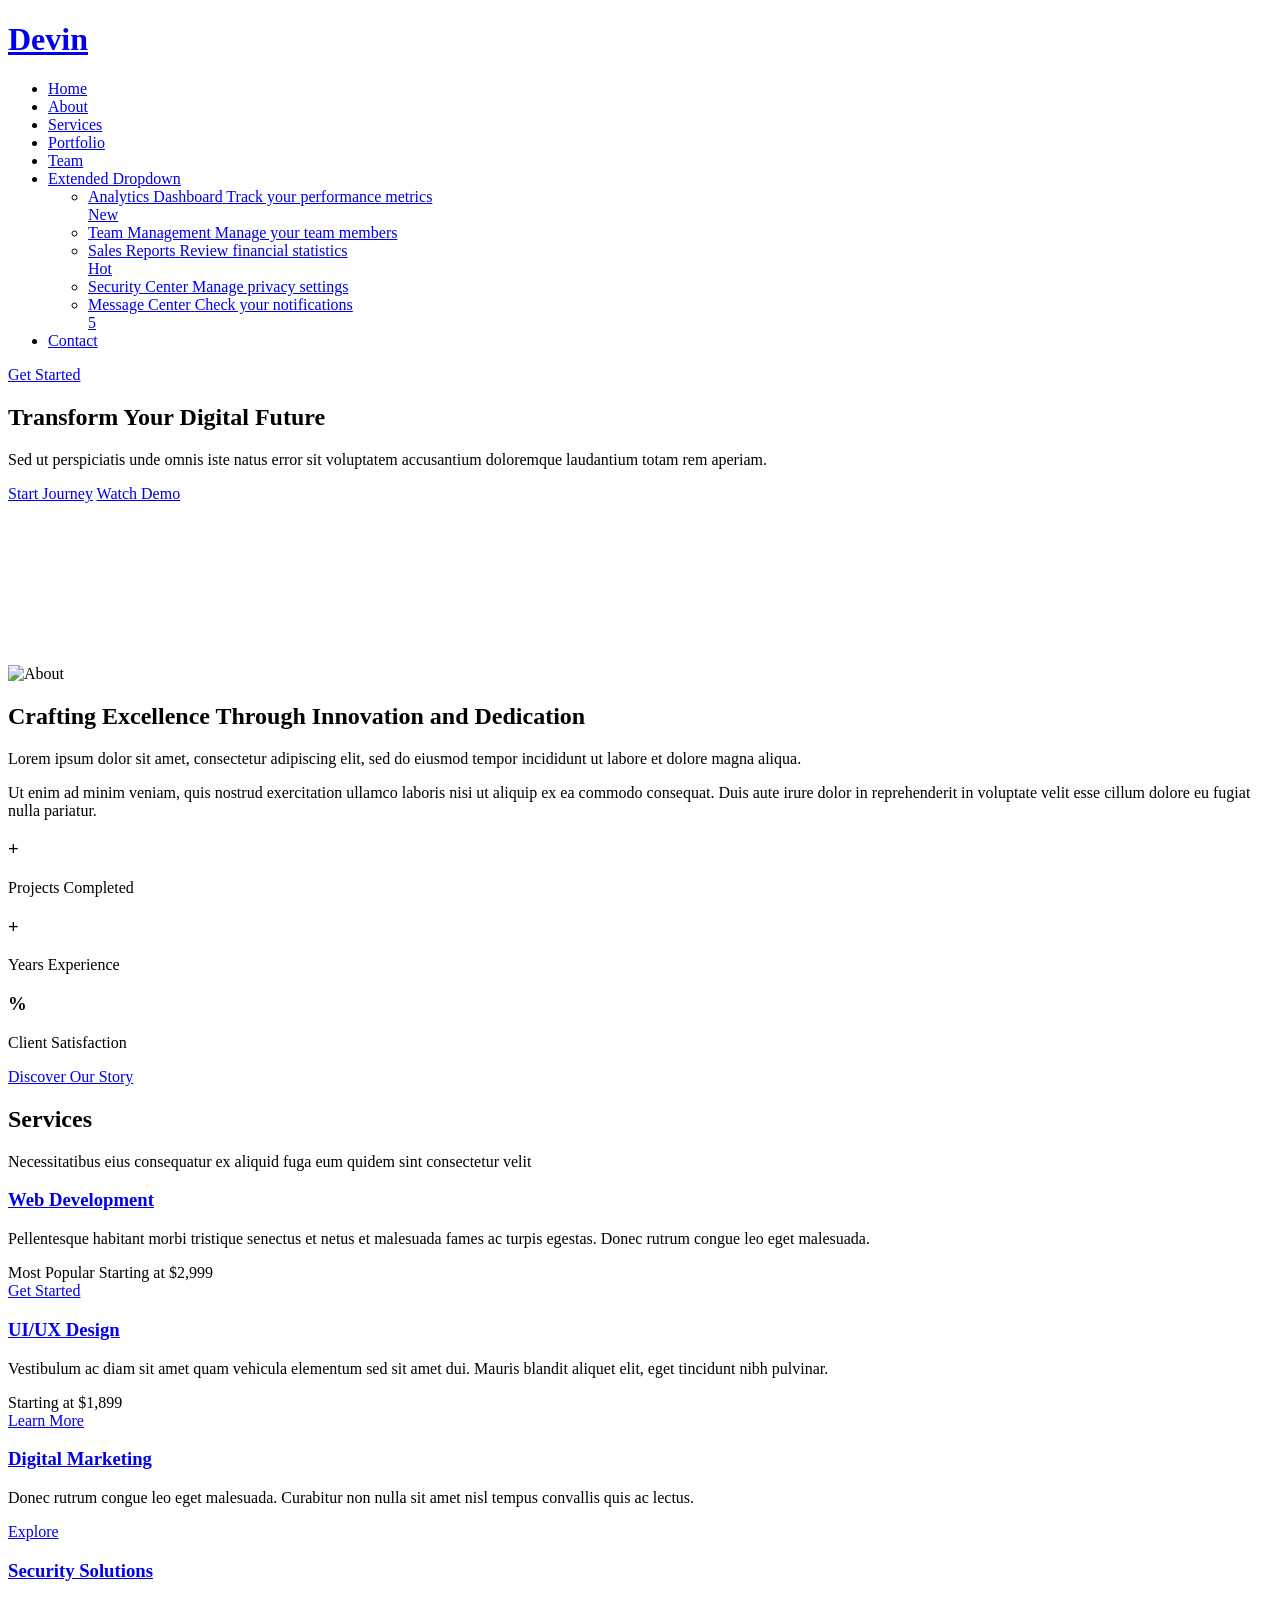
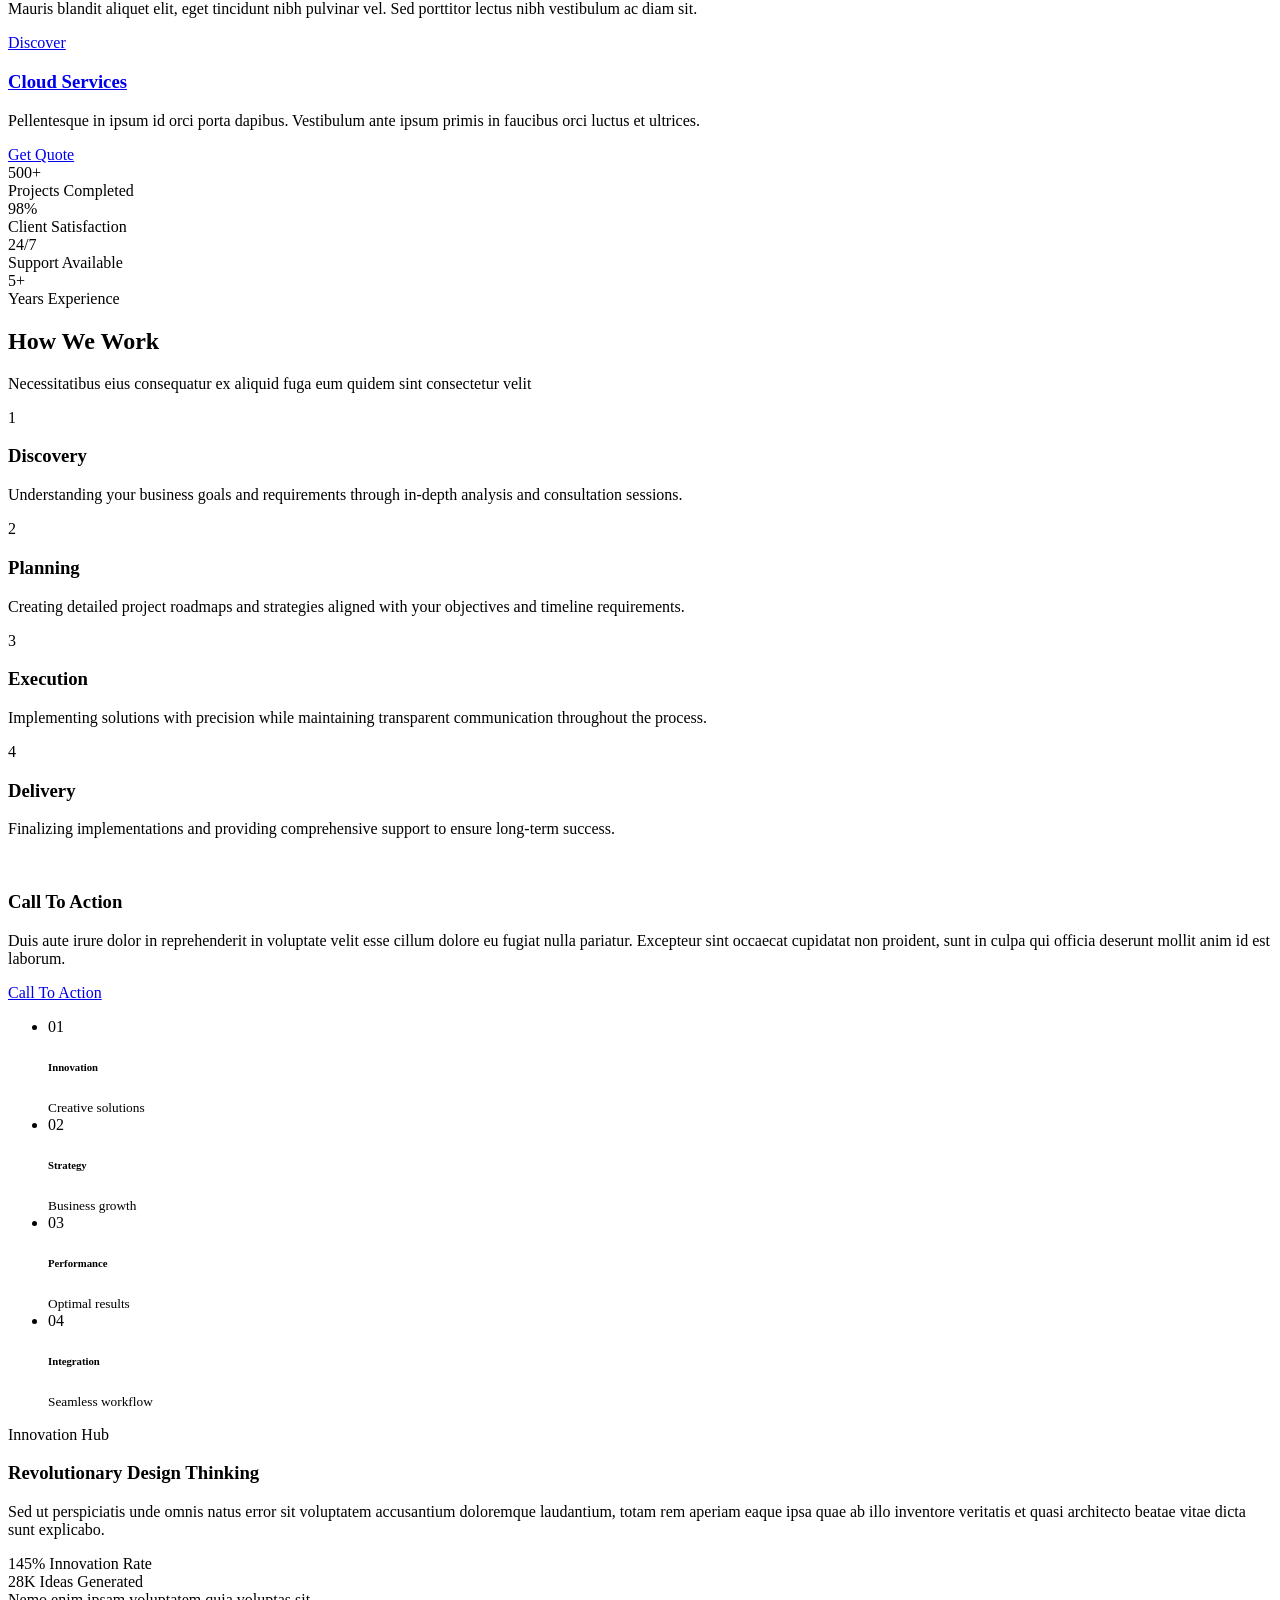
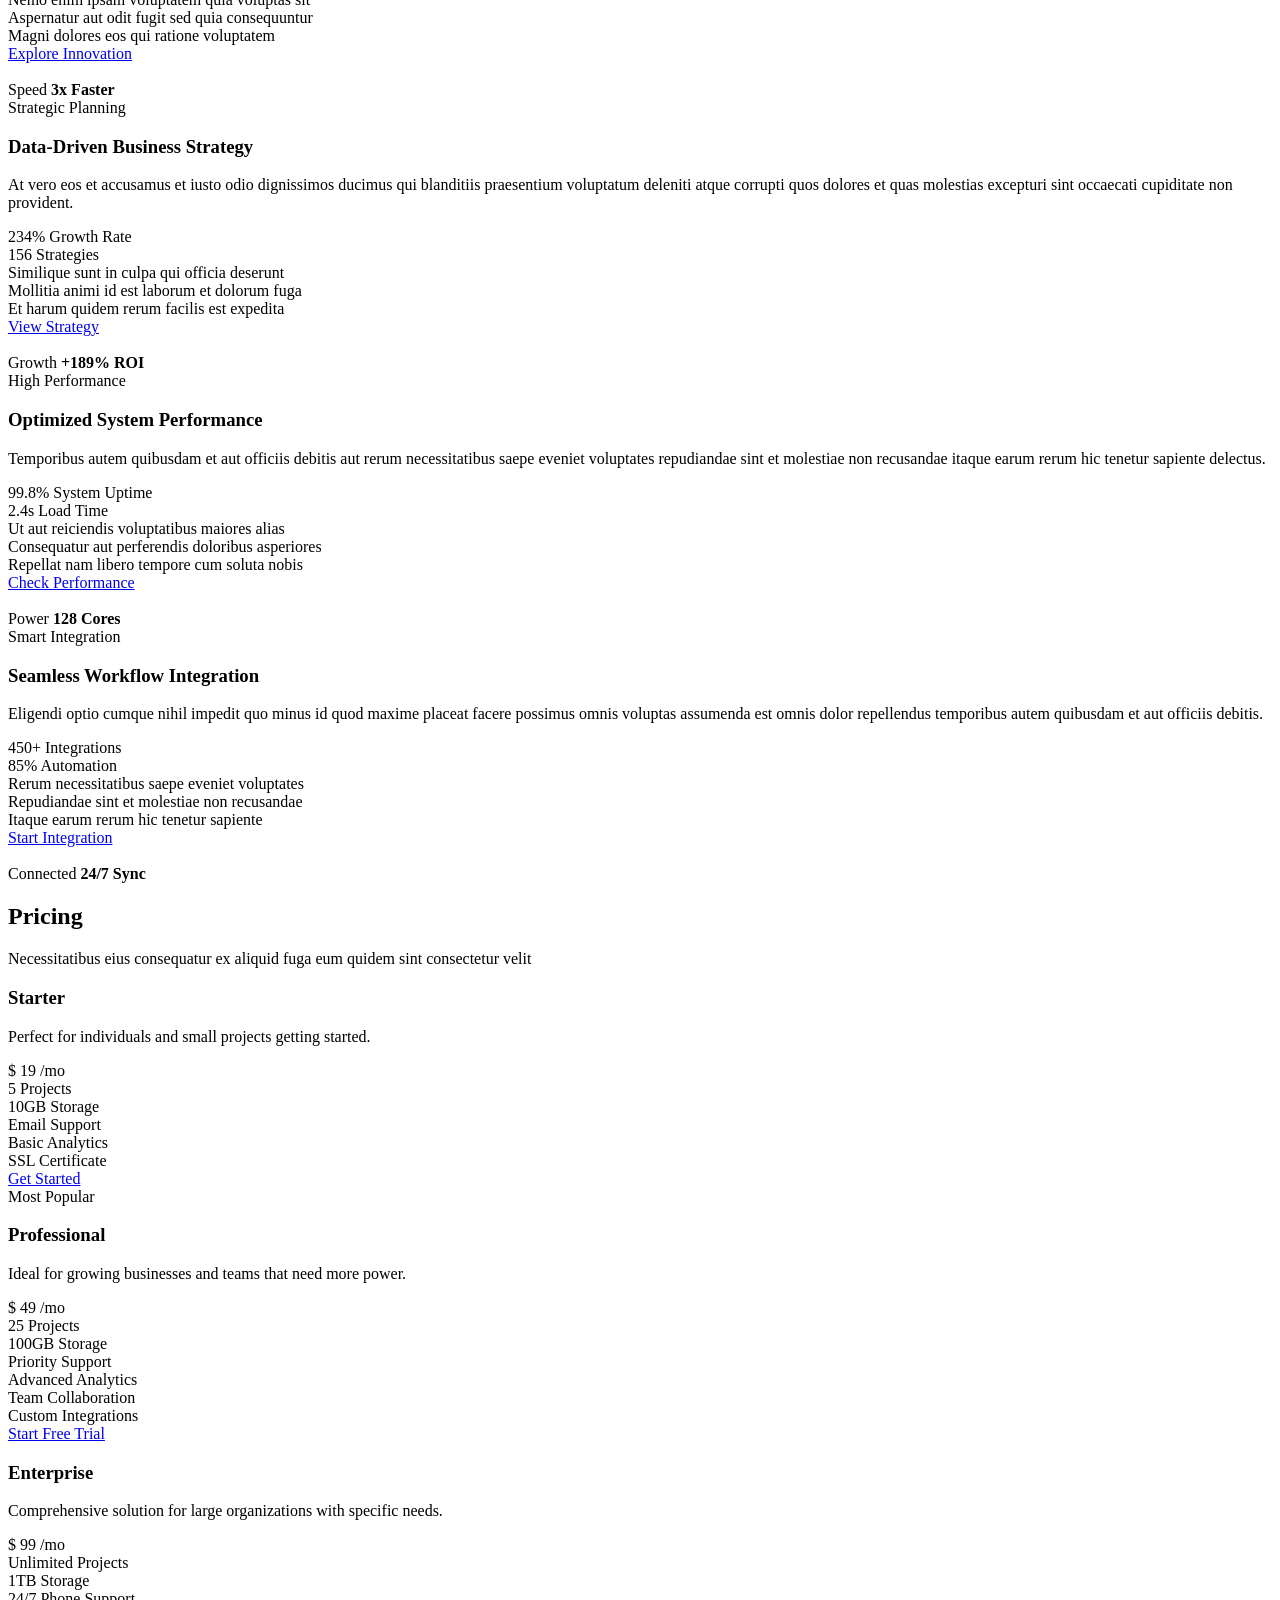
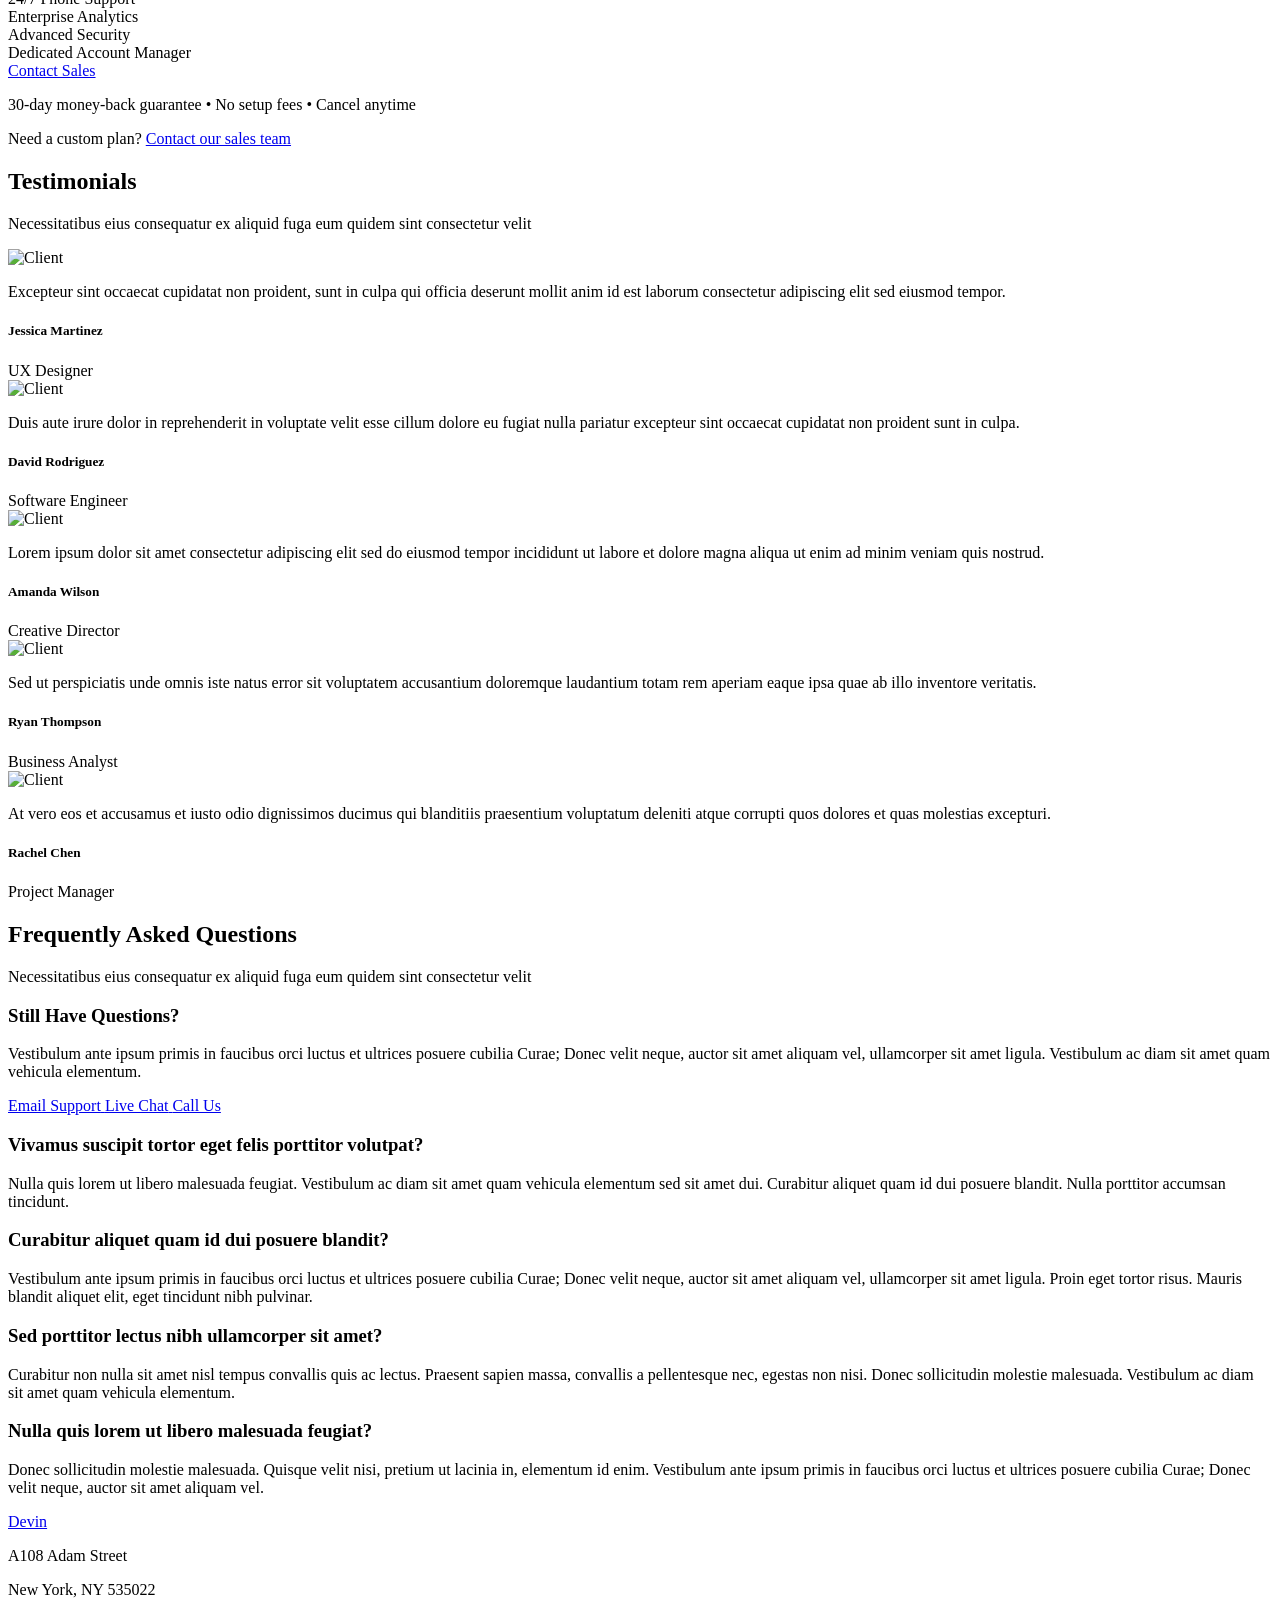
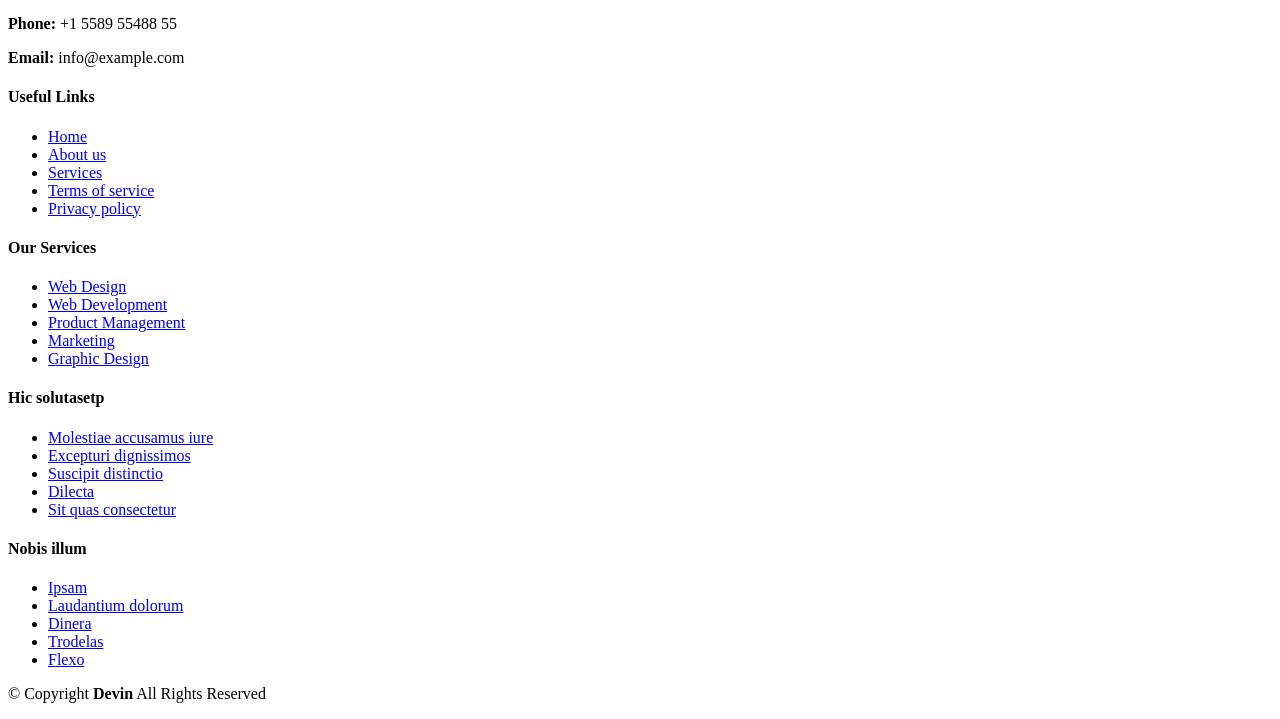
==== index.html @ c69f2263 "Add files via upload" ====
<!DOCTYPE html>
<html lang="en">

<head>
  <meta charset="utf-8">
  <meta content="width=device-width, initial-scale=1.0" name="viewport">
  <title>Index - jasapressrelease</title>
  <meta name="description" content="">
  <meta name="keywords" content="">

  <!-- Favicons -->
  <link href="assets/img/favicon.png" rel="icon">
  <link href="assets/img/apple-touch-icon.png" rel="apple-touch-icon">

  <!-- Fonts -->
  <link href="https://fonts.googleapis.com" rel="preconnect">
  <link href="https://fonts.gstatic.com" rel="preconnect" crossorigin>
  <link href="https://fonts.googleapis.com/css2?family=Roboto:ital,wght@0,100;0,300;0,400;0,500;0,700;0,900;1,100;1,300;1,400;1,500;1,700;1,900&family=Open+Sans:ital,wght@0,300;0,400;0,500;0,600;0,700;0,800;1,300;1,400;1,500;1,600;1,700;1,800&family=Questrial:wght@400&display=swap" rel="stylesheet">

  <!-- Vendor CSS Files -->
  <link href="assets/vendor/bootstrap/css/bootstrap.min.css" rel="stylesheet">
  <link href="assets/vendor/bootstrap-icons/bootstrap-icons.css" rel="stylesheet">
  <link href="assets/vendor/glightbox/css/glightbox.min.css" rel="stylesheet">
  <link href="assets/vendor/swiper/swiper-bundle.min.css" rel="stylesheet">

  <!-- Main CSS File -->
  <link href="assets/css/main.css" rel="stylesheet">

</head>

<body class="index-page">

  <header id="header" class="header d-flex align-items-center fixed-top">
    <div class="container-fluid container-xl position-relative d-flex align-items-center">

      <a href="index.html" class="logo d-flex align-items-center me-auto">
        <!-- Uncomment the line below if you also wish to use an image logo -->
        <!-- <img src="assets/img/logo.webp" alt=""> -->
        <h1 class="sitename">Devin</h1>
      </a>

      <nav id="navmenu" class="navmenu">
        <ul>
          <li><a href="#hero" class="active">Home</a></li>
          <li><a href="#about">About</a></li>
          <li><a href="#services">Services</a></li>
          <li><a href="#portfolio">Portfolio</a></li>
          <li><a href="#team">Team</a></li>
          <li class="dropdown extended-dropdown-2"><a href="#"><span>Extended Dropdown</span> <i class="bi bi-chevron-down toggle-dropdown"></i></a>
            <ul>
              <li>
                <a href="#">
                  <div class="menu-item-content">
                    <div class="menu-icon">
                      <i class="bi bi-speedometer2"></i>
                    </div>
                    <div class="menu-text">
                      <span class="menu-title">Analytics Dashboard</span>
                      <span class="menu-description">Track your performance metrics</span>
                    </div>
                  </div>
                  <div class="menu-badge">New</div>
                </a>
              </li>
              <li>
                <a href="#">
                  <div class="menu-item-content">
                    <div class="menu-icon">
                      <i class="bi bi-people"></i>
                    </div>
                    <div class="menu-text">
                      <span class="menu-title">Team Management</span>
                      <span class="menu-description">Manage your team members</span>
                    </div>
                  </div>
                </a>
              </li>
              <li>
                <a href="#">
                  <div class="menu-item-content">
                    <div class="menu-icon">
                      <i class="bi bi-graph-up"></i>
                    </div>
                    <div class="menu-text">
                      <span class="menu-title">Sales Reports</span>
                      <span class="menu-description">Review financial statistics</span>
                    </div>
                  </div>
                  <div class="menu-badge hot">Hot</div>
                </a>
              </li>
              <li>
                <a href="#">
                  <div class="menu-item-content">
                    <div class="menu-icon">
                      <i class="bi bi-shield-lock"></i>
                    </div>
                    <div class="menu-text">
                      <span class="menu-title">Security Center</span>
                      <span class="menu-description">Manage privacy settings</span>
                    </div>
                  </div>
                </a>
              </li>
              <li>
                <a href="#">
                  <div class="menu-item-content">
                    <div class="menu-icon">
                      <i class="bi bi-chat-dots"></i>
                    </div>
                    <div class="menu-text">
                      <span class="menu-title">Message Center</span>
                      <span class="menu-description">Check your notifications</span>
                    </div>
                  </div>
                  <div class="menu-badge updates">5</div>
                </a>
              </li>
            </ul>
          </li>

          <li><a href="#contact">Contact</a></li>

        </ul>
        <i class="mobile-nav-toggle d-xl-none bi bi-list"></i>
      </nav>

      <a class="btn-getstarted" href="index.html#about">Get Started</a>

    </div>
  </header>

  <main class="main">

    <!-- Hero Section -->
    <section id="hero" class="hero section">

      <div class="container">
        <div class="row align-items-center">
          <div class="col-lg-6">
            <div class="hero-content">
              <h1>Transform Your <span>Digital Future</span></h1>
              <p>Sed ut perspiciatis unde omnis iste natus error sit voluptatem accusantium doloremque laudantium totam rem aperiam.</p>
              <div class="hero-actions justify-content-center justify-content-lg-start">
                <a href="#services" class="btn-primary scrollto">Start Journey</a>
                <a href="https://www.youtube.com/watch?v=Y7f98aduVJ8" class="glightbox btn-video d-flex align-items-center">
                  <i class="bi bi-play-fill"></i>
                  <span>Watch Demo</span>
                </a>
              </div>
            </div>
          </div>
          <div class="col-lg-6">
            <div class="hero-image">
              <img src="assets/img/illustration/illustration-28.webp" class="img-fluid floating" alt="">
            </div>
          </div>
        </div>
      </div>

    </section><!-- /Hero Section -->

    <!-- Clients Section -->
    <section id="clients" class="clients section">

      <div class="container">

        <div class="swiper init-swiper">
          <script type="application/json" class="swiper-config">
            {
              "loop": true,
              "speed": 600,
              "autoplay": {
                "delay": 5000
              },
              "slidesPerView": "auto",
              "breakpoints": {
                "320": {
                  "slidesPerView": 2,
                  "spaceBetween": 40
                },
                "480": {
                  "slidesPerView": 3,
                  "spaceBetween": 60
                },
                "640": {
                  "slidesPerView": 4,
                  "spaceBetween": 80
                },
                "992": {
                  "slidesPerView": 6,
                  "spaceBetween": 120
                }
              }
            }
          </script>
          <div class="swiper-wrapper align-items-center">
            <div class="swiper-slide"><img src="assets/img/clients/clients-1.webp" class="img-fluid" alt=""></div>
            <div class="swiper-slide"><img src="assets/img/clients/clients-2.webp" class="img-fluid" alt=""></div>
            <div class="swiper-slide"><img src="assets/img/clients/clients-3.webp" class="img-fluid" alt=""></div>
            <div class="swiper-slide"><img src="assets/img/clients/clients-4.webp" class="img-fluid" alt=""></div>
            <div class="swiper-slide"><img src="assets/img/clients/clients-5.webp" class="img-fluid" alt=""></div>
            <div class="swiper-slide"><img src="assets/img/clients/clients-6.webp" class="img-fluid" alt=""></div>
            <div class="swiper-slide"><img src="assets/img/clients/clients-7.webp" class="img-fluid" alt=""></div>
            <div class="swiper-slide"><img src="assets/img/clients/clients-8.webp" class="img-fluid" alt=""></div>
          </div>
        </div>

      </div>

    </section><!-- /Clients Section -->

    <!-- About Section -->
    <section id="about" class="about section">

      <div class="container">

        <div class="row align-items-center">

          <!-- Image Column -->
          <div class="col-lg-6">
            <div class="about-image">
              <img src="assets/img/about/about-portrait-4.webp" alt="About" class="img-fluid">
            </div>
          </div>

          <!-- Content Column -->
          <div class="col-lg-6">
            <div class="content">
              <h2>Crafting Excellence Through Innovation and Dedication</h2>
              <p class="lead">Lorem ipsum dolor sit amet, consectetur adipiscing elit, sed do eiusmod tempor incididunt ut labore et dolore magna aliqua.</p>

              <p>Ut enim ad minim veniam, quis nostrud exercitation ullamco laboris nisi ut aliquip ex ea commodo consequat. Duis aute irure dolor in reprehenderit in voluptate velit esse cillum dolore eu fugiat nulla pariatur.</p>

              <!-- Stats Row -->
              <div class="stats-row">
                <div class="stat-item">
                  <h3><span data-purecounter-start="0" data-purecounter-end="150" data-purecounter-duration="1" class="purecounter"></span>+</h3>
                  <p>Projects Completed</p>
                </div>
                <div class="stat-item">
                  <h3><span data-purecounter-start="0" data-purecounter-end="12" data-purecounter-duration="1" class="purecounter"></span>+</h3>
                  <p>Years Experience</p>
                </div>
                <div class="stat-item">
                  <h3><span data-purecounter-start="0" data-purecounter-end="98" data-purecounter-duration="1" class="purecounter"></span>%</h3>
                  <p>Client Satisfaction</p>
                </div>
              </div><!-- End Stats Row -->

              <!-- CTA Button -->
              <div class="cta-wrapper">
                <a href="#" class="btn-cta">
                  <span>Discover Our Story</span>
                  <i class="bi bi-arrow-right"></i>
                </a>
              </div>

            </div>
          </div>

        </div>

      </div>

    </section><!-- /About Section -->

    <!-- Services Section -->
    <section id="services" class="services section">

      <!-- Section Title -->
      <div class="container section-title">
        <h2>Services</h2>
        <p>Necessitatibus eius consequatur ex aliquid fuga eum quidem sint consectetur velit</p>
      </div><!-- End Section Title -->

      <div class="container">

        <div class="row gy-4">

          <div class="col-lg-6 col-md-6">
            <div class="service-card featured">
              <div class="service-icon">
                <i class="bi bi-code-slash"></i>
              </div>
              <div class="service-content">
                <h3><a href="service-details.html">Web Development</a></h3>
                <p>Pellentesque habitant morbi tristique senectus et netus et malesuada fames ac turpis egestas. Donec rutrum congue leo eget malesuada.</p>
                <div class="service-meta">
                  <span class="badge popular">Most Popular</span>
                  <span class="price">Starting at $2,999</span>
                </div>
                <a href="service-details.html" class="btn-cta">
                  <span>Get Started</span>
                  <i class="bi bi-arrow-right"></i>
                </a>
              </div>
              <div class="service-bg"></div>
            </div>
          </div>

          <div class="col-lg-6 col-md-6">
            <div class="service-card">
              <div class="service-icon">
                <i class="bi bi-palette"></i>
              </div>
              <div class="service-content">
                <h3><a href="service-details.html">UI/UX Design</a></h3>
                <p>Vestibulum ac diam sit amet quam vehicula elementum sed sit amet dui. Mauris blandit aliquet elit, eget tincidunt nibh pulvinar.</p>
                <div class="service-meta">
                  <span class="price">Starting at $1,899</span>
                </div>
                <a href="service-details.html" class="btn-cta">
                  <span>Learn More</span>
                  <i class="bi bi-arrow-right"></i>
                </a>
              </div>
              <div class="service-bg"></div>
            </div>
          </div>

          <div class="col-lg-4 col-md-6">
            <div class="service-card compact">
              <div class="service-icon">
                <i class="bi bi-graph-up-arrow"></i>
              </div>
              <div class="service-content">
                <h3><a href="service-details.html">Digital Marketing</a></h3>
                <p>Donec rutrum congue leo eget malesuada. Curabitur non nulla sit amet nisl tempus convallis quis ac lectus.</p>
                <a href="service-details.html" class="btn-cta">
                  <span>Explore</span>
                  <i class="bi bi-arrow-right"></i>
                </a>
              </div>
              <div class="service-bg"></div>
            </div>
          </div>

          <div class="col-lg-4 col-md-6">
            <div class="service-card compact">
              <div class="service-icon">
                <i class="bi bi-shield-check"></i>
              </div>
              <div class="service-content">
                <h3><a href="service-details.html">Security Solutions</a></h3>
                <p>Mauris blandit aliquet elit, eget tincidunt nibh pulvinar vel. Sed porttitor lectus nibh vestibulum ac diam sit.</p>
                <a href="service-details.html" class="btn-cta">
                  <span>Discover</span>
                  <i class="bi bi-arrow-right"></i>
                </a>
              </div>
              <div class="service-bg"></div>
            </div>
          </div>

          <div class="col-lg-4 col-md-6">
            <div class="service-card compact">
              <div class="service-icon">
                <i class="bi bi-cloud-upload"></i>
              </div>
              <div class="service-content">
                <h3><a href="service-details.html">Cloud Services</a></h3>
                <p>Pellentesque in ipsum id orci porta dapibus. Vestibulum ante ipsum primis in faucibus orci luctus et ultrices.</p>
                <a href="service-details.html" class="btn-cta">
                  <span>Get Quote</span>
                  <i class="bi bi-arrow-right"></i>
                </a>
              </div>
              <div class="service-bg"></div>
            </div>
          </div>

        </div>

        <div class="stats-highlight">
          <div class="row">
            <div class="col-lg-3 col-md-6">
              <div class="stat-item">
                <div class="stat-number">500+</div>
                <div class="stat-label">Projects Completed</div>
              </div>
            </div>
            <div class="col-lg-3 col-md-6">
              <div class="stat-item">
                <div class="stat-number">98%</div>
                <div class="stat-label">Client Satisfaction</div>
              </div>
            </div>
            <div class="col-lg-3 col-md-6">
              <div class="stat-item">
                <div class="stat-number">24/7</div>
                <div class="stat-label">Support Available</div>
              </div>
            </div>
            <div class="col-lg-3 col-md-6">
              <div class="stat-item">
                <div class="stat-number">5+</div>
                <div class="stat-label">Years Experience</div>
              </div>
            </div>
          </div>
        </div>

      </div>

    </section><!-- /Services Section -->

    <!-- How We Work Section -->
    <section id="how-we-work" class="how-we-work section">

      <!-- Section Title -->
      <div class="container section-title">
        <h2>How We Work</h2>
        <p>Necessitatibus eius consequatur ex aliquid fuga eum quidem sint consectetur velit</p>
      </div><!-- End Section Title -->

      <div class="container">

        <div class="steps-wrapper">

          <div class="row">
            <div class="col-lg-3 col-md-6">
              <div class="step-item">
                <div class="step-circle">
                  <span>1</span>
                </div>
                <h3>Discovery</h3>
                <p>Understanding your business goals and requirements through in-depth analysis and consultation sessions.</p>
              </div>
            </div>

            <div class="col-lg-3 col-md-6">
              <div class="step-item">
                <div class="step-circle">
                  <span>2</span>
                </div>
                <h3>Planning</h3>
                <p>Creating detailed project roadmaps and strategies aligned with your objectives and timeline requirements.</p>
              </div>
            </div>

            <div class="col-lg-3 col-md-6">
              <div class="step-item">
                <div class="step-circle">
                  <span>3</span>
                </div>
                <h3>Execution</h3>
                <p>Implementing solutions with precision while maintaining transparent communication throughout the process.</p>
              </div>
            </div>

            <div class="col-lg-3 col-md-6">
              <div class="step-item">
                <div class="step-circle">
                  <span>4</span>
                </div>
                <h3>Delivery</h3>
                <p>Finalizing implementations and providing comprehensive support to ensure long-term success.</p>
              </div>
            </div>
          </div>

        </div>

      </div>

    </section><!-- /How We Work Section -->

    <!-- Call To Action Section -->
    <section id="call-to-action" class="call-to-action section dark-background">

      <img src="assets/img/bg/bg-8.webp" alt="">

      <div class="container">
        <div class="row justify-content-center">
          <div class="col-xl-10">
            <div class="text-center">
              <h3>Call To Action</h3>
              <p>Duis aute irure dolor in reprehenderit in voluptate velit esse cillum dolore eu fugiat nulla pariatur. Excepteur sint occaecat cupidatat non proident, sunt in culpa qui officia deserunt mollit anim id est laborum.</p>
              <a class="cta-btn" href="#">Call To Action</a>
            </div>
          </div>
        </div>
      </div>

    </section><!-- /Call To Action Section -->

    <!-- Tabs Section -->
    <section id="tabs" class="tabs section">

      <div class="container">

        <div class="tabs-wrapper">
          <div class="tabs-header">
            <ul class="nav nav-tabs">
              <li class="nav-item">
                <a class="nav-link active show" data-bs-toggle="tab" data-bs-target="#tabs-tab-1">
                  <div class="tab-content-preview">
                    <span class="tab-number">01</span>
                    <div class="tab-text">
                      <h6>Innovation</h6>
                      <small>Creative solutions</small>
                    </div>
                  </div>
                </a>
              </li>
              <li class="nav-item">
                <a class="nav-link" data-bs-toggle="tab" data-bs-target="#tabs-tab-2">
                  <div class="tab-content-preview">
                    <span class="tab-number">02</span>
                    <div class="tab-text">
                      <h6>Strategy</h6>
                      <small>Business growth</small>
                    </div>
                  </div>
                </a>
              </li>
              <li class="nav-item">
                <a class="nav-link" data-bs-toggle="tab" data-bs-target="#tabs-tab-3">
                  <div class="tab-content-preview">
                    <span class="tab-number">03</span>
                    <div class="tab-text">
                      <h6>Performance</h6>
                      <small>Optimal results</small>
                    </div>
                  </div>
                </a>
              </li>
              <li class="nav-item">
                <a class="nav-link" data-bs-toggle="tab" data-bs-target="#tabs-tab-4">
                  <div class="tab-content-preview">
                    <span class="tab-number">04</span>
                    <div class="tab-text">
                      <h6>Integration</h6>
                      <small>Seamless workflow</small>
                    </div>
                  </div>
                </a>
              </li>
            </ul>
          </div>

          <div class="tab-content">

            <div class="tab-pane fade active show" id="tabs-tab-1">
              <div class="row align-items-center">
                <div class="col-lg-6">
                  <div class="content-area">
                    <div class="content-badge">
                      <i class="bi bi-lightbulb"></i>
                      <span>Innovation Hub</span>
                    </div>
                    <h3>Revolutionary Design Thinking</h3>
                    <p>Sed ut perspiciatis unde omnis natus error sit voluptatem accusantium doloremque laudantium, totam rem aperiam eaque ipsa quae ab illo inventore veritatis et quasi architecto beatae vitae dicta sunt explicabo.</p>

                    <div class="highlight-stats">
                      <div class="stat-item">
                        <span class="stat-value">145%</span>
                        <span class="stat-label">Innovation Rate</span>
                      </div>
                      <div class="stat-item">
                        <span class="stat-value">28K</span>
                        <span class="stat-label">Ideas Generated</span>
                      </div>
                    </div>

                    <div class="feature-points">
                      <div class="point-item">
                        <i class="bi bi-arrow-right"></i>
                        <span>Nemo enim ipsam voluptatem quia voluptas sit</span>
                      </div>
                      <div class="point-item">
                        <i class="bi bi-arrow-right"></i>
                        <span>Aspernatur aut odit fugit sed quia consequuntur</span>
                      </div>
                      <div class="point-item">
                        <i class="bi bi-arrow-right"></i>
                        <span>Magni dolores eos qui ratione voluptatem</span>
                      </div>
                    </div>

                    <a href="#" class="explore-link">
                      Explore Innovation <i class="bi bi-arrow-up-right"></i>
                    </a>
                  </div>
                </div>
                <div class="col-lg-6">
                  <div class="visual-content">
                    <img src="assets/img/features/features-2.webp" alt="" class="img-fluid">
                    <div class="floating-element">
                      <div class="floating-card">
                        <i class="bi bi-lightning-charge"></i>
                        <div class="card-info">
                          <span>Speed</span>
                          <strong>3x Faster</strong>
                        </div>
                      </div>
                    </div>
                  </div>
                </div>
              </div>
            </div>

            <div class="tab-pane fade" id="tabs-tab-2">
              <div class="row align-items-center">
                <div class="col-lg-6">
                  <div class="content-area">
                    <div class="content-badge">
                      <i class="bi bi-compass"></i>
                      <span>Strategic Planning</span>
                    </div>
                    <h3>Data-Driven Business Strategy</h3>
                    <p>At vero eos et accusamus et iusto odio dignissimos ducimus qui blanditiis praesentium voluptatum deleniti atque corrupti quos dolores et quas molestias excepturi sint occaecati cupiditate non provident.</p>

                    <div class="highlight-stats">
                      <div class="stat-item">
                        <span class="stat-value">234%</span>
                        <span class="stat-label">Growth Rate</span>
                      </div>
                      <div class="stat-item">
                        <span class="stat-value">156</span>
                        <span class="stat-label">Strategies</span>
                      </div>
                    </div>

                    <div class="feature-points">
                      <div class="point-item">
                        <i class="bi bi-arrow-right"></i>
                        <span>Similique sunt in culpa qui officia deserunt</span>
                      </div>
                      <div class="point-item">
                        <i class="bi bi-arrow-right"></i>
                        <span>Mollitia animi id est laborum et dolorum fuga</span>
                      </div>
                      <div class="point-item">
                        <i class="bi bi-arrow-right"></i>
                        <span>Et harum quidem rerum facilis est expedita</span>
                      </div>
                    </div>

                    <a href="#" class="explore-link">
                      View Strategy <i class="bi bi-arrow-up-right"></i>
                    </a>
                  </div>
                </div>
                <div class="col-lg-6">
                  <div class="visual-content">
                    <img src="assets/img/features/features-4.webp" alt="" class="img-fluid">
                    <div class="floating-element">
                      <div class="floating-card">
                        <i class="bi bi-graph-up-arrow"></i>
                        <div class="card-info">
                          <span>Growth</span>
                          <strong>+189% ROI</strong>
                        </div>
                      </div>
                    </div>
                  </div>
                </div>
              </div>
            </div>

            <div class="tab-pane fade" id="tabs-tab-3">
              <div class="row align-items-center">
                <div class="col-lg-6">
                  <div class="content-area">
                    <div class="content-badge">
                      <i class="bi bi-speedometer2"></i>
                      <span>High Performance</span>
                    </div>
                    <h3>Optimized System Performance</h3>
                    <p>Temporibus autem quibusdam et aut officiis debitis aut rerum necessitatibus saepe eveniet voluptates repudiandae sint et molestiae non recusandae itaque earum rerum hic tenetur sapiente delectus.</p>

                    <div class="highlight-stats">
                      <div class="stat-item">
                        <span class="stat-value">99.8%</span>
                        <span class="stat-label">System Uptime</span>
                      </div>
                      <div class="stat-item">
                        <span class="stat-value">2.4s</span>
                        <span class="stat-label">Load Time</span>
                      </div>
                    </div>

                    <div class="feature-points">
                      <div class="point-item">
                        <i class="bi bi-arrow-right"></i>
                        <span>Ut aut reiciendis voluptatibus maiores alias</span>
                      </div>
                      <div class="point-item">
                        <i class="bi bi-arrow-right"></i>
                        <span>Consequatur aut perferendis doloribus asperiores</span>
                      </div>
                      <div class="point-item">
                        <i class="bi bi-arrow-right"></i>
                        <span>Repellat nam libero tempore cum soluta nobis</span>
                      </div>
                    </div>

                    <a href="#" class="explore-link">
                      Check Performance <i class="bi bi-arrow-up-right"></i>
                    </a>
                  </div>
                </div>
                <div class="col-lg-6">
                  <div class="visual-content">
                    <img src="assets/img/features/features-1.webp" alt="" class="img-fluid">
                    <div class="floating-element">
                      <div class="floating-card">
                        <i class="bi bi-cpu"></i>
                        <div class="card-info">
                          <span>Power</span>
                          <strong>128 Cores</strong>
                        </div>
                      </div>
                    </div>
                  </div>
                </div>
              </div>
            </div>

            <div class="tab-pane fade" id="tabs-tab-4">
              <div class="row align-items-center">
                <div class="col-lg-6">
                  <div class="content-area">
                    <div class="content-badge">
                      <i class="bi bi-puzzle"></i>
                      <span>Smart Integration</span>
                    </div>
                    <h3>Seamless Workflow Integration</h3>
                    <p>Eligendi optio cumque nihil impedit quo minus id quod maxime placeat facere possimus omnis voluptas assumenda est omnis dolor repellendus temporibus autem quibusdam et aut officiis debitis.</p>

                    <div class="highlight-stats">
                      <div class="stat-item">
                        <span class="stat-value">450+</span>
                        <span class="stat-label">Integrations</span>
                      </div>
                      <div class="stat-item">
                        <span class="stat-value">85%</span>
                        <span class="stat-label">Automation</span>
                      </div>
                    </div>

                    <div class="feature-points">
                      <div class="point-item">
                        <i class="bi bi-arrow-right"></i>
                        <span>Rerum necessitatibus saepe eveniet voluptates</span>
                      </div>
                      <div class="point-item">
                        <i class="bi bi-arrow-right"></i>
                        <span>Repudiandae sint et molestiae non recusandae</span>
                      </div>
                      <div class="point-item">
                        <i class="bi bi-arrow-right"></i>
                        <span>Itaque earum rerum hic tenetur sapiente</span>
                      </div>
                    </div>

                    <a href="#" class="explore-link">
                      Start Integration <i class="bi bi-arrow-up-right"></i>
                    </a>
                  </div>
                </div>
                <div class="col-lg-6">
                  <div class="visual-content">
                    <img src="assets/img/features/features-5.webp" alt="" class="img-fluid">
                    <div class="floating-element">
                      <div class="floating-card">
                        <i class="bi bi-link-45deg"></i>
                        <div class="card-info">
                          <span>Connected</span>
                          <strong>24/7 Sync</strong>
                        </div>
                      </div>
                    </div>
                  </div>
                </div>
              </div>
            </div>

          </div>
        </div>

      </div>

    </section><!-- /Tabs Section -->

    <!-- Pricing Section -->
    <section id="pricing" class="pricing section">

      <!-- Section Title -->
      <div class="container section-title">
        <h2>Pricing</h2>
        <p>Necessitatibus eius consequatur ex aliquid fuga eum quidem sint consectetur velit</p>
      </div><!-- End Section Title -->

      <div class="container">

        <div class="row justify-content-center g-4">

          <div class="col-lg-4 col-md-6">
            <div class="pricing-card starter">
              <div class="plan-header">
                <h3 class="plan-name">Starter</h3>
                <p class="plan-description">Perfect for individuals and small projects getting started.</p>
              </div>
              <div class="pricing-display">
                <div class="price">
                  <span class="currency">$</span>
                  <span class="amount">19</span>
                  <span class="period">/mo</span>
                </div>
              </div>
              <div class="features-list">
                <div class="feature">
                  <i class="bi bi-check2"></i>
                  <span>5 Projects</span>
                </div>
                <div class="feature">
                  <i class="bi bi-check2"></i>
                  <span>10GB Storage</span>
                </div>
                <div class="feature">
                  <i class="bi bi-check2"></i>
                  <span>Email Support</span>
                </div>
                <div class="feature">
                  <i class="bi bi-check2"></i>
                  <span>Basic Analytics</span>
                </div>
                <div class="feature">
                  <i class="bi bi-check2"></i>
                  <span>SSL Certificate</span>
                </div>
              </div>
              <a href="#" class="btn-plan">Get Started</a>
            </div>
          </div><!-- End Starter Plan -->

          <div class="col-lg-4 col-md-6">
            <div class="pricing-card professional featured">
              <div class="plan-header">
                <div class="featured-badge">Most Popular</div>
                <h3 class="plan-name">Professional</h3>
                <p class="plan-description">Ideal for growing businesses and teams that need more power.</p>
              </div>
              <div class="pricing-display">
                <div class="price">
                  <span class="currency">$</span>
                  <span class="amount">49</span>
                  <span class="period">/mo</span>
                </div>
              </div>
              <div class="features-list">
                <div class="feature">
                  <i class="bi bi-check2"></i>
                  <span>25 Projects</span>
                </div>
                <div class="feature">
                  <i class="bi bi-check2"></i>
                  <span>100GB Storage</span>
                </div>
                <div class="feature">
                  <i class="bi bi-check2"></i>
                  <span>Priority Support</span>
                </div>
                <div class="feature">
                  <i class="bi bi-check2"></i>
                  <span>Advanced Analytics</span>
                </div>
                <div class="feature">
                  <i class="bi bi-check2"></i>
                  <span>Team Collaboration</span>
                </div>
                <div class="feature">
                  <i class="bi bi-check2"></i>
                  <span>Custom Integrations</span>
                </div>
              </div>
              <a href="#" class="btn-plan">Start Free Trial</a>
            </div>
          </div><!-- End Professional Plan -->

          <div class="col-lg-4 col-md-6">
            <div class="pricing-card enterprise">
              <div class="plan-header">
                <h3 class="plan-name">Enterprise</h3>
                <p class="plan-description">Comprehensive solution for large organizations with specific needs.</p>
              </div>
              <div class="pricing-display">
                <div class="price">
                  <span class="currency">$</span>
                  <span class="amount">99</span>
                  <span class="period">/mo</span>
                </div>
              </div>
              <div class="features-list">
                <div class="feature">
                  <i class="bi bi-check2"></i>
                  <span>Unlimited Projects</span>
                </div>
                <div class="feature">
                  <i class="bi bi-check2"></i>
                  <span>1TB Storage</span>
                </div>
                <div class="feature">
                  <i class="bi bi-check2"></i>
                  <span>24/7 Phone Support</span>
                </div>
                <div class="feature">
                  <i class="bi bi-check2"></i>
                  <span>Enterprise Analytics</span>
                </div>
                <div class="feature">
                  <i class="bi bi-check2"></i>
                  <span>Advanced Security</span>
                </div>
                <div class="feature">
                  <i class="bi bi-check2"></i>
                  <span>Dedicated Account Manager</span>
                </div>
              </div>
              <a href="#" class="btn-plan">Contact Sales</a>
            </div>
          </div><!-- End Enterprise Plan -->

        </div>

        <div class="row justify-content-center mt-5">
          <div class="col-lg-8 text-center">
            <div class="pricing-footer">
              <p class="guarantee-text">30-day money-back guarantee • No setup fees • Cancel anytime</p>
              <p class="contact-text">Need a custom plan? <a href="#">Contact our sales team</a></p>
            </div>
          </div>
        </div>

      </div>

    </section><!-- /Pricing Section -->

    <!-- Testimonials Section -->
    <section id="testimonials" class="testimonials section">

      <!-- Section Title -->
      <div class="container section-title">
        <h2>Testimonials</h2>
        <p>Necessitatibus eius consequatur ex aliquid fuga eum quidem sint consectetur velit</p>
      </div><!-- End Section Title -->

      <div class="container">

        <div class="testimonial-slider swiper init-swiper">
          <script type="application/json" class="swiper-config">
            {
              "loop": true,
              "speed": 600,
              "autoplay": {
                "delay": 4000
              },
              "slidesPerView": 1,
              "spaceBetween": 30,
              "navigation": {
                "nextEl": ".swiper-button-next",
                "prevEl": ".swiper-button-prev"
              },
              "breakpoints": {
                "768": {
                  "slidesPerView": 2
                },
                "1200": {
                  "slidesPerView": 3
                }
              }
            }
          </script>

          <div class="swiper-wrapper">

            <!-- Testimonial Slide 1 -->
            <div class="swiper-slide">
              <div class="testimonial-item">
                <div class="testimonial-header">
                  <img src="assets/img/person/person-f-12.webp" alt="Client" class="img-fluid" loading="lazy">
                  <div class="rating">
                    <i class="bi bi-star-fill"></i>
                    <i class="bi bi-star-fill"></i>
                    <i class="bi bi-star-fill"></i>
                    <i class="bi bi-star-fill"></i>
                    <i class="bi bi-star-fill"></i>
                  </div>
                </div>
                <div class="testimonial-body">
                  <p>Excepteur sint occaecat cupidatat non proident, sunt in culpa qui officia deserunt mollit anim id est laborum consectetur adipiscing elit sed eiusmod tempor.</p>
                </div>
                <div class="testimonial-footer">
                  <h5>Jessica Martinez</h5>
                  <span>UX Designer</span>
                  <div class="quote-icon">
                    <i class="bi bi-chat-quote-fill"></i>
                  </div>
                </div>
              </div>
            </div><!-- End Testimonial Slide -->

            <!-- Testimonial Slide 2 -->
            <div class="swiper-slide">
              <div class="testimonial-item">
                <div class="testimonial-header">
                  <img src="assets/img/person/person-m-8.webp" alt="Client" class="img-fluid" loading="lazy">
                  <div class="rating">
                    <i class="bi bi-star-fill"></i>
                    <i class="bi bi-star-fill"></i>
                    <i class="bi bi-star-fill"></i>
                    <i class="bi bi-star-fill"></i>
                    <i class="bi bi-star-fill"></i>
                  </div>
                </div>
                <div class="testimonial-body">
                  <p>Duis aute irure dolor in reprehenderit in voluptate velit esse cillum dolore eu fugiat nulla pariatur excepteur sint occaecat cupidatat non proident sunt in culpa.</p>
                </div>
                <div class="testimonial-footer">
                  <h5>David Rodriguez</h5>
                  <span>Software Engineer</span>
                  <div class="quote-icon">
                    <i class="bi bi-chat-quote-fill"></i>
                  </div>
                </div>
              </div>
            </div><!-- End Testimonial Slide -->

            <!-- Testimonial Slide 3 -->
            <div class="swiper-slide">
              <div class="testimonial-item">
                <div class="testimonial-header">
                  <img src="assets/img/person/person-f-6.webp" alt="Client" class="img-fluid" loading="lazy">
                  <div class="rating">
                    <i class="bi bi-star-fill"></i>
                    <i class="bi bi-star-fill"></i>
                    <i class="bi bi-star-fill"></i>
                    <i class="bi bi-star-fill"></i>
                    <i class="bi bi-star-fill"></i>
                  </div>
                </div>
                <div class="testimonial-body">
                  <p>Lorem ipsum dolor sit amet consectetur adipiscing elit sed do eiusmod tempor incididunt ut labore et dolore magna aliqua ut enim ad minim veniam quis nostrud.</p>
                </div>
                <div class="testimonial-footer">
                  <h5>Amanda Wilson</h5>
                  <span>Creative Director</span>
                  <div class="quote-icon">
                    <i class="bi bi-chat-quote-fill"></i>
                  </div>
                </div>
              </div>
            </div><!-- End Testimonial Slide -->

            <!-- Testimonial Slide 4 -->
            <div class="swiper-slide">
              <div class="testimonial-item">
                <div class="testimonial-header">
                  <img src="assets/img/person/person-m-12.webp" alt="Client" class="img-fluid" loading="lazy">
                  <div class="rating">
                    <i class="bi bi-star-fill"></i>
                    <i class="bi bi-star-fill"></i>
                    <i class="bi bi-star-fill"></i>
                    <i class="bi bi-star-fill"></i>
                    <i class="bi bi-star-fill"></i>
                  </div>
                </div>
                <div class="testimonial-body">
                  <p>Sed ut perspiciatis unde omnis iste natus error sit voluptatem accusantium doloremque laudantium totam rem aperiam eaque ipsa quae ab illo inventore veritatis.</p>
                </div>
                <div class="testimonial-footer">
                  <h5>Ryan Thompson</h5>
                  <span>Business Analyst</span>
                  <div class="quote-icon">
                    <i class="bi bi-chat-quote-fill"></i>
                  </div>
                </div>
              </div>
            </div><!-- End Testimonial Slide -->

            <!-- Testimonial Slide 5 -->
            <div class="swiper-slide">
              <div class="testimonial-item">
                <div class="testimonial-header">
                  <img src="assets/img/person/person-f-10.webp" alt="Client" class="img-fluid" loading="lazy">
                  <div class="rating">
                    <i class="bi bi-star-fill"></i>
                    <i class="bi bi-star-fill"></i>
                    <i class="bi bi-star-fill"></i>
                    <i class="bi bi-star-fill"></i>
                    <i class="bi bi-star-fill"></i>
                  </div>
                </div>
                <div class="testimonial-body">
                  <p>At vero eos et accusamus et iusto odio dignissimos ducimus qui blanditiis praesentium voluptatum deleniti atque corrupti quos dolores et quas molestias excepturi.</p>
                </div>
                <div class="testimonial-footer">
                  <h5>Rachel Chen</h5>
                  <span>Project Manager</span>
                  <div class="quote-icon">
                    <i class="bi bi-chat-quote-fill"></i>
                  </div>
                </div>
              </div>
            </div><!-- End Testimonial Slide -->

          </div>

          <div class="swiper-navigation">
            <div class="swiper-button-prev"></div>
            <div class="swiper-button-next"></div>
          </div>

        </div>

      </div>

    </section><!-- /Testimonials Section -->

    <!-- Faq Section -->
    <section id="faq" class="faq section">

      <!-- Section Title -->
      <div class="container section-title">
        <h2>Frequently Asked Questions</h2>
        <p>Necessitatibus eius consequatur ex aliquid fuga eum quidem sint consectetur velit</p>
      </div><!-- End Section Title -->

      <div class="container">

        <div class="row gy-5">
          <div class="col-lg-6">
            <div class="faq-contact-card">
              <div class="card-icon">
                <i class="bi bi-question-circle"></i>
              </div>
              <div class="card-content">
                <h3>Still Have Questions?</h3>
                <p>Vestibulum ante ipsum primis in faucibus orci luctus et ultrices posuere cubilia Curae; Donec velit neque, auctor sit amet aliquam vel, ullamcorper sit amet ligula. Vestibulum ac diam sit amet quam vehicula elementum.</p>
                <div class="contact-options">
                  <a href="#" class="contact-option">
                    <i class="bi bi-envelope"></i>
                    <span>Email Support</span>
                  </a>
                  <a href="#" class="contact-option">
                    <i class="bi bi-chat-dots"></i>
                    <span>Live Chat</span>
                  </a>
                  <a href="#" class="contact-option">
                    <i class="bi bi-telephone"></i>
                    <span>Call Us</span>
                  </a>
                </div>
              </div>
            </div>
          </div>

          <div class="col-lg-6">
            <div class="faq-accordion">
              <div class="faq-item faq-active">
                <div class="faq-header">
                  <h3>Vivamus suscipit tortor eget felis porttitor volutpat?</h3>
                  <i class="bi bi-chevron-down faq-toggle"></i>
                </div>
                <div class="faq-content">
                  <p>
                    Nulla quis lorem ut libero malesuada feugiat. Vestibulum ac diam sit amet quam vehicula elementum sed sit amet dui. Curabitur aliquet quam id dui posuere blandit. Nulla porttitor accumsan tincidunt.
                  </p>
                </div>
              </div><!-- End FAQ Item-->

              <div class="faq-item">
                <div class="faq-header">
                  <h3>Curabitur aliquet quam id dui posuere blandit?</h3>
                  <i class="bi bi-chevron-down faq-toggle"></i>
                </div>
                <div class="faq-content">
                  <p>
                    Vestibulum ante ipsum primis in faucibus orci luctus et ultrices posuere cubilia Curae; Donec velit neque, auctor sit amet aliquam vel, ullamcorper sit amet ligula. Proin eget tortor risus. Mauris blandit aliquet elit, eget tincidunt nibh pulvinar.
                  </p>
                </div>
              </div><!-- End FAQ Item-->

              <div class="faq-item">
                <div class="faq-header">
                  <h3>Sed porttitor lectus nibh ullamcorper sit amet?</h3>
                  <i class="bi bi-chevron-down faq-toggle"></i>
                </div>
                <div class="faq-content">
                  <p>
                    Curabitur non nulla sit amet nisl tempus convallis quis ac lectus. Praesent sapien massa, convallis a pellentesque nec, egestas non nisi. Donec sollicitudin molestie malesuada. Vestibulum ac diam sit amet quam vehicula elementum.
                  </p>
                </div>
              </div><!-- End FAQ Item-->

              <div class="faq-item">
                <div class="faq-header">
                  <h3>Nulla quis lorem ut libero malesuada feugiat?</h3>
                  <i class="bi bi-chevron-down faq-toggle"></i>
                </div>
                <div class="faq-content">
                  <p>
                    Donec sollicitudin molestie malesuada. Quisque velit nisi, pretium ut lacinia in, elementum id enim. Vestibulum ante ipsum primis in faucibus orci luctus et ultrices posuere cubilia Curae; Donec velit neque, auctor sit amet aliquam vel.
                  </p>
                </div>
              </div><!-- End FAQ Item-->
            </div>
          </div>
        </div>

      </div>

    </section><!-- /Faq Section -->

  </main>

  <footer id="footer" class="footer light-background">

    <div class="container footer-top">
      <div class="row gy-4">
        <div class="col-lg-4 col-md-6 footer-about">
          <a href="index.html" class="logo d-flex align-items-center">
            <span class="sitename">Devin</span>
          </a>
          <div class="footer-contact pt-3">
            <p>A108 Adam Street</p>
            <p>New York, NY 535022</p>
            <p class="mt-3"><strong>Phone:</strong> <span>+1 5589 55488 55</span></p>
            <p><strong>Email:</strong> <span>info@example.com</span></p>
          </div>
          <div class="social-links d-flex mt-4">
            <a href=""><i class="bi bi-twitter-x"></i></a>
            <a href=""><i class="bi bi-facebook"></i></a>
            <a href=""><i class="bi bi-instagram"></i></a>
            <a href=""><i class="bi bi-linkedin"></i></a>
          </div>
        </div>

        <div class="col-lg-2 col-md-3 footer-links">
          <h4>Useful Links</h4>
          <ul>
            <li><a href="#">Home</a></li>
            <li><a href="#">About us</a></li>
            <li><a href="#">Services</a></li>
            <li><a href="#">Terms of service</a></li>
            <li><a href="#">Privacy policy</a></li>
          </ul>
        </div>

        <div class="col-lg-2 col-md-3 footer-links">
          <h4>Our Services</h4>
          <ul>
            <li><a href="#">Web Design</a></li>
            <li><a href="#">Web Development</a></li>
            <li><a href="#">Product Management</a></li>
            <li><a href="#">Marketing</a></li>
            <li><a href="#">Graphic Design</a></li>
          </ul>
        </div>

        <div class="col-lg-2 col-md-3 footer-links">
          <h4>Hic solutasetp</h4>
          <ul>
            <li><a href="#">Molestiae accusamus iure</a></li>
            <li><a href="#">Excepturi dignissimos</a></li>
            <li><a href="#">Suscipit distinctio</a></li>
            <li><a href="#">Dilecta</a></li>
            <li><a href="#">Sit quas consectetur</a></li>
          </ul>
        </div>

        <div class="col-lg-2 col-md-3 footer-links">
          <h4>Nobis illum</h4>
          <ul>
            <li><a href="#">Ipsam</a></li>
            <li><a href="#">Laudantium dolorum</a></li>
            <li><a href="#">Dinera</a></li>
            <li><a href="#">Trodelas</a></li>
            <li><a href="#">Flexo</a></li>
          </ul>
        </div>

      </div>
    </div>

    <div class="container copyright text-center mt-4">
      <p>© <span>Copyright</span> <strong class="px-1 sitename">Devin</strong> <span>All Rights Reserved</span></p>

    </div>

  </footer>

  <!-- Scroll Top -->
  <a href="#" id="scroll-top" class="scroll-top d-flex align-items-center justify-content-center"><i class="bi bi-arrow-up-short"></i></a>

  <!-- Vendor JS Files -->
  <script src="assets/vendor/bootstrap/js/bootstrap.bundle.min.js"></script>
  <script src="assets/vendor/php-email-form/validate.js"></script>
  <script src="assets/vendor/glightbox/js/glightbox.min.js"></script>
  <script src="assets/vendor/swiper/swiper-bundle.min.js"></script>
  <script src="assets/vendor/purecounter/purecounter_vanilla.js"></script>
  <script src="assets/vendor/imagesloaded/imagesloaded.pkgd.min.js"></script>
  <script src="assets/vendor/isotope-layout/isotope.pkgd.min.js"></script>

  <!-- Main JS File -->
  <script src="assets/js/main.js"></script>

</body>

</html>
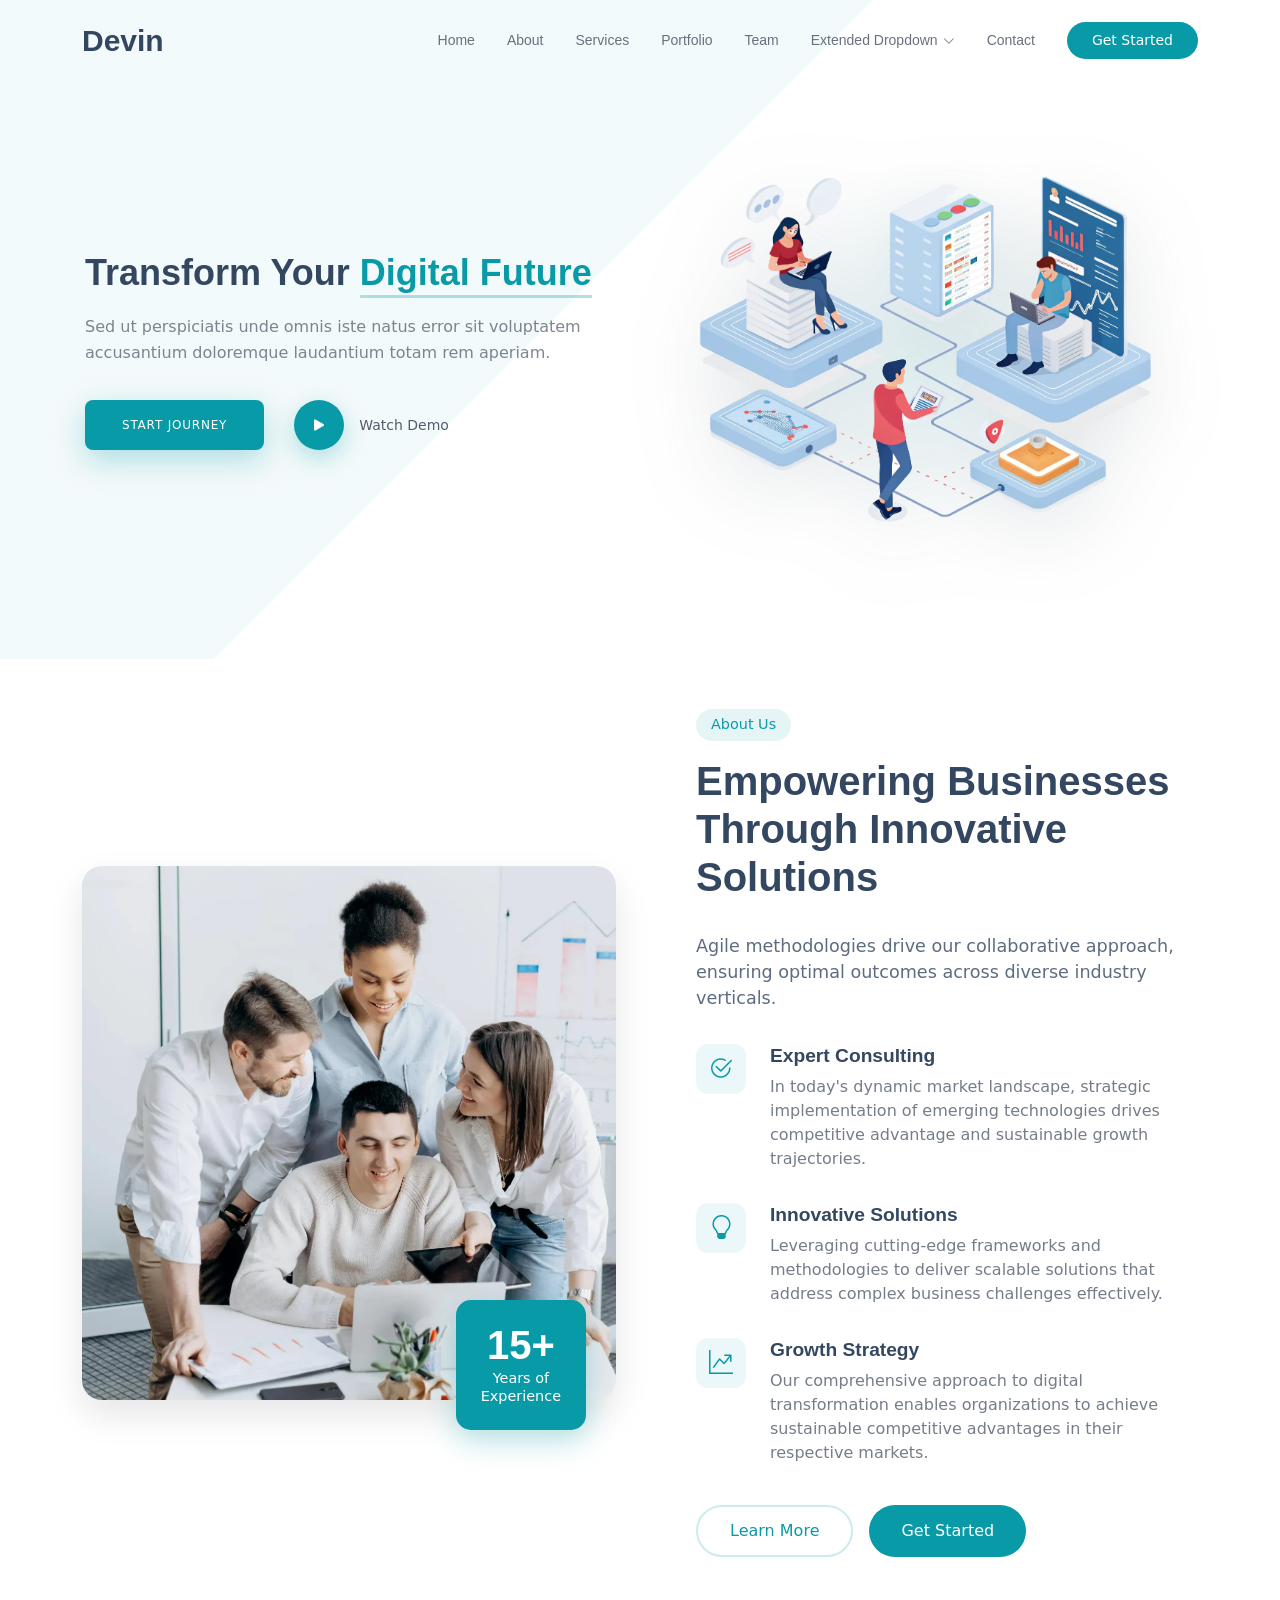
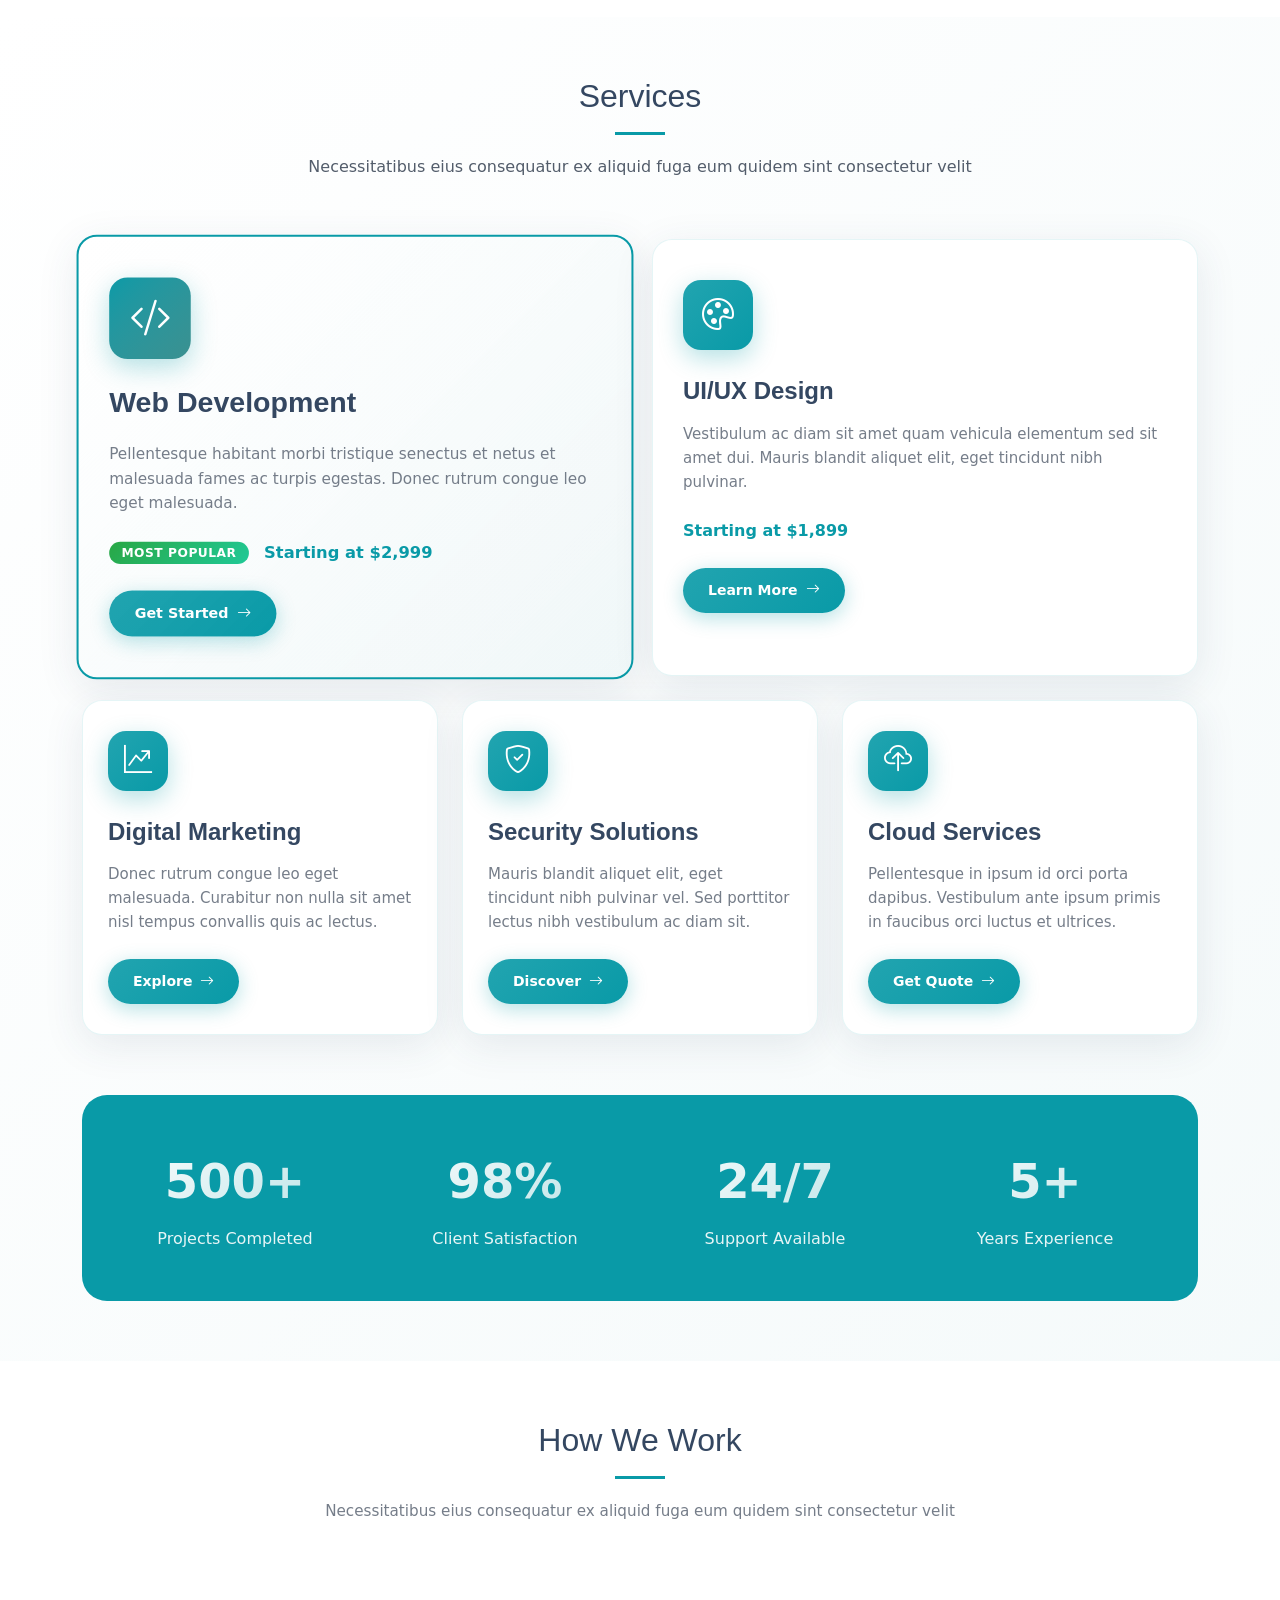
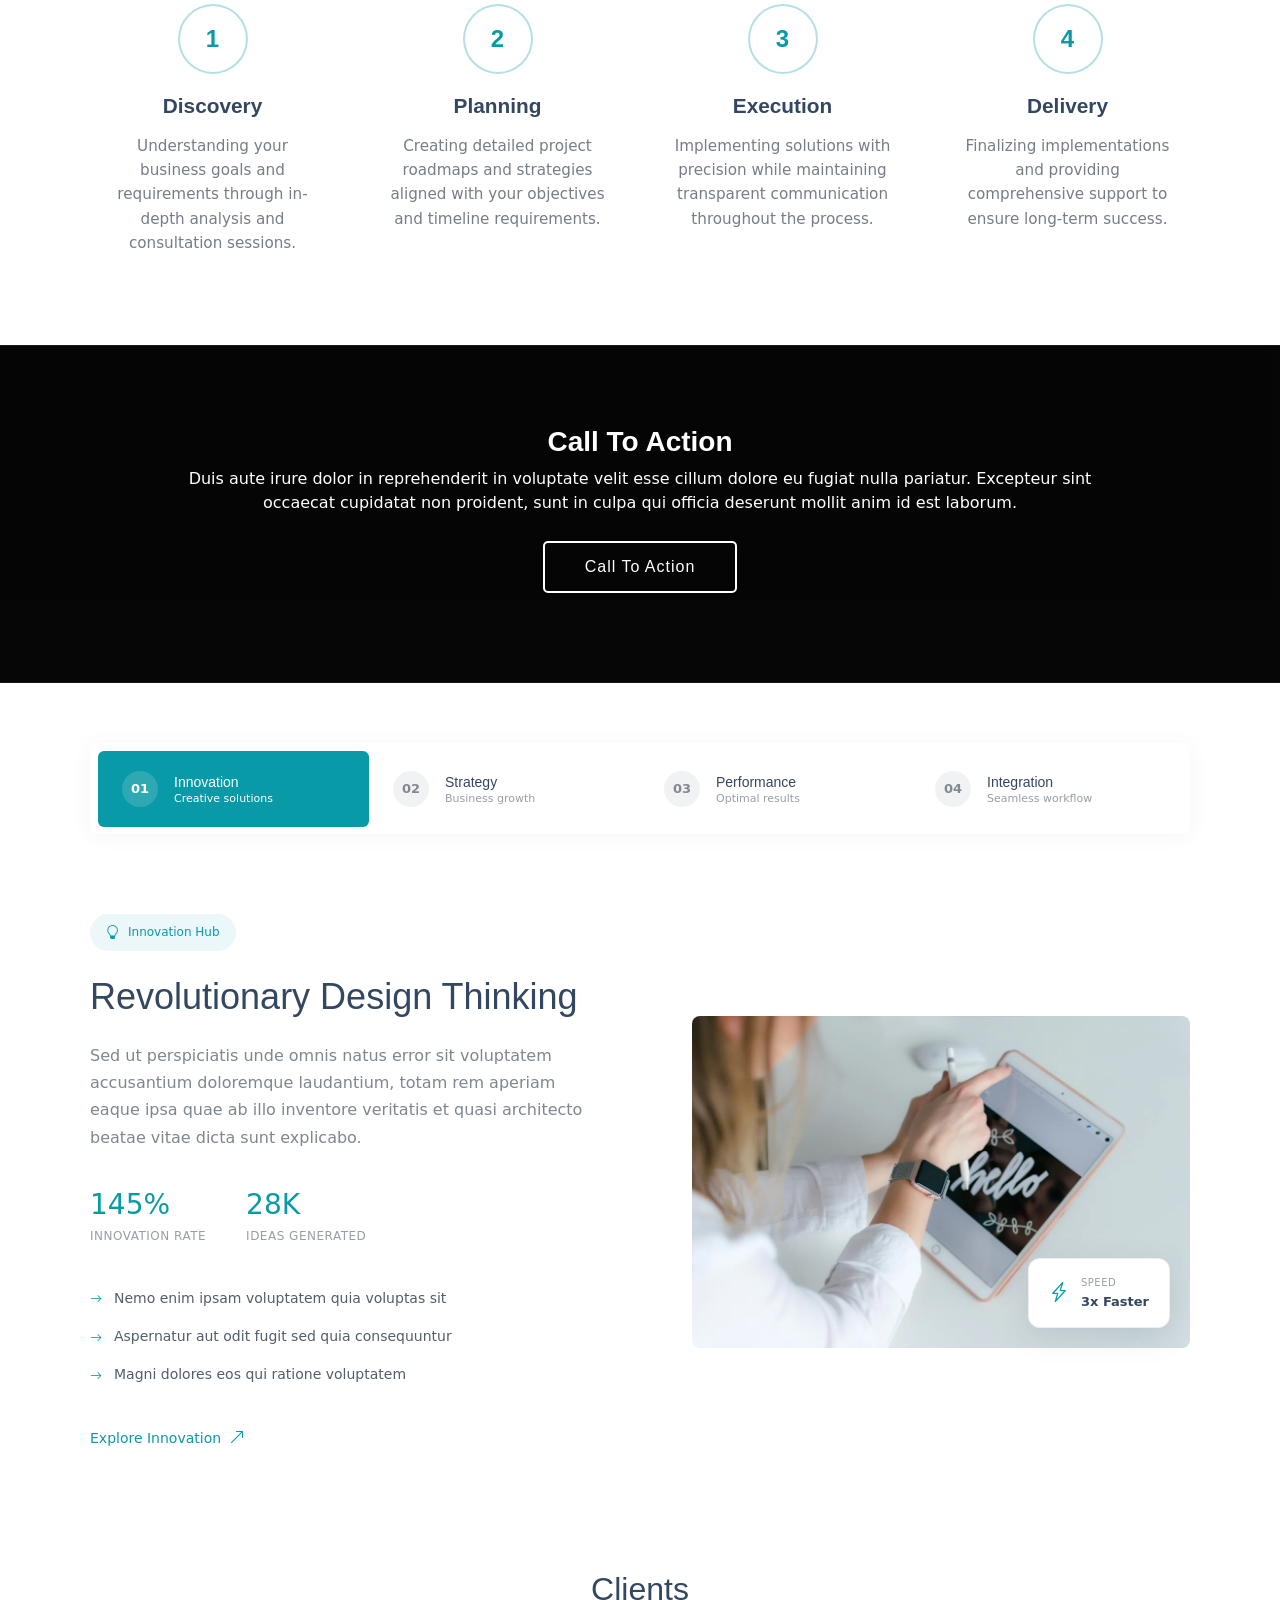
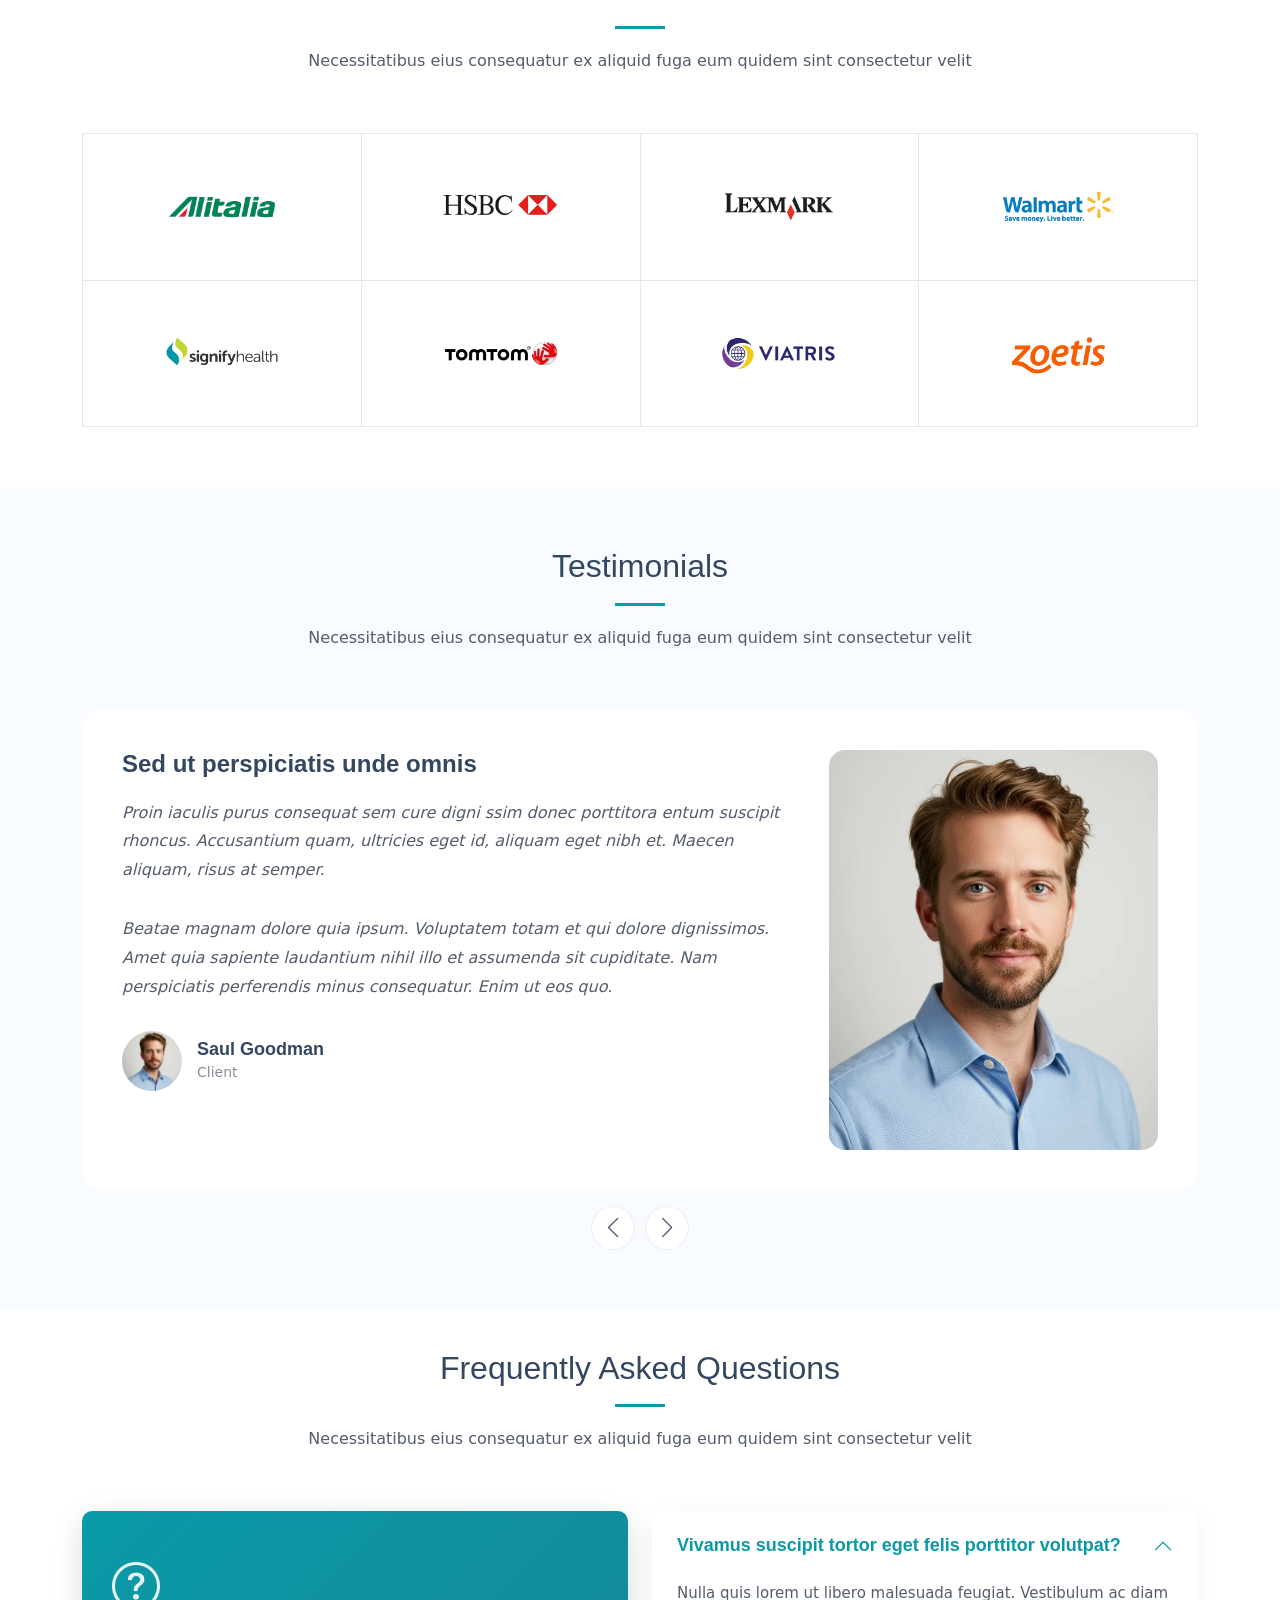
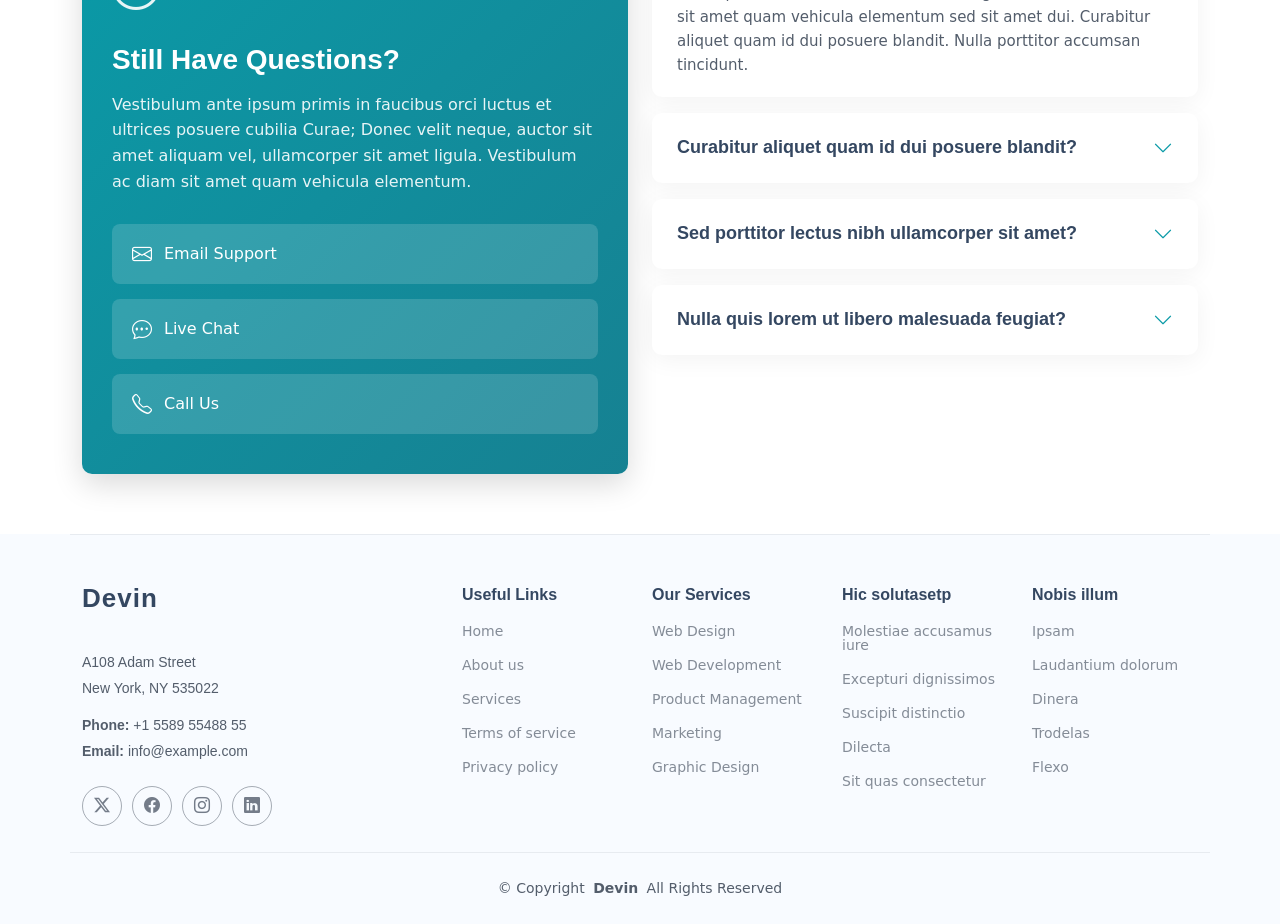
==== commit 0732518d: "Rename index-2.html to index.html" ====
--- a/index.html
+++ b/index.html
@@ -4,7 +4,7 @@
 <head>
   <meta charset="utf-8">
   <meta content="width=device-width, initial-scale=1.0" name="viewport">
-  <title>Index - jasapressrelease</title>
+  <title>Index 2 - jasapressrelease</title>
   <meta name="description" content="">
   <meta name="keywords" content="">
 
@@ -28,7 +28,7 @@
 
 </head>
 
-<body class="index-page">
+<body class="index-2-page">
 
   <header id="header" class="header d-flex align-items-center fixed-top">
     <div class="container-fluid container-xl position-relative d-flex align-items-center">
@@ -41,7 +41,7 @@
 
       <nav id="navmenu" class="navmenu">
         <ul>
-          <li><a href="#hero" class="active">Home</a></li>
+          <li><a href="#hero">Home</a></li>
           <li><a href="#about">About</a></li>
           <li><a href="#services">Services</a></li>
           <li><a href="#portfolio">Portfolio</a></li>
@@ -132,8 +132,8 @@
 
   <main class="main">
 
-    <!-- Hero Section -->
-    <section id="hero" class="hero section">
+    <!-- Hero 2 Section -->
+    <section id="hero-2" class="hero-2 section">
 
       <div class="container">
         <div class="row align-items-center">
@@ -158,115 +158,81 @@
         </div>
       </div>
 
-    </section><!-- /Hero Section -->
-
-    <!-- Clients Section -->
-    <section id="clients" class="clients section">
+    </section><!-- /Hero 2 Section -->
+
+    <!-- About 3 Section -->
+    <section id="about-3" class="about-3 section">
 
       <div class="container">
 
-        <div class="swiper init-swiper">
-          <script type="application/json" class="swiper-config">
-            {
-              "loop": true,
-              "speed": 600,
-              "autoplay": {
-                "delay": 5000
-              },
-              "slidesPerView": "auto",
-              "breakpoints": {
-                "320": {
-                  "slidesPerView": 2,
-                  "spaceBetween": 40
-                },
-                "480": {
-                  "slidesPerView": 3,
-                  "spaceBetween": 60
-                },
-                "640": {
-                  "slidesPerView": 4,
-                  "spaceBetween": 80
-                },
-                "992": {
-                  "slidesPerView": 6,
-                  "spaceBetween": 120
-                }
-              }
-            }
-          </script>
-          <div class="swiper-wrapper align-items-center">
-            <div class="swiper-slide"><img src="assets/img/clients/clients-1.webp" class="img-fluid" alt=""></div>
-            <div class="swiper-slide"><img src="assets/img/clients/clients-2.webp" class="img-fluid" alt=""></div>
-            <div class="swiper-slide"><img src="assets/img/clients/clients-3.webp" class="img-fluid" alt=""></div>
-            <div class="swiper-slide"><img src="assets/img/clients/clients-4.webp" class="img-fluid" alt=""></div>
-            <div class="swiper-slide"><img src="assets/img/clients/clients-5.webp" class="img-fluid" alt=""></div>
-            <div class="swiper-slide"><img src="assets/img/clients/clients-6.webp" class="img-fluid" alt=""></div>
-            <div class="swiper-slide"><img src="assets/img/clients/clients-7.webp" class="img-fluid" alt=""></div>
-            <div class="swiper-slide"><img src="assets/img/clients/clients-8.webp" class="img-fluid" alt=""></div>
-          </div>
-        </div>
-
-      </div>
-
-    </section><!-- /Clients Section -->
-
-    <!-- About Section -->
-    <section id="about" class="about section">
-
-      <div class="container">
-
-        <div class="row align-items-center">
-
-          <!-- Image Column -->
+        <div class="row gx-0 gx-lg-5 gy-5 align-items-center">
           <div class="col-lg-6">
-            <div class="about-image">
-              <img src="assets/img/about/about-portrait-4.webp" alt="About" class="img-fluid">
-            </div>
-          </div>
-
-          <!-- Content Column -->
+            <div class="image-wrapper">
+              <div class="image-box">
+                <img src="assets/img/about/about-square-15.webp" class="img-fluid" alt="About Image" loading="lazy">
+              </div>
+              <div class="experience-box">
+                <div class="years">15+</div>
+                <div class="text">Years of<br>Experience</div>
+              </div>
+            </div>
+          </div>
+
           <div class="col-lg-6">
             <div class="content">
-              <h2>Crafting Excellence Through Innovation and Dedication</h2>
-              <p class="lead">Lorem ipsum dolor sit amet, consectetur adipiscing elit, sed do eiusmod tempor incididunt ut labore et dolore magna aliqua.</p>
-
-              <p>Ut enim ad minim veniam, quis nostrud exercitation ullamco laboris nisi ut aliquip ex ea commodo consequat. Duis aute irure dolor in reprehenderit in voluptate velit esse cillum dolore eu fugiat nulla pariatur.</p>
-
-              <!-- Stats Row -->
-              <div class="stats-row">
-                <div class="stat-item">
-                  <h3><span data-purecounter-start="0" data-purecounter-end="150" data-purecounter-duration="1" class="purecounter"></span>+</h3>
-                  <p>Projects Completed</p>
-                </div>
-                <div class="stat-item">
-                  <h3><span data-purecounter-start="0" data-purecounter-end="12" data-purecounter-duration="1" class="purecounter"></span>+</h3>
-                  <p>Years Experience</p>
-                </div>
-                <div class="stat-item">
-                  <h3><span data-purecounter-start="0" data-purecounter-end="98" data-purecounter-duration="1" class="purecounter"></span>%</h3>
-                  <p>Client Satisfaction</p>
-                </div>
-              </div><!-- End Stats Row -->
-
-              <!-- CTA Button -->
-              <div class="cta-wrapper">
-                <a href="#" class="btn-cta">
-                  <span>Discover Our Story</span>
-                  <i class="bi bi-arrow-right"></i>
-                </a>
-              </div>
-
-            </div>
-          </div>
-
+              <div class="section-header">
+                <span class="subtitle">About Us</span>
+                <h2>Empowering Businesses Through Innovative Solutions</h2>
+              </div>
+
+              <p class="highlight-text">Agile methodologies drive our collaborative approach, ensuring optimal outcomes across diverse industry verticals.</p>
+
+              <div class="features-list">
+                <div class="feature-item">
+                  <div class="icon-box">
+                    <i class="bi bi-check2-circle"></i>
+                  </div>
+                  <div class="text">
+                    <h4>Expert Consulting</h4>
+                    <p>In today's dynamic market landscape, strategic implementation of emerging technologies drives competitive advantage and sustainable growth trajectories.</p>
+                  </div>
+                </div>
+
+                <div class="feature-item">
+                  <div class="icon-box">
+                    <i class="bi bi-lightbulb"></i>
+                  </div>
+                  <div class="text">
+                    <h4>Innovative Solutions</h4>
+                    <p>Leveraging cutting-edge frameworks and methodologies to deliver scalable solutions that address complex business challenges effectively.</p>
+                  </div>
+                </div>
+
+                <div class="feature-item">
+                  <div class="icon-box">
+                    <i class="bi bi-graph-up-arrow"></i>
+                  </div>
+                  <div class="text">
+                    <h4>Growth Strategy</h4>
+                    <p>Our comprehensive approach to digital transformation enables organizations to achieve sustainable competitive advantages in their respective markets.</p>
+                  </div>
+                </div>
+              </div>
+
+              <div class="cta-buttons">
+                <a href="#" class="btn-learn-more">Learn More</a>
+                <a href="#" class="btn-get-started">Get Started</a>
+              </div>
+            </div>
+          </div>
         </div>
 
       </div>
 
-    </section><!-- /About Section -->
-
-    <!-- Services Section -->
-    <section id="services" class="services section">
+    </section><!-- /About 3 Section -->
+
+    <!-- Services 3 Section -->
+    <section id="services-3" class="services-3 section">
 
       <!-- Section Title -->
       <div class="container section-title">
@@ -403,10 +369,10 @@
 
       </div>
 
-    </section><!-- /Services Section -->
-
-    <!-- How We Work Section -->
-    <section id="how-we-work" class="how-we-work section">
+    </section><!-- /Services 3 Section -->
+
+    <!-- How We Work 2 Section -->
+    <section id="how-we-work-2" class="how-we-work-2 section">
 
       <!-- Section Title -->
       <div class="container section-title">
@@ -464,10 +430,10 @@
 
       </div>
 
-    </section><!-- /How We Work Section -->
-
-    <!-- Call To Action Section -->
-    <section id="call-to-action" class="call-to-action section dark-background">
+    </section><!-- /How We Work 2 Section -->
+
+    <!-- Call To Action 2 Section -->
+    <section id="call-to-action-2" class="call-to-action-2 section dark-background">
 
       <img src="assets/img/bg/bg-8.webp" alt="">
 
@@ -483,10 +449,10 @@
         </div>
       </div>
 
-    </section><!-- /Call To Action Section -->
-
-    <!-- Tabs Section -->
-    <section id="tabs" class="tabs section">
+    </section><!-- /Call To Action 2 Section -->
+
+    <!-- Tabs 2 Section -->
+    <section id="tabs-2" class="tabs-2 section">
 
       <div class="container">
 
@@ -494,7 +460,7 @@
           <div class="tabs-header">
             <ul class="nav nav-tabs">
               <li class="nav-item">
-                <a class="nav-link active show" data-bs-toggle="tab" data-bs-target="#tabs-tab-1">
+                <a class="nav-link active show" data-bs-toggle="tab" data-bs-target="#tabs-2-tab-1">
                   <div class="tab-content-preview">
                     <span class="tab-number">01</span>
                     <div class="tab-text">
@@ -505,7 +471,7 @@
                 </a>
               </li>
               <li class="nav-item">
-                <a class="nav-link" data-bs-toggle="tab" data-bs-target="#tabs-tab-2">
+                <a class="nav-link" data-bs-toggle="tab" data-bs-target="#tabs-2-tab-2">
                   <div class="tab-content-preview">
                     <span class="tab-number">02</span>
                     <div class="tab-text">
@@ -516,7 +482,7 @@
                 </a>
               </li>
               <li class="nav-item">
-                <a class="nav-link" data-bs-toggle="tab" data-bs-target="#tabs-tab-3">
+                <a class="nav-link" data-bs-toggle="tab" data-bs-target="#tabs-2-tab-3">
                   <div class="tab-content-preview">
                     <span class="tab-number">03</span>
                     <div class="tab-text">
@@ -527,7 +493,7 @@
                 </a>
               </li>
               <li class="nav-item">
-                <a class="nav-link" data-bs-toggle="tab" data-bs-target="#tabs-tab-4">
+                <a class="nav-link" data-bs-toggle="tab" data-bs-target="#tabs-2-tab-4">
                   <div class="tab-content-preview">
                     <span class="tab-number">04</span>
                     <div class="tab-text">
@@ -542,7 +508,7 @@
 
           <div class="tab-content">
 
-            <div class="tab-pane fade active show" id="tabs-tab-1">
+            <div class="tab-pane fade active show" id="tabs-2-tab-1">
               <div class="row align-items-center">
                 <div class="col-lg-6">
                   <div class="content-area">
@@ -601,7 +567,7 @@
               </div>
             </div>
 
-            <div class="tab-pane fade" id="tabs-tab-2">
+            <div class="tab-pane fade" id="tabs-2-tab-2">
               <div class="row align-items-center">
                 <div class="col-lg-6">
                   <div class="content-area">
@@ -660,7 +626,7 @@
               </div>
             </div>
 
-            <div class="tab-pane fade" id="tabs-tab-3">
+            <div class="tab-pane fade" id="tabs-2-tab-3">
               <div class="row align-items-center">
                 <div class="col-lg-6">
                   <div class="content-area">
@@ -719,7 +685,7 @@
               </div>
             </div>
 
-            <div class="tab-pane fade" id="tabs-tab-4">
+            <div class="tab-pane fade" id="tabs-2-tab-4">
               <div class="row align-items-center">
                 <div class="col-lg-6">
                   <div class="content-area">
@@ -783,164 +749,61 @@
 
       </div>
 
-    </section><!-- /Tabs Section -->
-
-    <!-- Pricing Section -->
-    <section id="pricing" class="pricing section">
+    </section><!-- /Tabs 2 Section -->
+
+    <!-- Clients 2 Section -->
+    <section id="clients-2" class="clients-2 section">
 
       <!-- Section Title -->
       <div class="container section-title">
-        <h2>Pricing</h2>
+        <h2>Clients</h2>
         <p>Necessitatibus eius consequatur ex aliquid fuga eum quidem sint consectetur velit</p>
       </div><!-- End Section Title -->
 
       <div class="container">
 
-        <div class="row justify-content-center g-4">
-
-          <div class="col-lg-4 col-md-6">
-            <div class="pricing-card starter">
-              <div class="plan-header">
-                <h3 class="plan-name">Starter</h3>
-                <p class="plan-description">Perfect for individuals and small projects getting started.</p>
-              </div>
-              <div class="pricing-display">
-                <div class="price">
-                  <span class="currency">$</span>
-                  <span class="amount">19</span>
-                  <span class="period">/mo</span>
-                </div>
-              </div>
-              <div class="features-list">
-                <div class="feature">
-                  <i class="bi bi-check2"></i>
-                  <span>5 Projects</span>
-                </div>
-                <div class="feature">
-                  <i class="bi bi-check2"></i>
-                  <span>10GB Storage</span>
-                </div>
-                <div class="feature">
-                  <i class="bi bi-check2"></i>
-                  <span>Email Support</span>
-                </div>
-                <div class="feature">
-                  <i class="bi bi-check2"></i>
-                  <span>Basic Analytics</span>
-                </div>
-                <div class="feature">
-                  <i class="bi bi-check2"></i>
-                  <span>SSL Certificate</span>
-                </div>
-              </div>
-              <a href="#" class="btn-plan">Get Started</a>
-            </div>
-          </div><!-- End Starter Plan -->
-
-          <div class="col-lg-4 col-md-6">
-            <div class="pricing-card professional featured">
-              <div class="plan-header">
-                <div class="featured-badge">Most Popular</div>
-                <h3 class="plan-name">Professional</h3>
-                <p class="plan-description">Ideal for growing businesses and teams that need more power.</p>
-              </div>
-              <div class="pricing-display">
-                <div class="price">
-                  <span class="currency">$</span>
-                  <span class="amount">49</span>
-                  <span class="period">/mo</span>
-                </div>
-              </div>
-              <div class="features-list">
-                <div class="feature">
-                  <i class="bi bi-check2"></i>
-                  <span>25 Projects</span>
-                </div>
-                <div class="feature">
-                  <i class="bi bi-check2"></i>
-                  <span>100GB Storage</span>
-                </div>
-                <div class="feature">
-                  <i class="bi bi-check2"></i>
-                  <span>Priority Support</span>
-                </div>
-                <div class="feature">
-                  <i class="bi bi-check2"></i>
-                  <span>Advanced Analytics</span>
-                </div>
-                <div class="feature">
-                  <i class="bi bi-check2"></i>
-                  <span>Team Collaboration</span>
-                </div>
-                <div class="feature">
-                  <i class="bi bi-check2"></i>
-                  <span>Custom Integrations</span>
-                </div>
-              </div>
-              <a href="#" class="btn-plan">Start Free Trial</a>
-            </div>
-          </div><!-- End Professional Plan -->
-
-          <div class="col-lg-4 col-md-6">
-            <div class="pricing-card enterprise">
-              <div class="plan-header">
-                <h3 class="plan-name">Enterprise</h3>
-                <p class="plan-description">Comprehensive solution for large organizations with specific needs.</p>
-              </div>
-              <div class="pricing-display">
-                <div class="price">
-                  <span class="currency">$</span>
-                  <span class="amount">99</span>
-                  <span class="period">/mo</span>
-                </div>
-              </div>
-              <div class="features-list">
-                <div class="feature">
-                  <i class="bi bi-check2"></i>
-                  <span>Unlimited Projects</span>
-                </div>
-                <div class="feature">
-                  <i class="bi bi-check2"></i>
-                  <span>1TB Storage</span>
-                </div>
-                <div class="feature">
-                  <i class="bi bi-check2"></i>
-                  <span>24/7 Phone Support</span>
-                </div>
-                <div class="feature">
-                  <i class="bi bi-check2"></i>
-                  <span>Enterprise Analytics</span>
-                </div>
-                <div class="feature">
-                  <i class="bi bi-check2"></i>
-                  <span>Advanced Security</span>
-                </div>
-                <div class="feature">
-                  <i class="bi bi-check2"></i>
-                  <span>Dedicated Account Manager</span>
-                </div>
-              </div>
-              <a href="#" class="btn-plan">Contact Sales</a>
-            </div>
-          </div><!-- End Enterprise Plan -->
-
-        </div>
-
-        <div class="row justify-content-center mt-5">
-          <div class="col-lg-8 text-center">
-            <div class="pricing-footer">
-              <p class="guarantee-text">30-day money-back guarantee • No setup fees • Cancel anytime</p>
-              <p class="contact-text">Need a custom plan? <a href="#">Contact our sales team</a></p>
-            </div>
-          </div>
+        <div class="row g-0 clients-wrap">
+
+          <div class="col-xl-3 col-md-4 client-logo">
+            <img src="assets/img/clients/clients-1.webp" class="img-fluid" alt="">
+          </div><!-- End Client Item -->
+
+          <div class="col-xl-3 col-md-4 client-logo">
+            <img src="assets/img/clients/clients-2.webp" class="img-fluid" alt="">
+          </div><!-- End Client Item -->
+
+          <div class="col-xl-3 col-md-4 client-logo">
+            <img src="assets/img/clients/clients-3.webp" class="img-fluid" alt="">
+          </div><!-- End Client Item -->
+
+          <div class="col-xl-3 col-md-4 client-logo">
+            <img src="assets/img/clients/clients-4.webp" class="img-fluid" alt="">
+          </div><!-- End Client Item -->
+
+          <div class="col-xl-3 col-md-4 client-logo">
+            <img src="assets/img/clients/clients-5.webp" class="img-fluid" alt="">
+          </div><!-- End Client Item -->
+
+          <div class="col-xl-3 col-md-4 client-logo">
+            <img src="assets/img/clients/clients-6.webp" class="img-fluid" alt="">
+          </div><!-- End Client Item -->
+
+          <div class="col-xl-3 col-md-4 client-logo">
+            <img src="assets/img/clients/clients-7.webp" class="img-fluid" alt="">
+          </div><!-- End Client Item -->
+
+          <div class="col-xl-3 col-md-4 client-logo">
+            <img src="assets/img/clients/clients-8.webp" class="img-fluid" alt="">
+          </div><!-- End Client Item -->
+
         </div>
 
       </div>
 
-    </section><!-- /Pricing Section -->
-
-    <!-- Testimonials Section -->
-    <section id="testimonials" class="testimonials section">
+    </section><!-- /Clients 2 Section -->
+
+    <!-- Testimonials 3 Section -->
+    <section id="testimonials-3" class="testimonials-3 section light-background">
 
       <!-- Section Title -->
       <div class="container section-title">
@@ -950,166 +813,141 @@
 
       <div class="container">
 
-        <div class="testimonial-slider swiper init-swiper">
+        <div class="testimonials-slider swiper init-swiper">
           <script type="application/json" class="swiper-config">
             {
+              "slidesPerView": 1,
               "loop": true,
               "speed": 600,
               "autoplay": {
-                "delay": 4000
+                "delay": 5000
               },
-              "slidesPerView": 1,
-              "spaceBetween": 30,
               "navigation": {
                 "nextEl": ".swiper-button-next",
                 "prevEl": ".swiper-button-prev"
-              },
-              "breakpoints": {
-                "768": {
-                  "slidesPerView": 2
-                },
-                "1200": {
-                  "slidesPerView": 3
-                }
               }
             }
           </script>
 
           <div class="swiper-wrapper">
 
-            <!-- Testimonial Slide 1 -->
             <div class="swiper-slide">
               <div class="testimonial-item">
-                <div class="testimonial-header">
-                  <img src="assets/img/person/person-f-12.webp" alt="Client" class="img-fluid" loading="lazy">
-                  <div class="rating">
-                    <i class="bi bi-star-fill"></i>
-                    <i class="bi bi-star-fill"></i>
-                    <i class="bi bi-star-fill"></i>
-                    <i class="bi bi-star-fill"></i>
-                    <i class="bi bi-star-fill"></i>
-                  </div>
-                </div>
-                <div class="testimonial-body">
-                  <p>Excepteur sint occaecat cupidatat non proident, sunt in culpa qui officia deserunt mollit anim id est laborum consectetur adipiscing elit sed eiusmod tempor.</p>
-                </div>
-                <div class="testimonial-footer">
-                  <h5>Jessica Martinez</h5>
-                  <span>UX Designer</span>
-                  <div class="quote-icon">
-                    <i class="bi bi-chat-quote-fill"></i>
-                  </div>
-                </div>
-              </div>
-            </div><!-- End Testimonial Slide -->
-
-            <!-- Testimonial Slide 2 -->
+                <div class="row">
+                  <div class="col-lg-8">
+                    <h2>Sed ut perspiciatis unde omnis</h2>
+                    <p>
+                      Proin iaculis purus consequat sem cure digni ssim donec porttitora entum suscipit rhoncus. Accusantium quam, ultricies eget id, aliquam eget nibh et. Maecen aliquam, risus at semper.
+                    </p>
+                    <p>
+                      Beatae magnam dolore quia ipsum. Voluptatem totam et qui dolore dignissimos. Amet quia sapiente laudantium nihil illo et assumenda sit cupiditate. Nam perspiciatis perferendis minus consequatur. Enim ut eos quo.
+                    </p>
+                    <div class="profile d-flex align-items-center">
+                      <img src="assets/img/person/person-m-7.webp" class="profile-img" alt="">
+                      <div class="profile-info">
+                        <h3>Saul Goodman</h3>
+                        <span>Client</span>
+                      </div>
+                    </div>
+                  </div>
+                  <div class="col-lg-4 d-none d-lg-block">
+                    <div class="featured-img-wrapper">
+                      <img src="assets/img/person/person-m-7.webp" class="featured-img" alt="">
+                    </div>
+                  </div>
+                </div>
+              </div>
+            </div><!-- End Testimonial Item -->
+
             <div class="swiper-slide">
               <div class="testimonial-item">
-                <div class="testimonial-header">
-                  <img src="assets/img/person/person-m-8.webp" alt="Client" class="img-fluid" loading="lazy">
-                  <div class="rating">
-                    <i class="bi bi-star-fill"></i>
-                    <i class="bi bi-star-fill"></i>
-                    <i class="bi bi-star-fill"></i>
-                    <i class="bi bi-star-fill"></i>
-                    <i class="bi bi-star-fill"></i>
-                  </div>
-                </div>
-                <div class="testimonial-body">
-                  <p>Duis aute irure dolor in reprehenderit in voluptate velit esse cillum dolore eu fugiat nulla pariatur excepteur sint occaecat cupidatat non proident sunt in culpa.</p>
-                </div>
-                <div class="testimonial-footer">
-                  <h5>David Rodriguez</h5>
-                  <span>Software Engineer</span>
-                  <div class="quote-icon">
-                    <i class="bi bi-chat-quote-fill"></i>
-                  </div>
-                </div>
-              </div>
-            </div><!-- End Testimonial Slide -->
-
-            <!-- Testimonial Slide 3 -->
+                <div class="row">
+                  <div class="col-lg-8">
+                    <h2>Nemo enim ipsam voluptatem</h2>
+                    <p>
+                      Export tempor illum tamen malis malis eram quae irure esse labore quem cillum quid cillum eram malis quorum velit fore eram velit sunt aliqua noster fugiat irure amet legam anim culpa.
+                    </p>
+                    <p>
+                      Dolorem excepturi esse qui amet maxime quibusdam aut repellendus voluptatum. Corrupti enim a repellat cumque est laborum fuga consequuntur. Dolorem nostrum deleniti quas voluptatem iure dolorum rerum. Repudiandae doloribus ut repellat harum vero aut. Modi aut velit aperiam aspernatur odit ut vitae.
+                    </p>
+                    <div class="profile d-flex align-items-center">
+                      <img src="assets/img/person/person-f-8.webp" class="profile-img" alt="">
+                      <div class="profile-info">
+                        <h3>Sara Wilsson</h3>
+                        <span>Designer</span>
+                      </div>
+                    </div>
+                  </div>
+                  <div class="col-lg-4 d-none d-lg-block">
+                    <div class="featured-img-wrapper">
+                      <img src="assets/img/person/person-f-8.webp" class="featured-img" alt="">
+                    </div>
+                  </div>
+                </div>
+              </div>
+            </div><!-- End Testimonial Item -->
+
             <div class="swiper-slide">
               <div class="testimonial-item">
-                <div class="testimonial-header">
-                  <img src="assets/img/person/person-f-6.webp" alt="Client" class="img-fluid" loading="lazy">
-                  <div class="rating">
-                    <i class="bi bi-star-fill"></i>
-                    <i class="bi bi-star-fill"></i>
-                    <i class="bi bi-star-fill"></i>
-                    <i class="bi bi-star-fill"></i>
-                    <i class="bi bi-star-fill"></i>
-                  </div>
-                </div>
-                <div class="testimonial-body">
-                  <p>Lorem ipsum dolor sit amet consectetur adipiscing elit sed do eiusmod tempor incididunt ut labore et dolore magna aliqua ut enim ad minim veniam quis nostrud.</p>
-                </div>
-                <div class="testimonial-footer">
-                  <h5>Amanda Wilson</h5>
-                  <span>Creative Director</span>
-                  <div class="quote-icon">
-                    <i class="bi bi-chat-quote-fill"></i>
-                  </div>
-                </div>
-              </div>
-            </div><!-- End Testimonial Slide -->
-
-            <!-- Testimonial Slide 4 -->
+                <div class="row">
+                  <div class="col-lg-8">
+                    <h2>
+                      Labore nostrum eos impedit
+                    </h2>
+                    <p>
+                      Fugiat enim eram quae cillum dolore dolor amet nulla culpa multos export minim fugiat minim velit minim dolor enim duis veniam ipsum anim magna sunt elit fore quem dolore labore illum veniam.
+                    </p>
+                    <p>
+                      Itaque ut explicabo vero occaecati est quam rerum sed. Numquam tempora aut aut quaerat quia illum. Nobis quia autem odit ipsam numquam. Doloribus sit sint corporis eius totam fuga. Hic nostrum suscipit corrupti nam expedita adipisci aut optio.
+                    </p>
+                    <div class="profile d-flex align-items-center">
+                      <img src="assets/img/person/person-m-9.webp" class="profile-img" alt="">
+                      <div class="profile-info">
+                        <h3>Matt Brandon</h3>
+                        <span>Freelancer</span>
+                      </div>
+                    </div>
+                  </div>
+                  <div class="col-lg-4 d-none d-lg-block">
+                    <div class="featured-img-wrapper">
+                      <img src="assets/img/person/person-m-9.webp" class="featured-img" alt="">
+                    </div>
+                  </div>
+                </div>
+              </div>
+            </div><!-- End Testimonial Item -->
+
             <div class="swiper-slide">
               <div class="testimonial-item">
-                <div class="testimonial-header">
-                  <img src="assets/img/person/person-m-12.webp" alt="Client" class="img-fluid" loading="lazy">
-                  <div class="rating">
-                    <i class="bi bi-star-fill"></i>
-                    <i class="bi bi-star-fill"></i>
-                    <i class="bi bi-star-fill"></i>
-                    <i class="bi bi-star-fill"></i>
-                    <i class="bi bi-star-fill"></i>
-                  </div>
-                </div>
-                <div class="testimonial-body">
-                  <p>Sed ut perspiciatis unde omnis iste natus error sit voluptatem accusantium doloremque laudantium totam rem aperiam eaque ipsa quae ab illo inventore veritatis.</p>
-                </div>
-                <div class="testimonial-footer">
-                  <h5>Ryan Thompson</h5>
-                  <span>Business Analyst</span>
-                  <div class="quote-icon">
-                    <i class="bi bi-chat-quote-fill"></i>
-                  </div>
-                </div>
-              </div>
-            </div><!-- End Testimonial Slide -->
-
-            <!-- Testimonial Slide 5 -->
-            <div class="swiper-slide">
-              <div class="testimonial-item">
-                <div class="testimonial-header">
-                  <img src="assets/img/person/person-f-10.webp" alt="Client" class="img-fluid" loading="lazy">
-                  <div class="rating">
-                    <i class="bi bi-star-fill"></i>
-                    <i class="bi bi-star-fill"></i>
-                    <i class="bi bi-star-fill"></i>
-                    <i class="bi bi-star-fill"></i>
-                    <i class="bi bi-star-fill"></i>
-                  </div>
-                </div>
-                <div class="testimonial-body">
-                  <p>At vero eos et accusamus et iusto odio dignissimos ducimus qui blanditiis praesentium voluptatum deleniti atque corrupti quos dolores et quas molestias excepturi.</p>
-                </div>
-                <div class="testimonial-footer">
-                  <h5>Rachel Chen</h5>
-                  <span>Project Manager</span>
-                  <div class="quote-icon">
-                    <i class="bi bi-chat-quote-fill"></i>
-                  </div>
-                </div>
-              </div>
-            </div><!-- End Testimonial Slide -->
-
-          </div>
-
-          <div class="swiper-navigation">
+                <div class="row">
+                  <div class="col-lg-8">
+                    <h2>Impedit dolor facilis nulla</h2>
+                    <p>
+                      Enim nisi quem export duis labore cillum quae magna enim sint quorum nulla quem veniam duis minim tempor labore quem eram duis noster aute amet eram fore quis sint minim.
+                    </p>
+                    <p>
+                      Omnis aspernatur accusantium qui delectus praesentium repellendus. Facilis sint odio aspernatur voluptas commodi qui qui qui pariatur. Corrupti deleniti itaque quaerat ipsum deleniti culpa tempora tempore. Et consequatur exercitationem hic aspernatur nobis est voluptatibus architecto laborum.
+                    </p>
+                    <div class="profile d-flex align-items-center">
+                      <img src="assets/img/person/person-f-10.webp" class="profile-img" alt="">
+                      <div class="profile-info">
+                        <h3>Jena Karlis</h3>
+                        <span>Store Owner</span>
+                      </div>
+                    </div>
+                  </div>
+                  <div class="col-lg-4 d-none d-lg-block">
+                    <div class="featured-img-wrapper">
+                      <img src="assets/img/person/person-f-10.webp" class="featured-img" alt="">
+                    </div>
+                  </div>
+                </div>
+              </div>
+            </div><!-- End Testimonial Item -->
+
+          </div>
+
+          <div class="swiper-navigation w-100 d-flex align-items-center justify-content-center">
             <div class="swiper-button-prev"></div>
             <div class="swiper-button-next"></div>
           </div>
@@ -1118,10 +956,10 @@
 
       </div>
 
-    </section><!-- /Testimonials Section -->
-
-    <!-- Faq Section -->
-    <section id="faq" class="faq section">
+    </section><!-- /Testimonials 3 Section -->
+
+    <!-- Faq 2 Section -->
+    <section id="faq-2" class="faq-2 section">
 
       <!-- Section Title -->
       <div class="container section-title">
@@ -1213,7 +1051,7 @@
 
       </div>
 
-    </section><!-- /Faq Section -->
+    </section><!-- /Faq 2 Section -->
 
   </main>
 
@@ -1310,4 +1148,4 @@
 
 </body>
 
-</html>+</html>
--- a/assets/css/main.css
+++ b/assets/css/main.css
@@ -0,0 +1,8975 @@
+@charset "UTF-8";
+
+/*--------------------------------------------------------------
+# Font & Color Variables
+# Help: https://bootstrapmade.com/color-system/
+--------------------------------------------------------------*/
+/* Fonts */
+:root {
+  --default-font: "Roboto",  system-ui, -apple-system, "Segoe UI", Roboto, "Helvetica Neue", Arial, "Noto Sans", "Liberation Sans", sans-serif, "Apple Color Emoji", "Segoe UI Emoji", "Segoe UI Symbol", "Noto Color Emoji";
+  --heading-font: "Questrial",  sans-serif;
+  --nav-font: "Open Sans",  sans-serif;
+}
+
+/* Global Colors - The following color variables are used throughout the website. Updating them here will change the color scheme of the entire website */
+:root { 
+  --background-color: #ffffff; /* Background color for the entire website, including individual sections */
+  --default-color: #535d6b; /* Default color used for the majority of the text content across the entire website */
+  --heading-color: #344761; /* Color for headings, subheadings and title throughout the website */
+  --accent-color: #099aa7; /* Accent color that represents your brand on the website. It's used for buttons, links, and other elements that need to stand out */
+  --surface-color: #ffffff; /* The surface color is used as a background of boxed elements within sections, such as cards, icon boxes, or other elements that require a visual separation from the global background. */
+  --contrast-color: #ffffff; /* Contrast color for text, ensuring readability against backgrounds of accent, heading, or default colors. */
+}
+
+/* Nav Menu Colors - The following color variables are used specifically for the navigation menu. They are separate from the global colors to allow for more customization options */
+:root {
+  --nav-color: rgba(83, 93, 107, 0.875);  /* The default color of the main navmenu links */
+  --nav-hover-color: #099aa7; /* Applied to main navmenu links when they are hovered over or active */
+  --nav-mobile-background-color: #ffffff; /* Used as the background color for mobile navigation menu */
+  --nav-dropdown-background-color: #ffffff; /* Used as the background color for dropdown items that appear when hovering over primary navigation items */
+  --nav-dropdown-color: #535d6b; /* Used for navigation links of the dropdown items in the navigation menu. */
+  --nav-dropdown-hover-color: #099aa7; /* Similar to --nav-hover-color, this color is applied to dropdown navigation links when they are hovered over. */
+}
+
+/* Color Presets - These classes override global colors when applied to any section or element, providing reuse of the sam color scheme. */
+
+.light-background {
+  --background-color: #f8fbff;
+  --surface-color: #ffffff;
+}
+
+.dark-background {
+  --background-color: #060606;
+  --default-color: #ffffff;
+  --heading-color: #ffffff;
+  --surface-color: #252525;
+  --contrast-color: #ffffff;
+}
+
+/* Smooth scroll */
+:root {
+  scroll-behavior: smooth;
+}
+
+/*--------------------------------------------------------------
+# General Styling & Shared Classes
+--------------------------------------------------------------*/
+body {
+  color: var(--default-color);
+  background-color: var(--background-color);
+  font-family: var(--default-font);
+}
+
+a {
+  color: var(--accent-color);
+  text-decoration: none;
+  transition: 0.3s;
+}
+
+a:hover {
+  color: color-mix(in srgb, var(--accent-color), transparent 25%);
+  text-decoration: none;
+}
+
+h1,
+h2,
+h3,
+h4,
+h5,
+h6 {
+  color: var(--heading-color);
+  font-family: var(--heading-font);
+}
+
+/* PHP Email Form Messages
+------------------------------*/
+.php-email-form .error-message {
+  display: none;
+  background: #df1529;
+  color: #ffffff;
+  text-align: left;
+  padding: 15px;
+  margin-bottom: 24px;
+  font-weight: 600;
+}
+
+.php-email-form .sent-message {
+  display: none;
+  color: #ffffff;
+  background: #059652;
+  text-align: center;
+  padding: 15px;
+  margin-bottom: 24px;
+  font-weight: 600;
+}
+
+.php-email-form .loading {
+  display: none;
+  background: var(--surface-color);
+  text-align: center;
+  padding: 15px;
+  margin-bottom: 24px;
+}
+
+.php-email-form .loading:before {
+  content: "";
+  display: inline-block;
+  border-radius: 50%;
+  width: 24px;
+  height: 24px;
+  margin: 0 10px -6px 0;
+  border: 3px solid var(--accent-color);
+  border-top-color: var(--surface-color);
+  animation: php-email-form-loading 1s linear infinite;
+}
+
+@keyframes php-email-form-loading {
+  0% {
+    transform: rotate(0deg);
+  }
+
+  100% {
+    transform: rotate(360deg);
+  }
+}
+
+/*--------------------------------------------------------------
+# Global Header
+--------------------------------------------------------------*/
+.header {
+  --background-color: rgba(255, 255, 255, 0);
+  color: var(--default-color);
+  background-color: var(--background-color);
+  padding: 15px 0;
+  transition: all 0.5s;
+  z-index: 997;
+}
+
+.header .logo {
+  line-height: 1;
+}
+
+.header .logo img {
+  max-height: 36px;
+  margin-right: 8px;
+}
+
+.header .logo h1 {
+  font-size: 30px;
+  margin: 0;
+  font-weight: 700;
+  color: var(--heading-color);
+}
+
+.header .btn-getstarted,
+.header .btn-getstarted:focus {
+  color: var(--contrast-color);
+  background: var(--accent-color);
+  font-size: 14px;
+  padding: 8px 25px;
+  margin: 0 0 0 30px;
+  border-radius: 50px;
+  transition: 0.3s;
+}
+
+.header .btn-getstarted:hover,
+.header .btn-getstarted:focus:hover {
+  color: var(--contrast-color);
+  background: color-mix(in srgb, var(--accent-color), transparent 15%);
+}
+
+@media (max-width: 1200px) {
+  .header .logo {
+    order: 1;
+  }
+
+  .header .btn-getstarted {
+    order: 2;
+    margin: 0 15px 0 0;
+    padding: 6px 15px;
+  }
+
+  .header .navmenu {
+    order: 3;
+  }
+}
+
+.scrolled .header {
+  box-shadow: 0px 0 18px rgba(0, 0, 0, 0.1);
+}
+
+/* Global Header on Scroll
+------------------------------*/
+.scrolled .header {
+  --background-color: #ffffff;
+}
+
+/*--------------------------------------------------------------
+# Navigation Menu
+--------------------------------------------------------------*/
+/* Desktop Navigation */
+@media (min-width: 1200px) {
+  .navmenu {
+    padding: 0;
+  }
+
+  .navmenu ul {
+    margin: 0;
+    padding: 0;
+    display: flex;
+    list-style: none;
+    align-items: center;
+  }
+
+  .navmenu li {
+    position: relative;
+  }
+
+  .navmenu>ul>li {
+    white-space: nowrap;
+    padding: 15px 14px;
+  }
+
+  .navmenu>ul>li:last-child {
+    padding-right: 0;
+  }
+
+  .navmenu a,
+  .navmenu a:focus {
+    color: var(--nav-color);
+    font-size: 14px;
+    padding: 0 2px;
+    font-family: var(--nav-font);
+    font-weight: 400;
+    display: flex;
+    align-items: center;
+    justify-content: space-between;
+    white-space: nowrap;
+    transition: 0.3s;
+    position: relative;
+  }
+
+  .navmenu a i,
+  .navmenu a:focus i {
+    font-size: 12px;
+    line-height: 0;
+    margin-left: 5px;
+    transition: 0.3s;
+  }
+
+  .navmenu>ul>li>a:before {
+    content: "";
+    position: absolute;
+    height: 1px;
+    bottom: -6px;
+    left: 0;
+    background-color: var(--accent-color);
+    visibility: hidden;
+    width: 0px;
+    transition: all 0.3s ease-in-out 0s;
+  }
+
+  .navmenu a:hover:before,
+  .navmenu li:hover>a:before,
+  .navmenu .active:before {
+    visibility: visible;
+    width: 100%;
+  }
+
+  .navmenu li:hover>a,
+  .navmenu .active,
+  .navmenu .active:focus {
+    color: var(--nav-hover-color);
+  }
+
+  .navmenu .dropdown ul {
+    margin: 0;
+    padding: 10px 0;
+    background: var(--nav-dropdown-background-color);
+    display: block;
+    position: absolute;
+    visibility: hidden;
+    left: 14px;
+    top: 130%;
+    opacity: 0;
+    transition: 0.3s;
+    border-radius: 4px;
+    z-index: 99;
+    box-shadow: 0px 0px 30px rgba(0, 0, 0, 0.1);
+  }
+
+  .navmenu .dropdown ul li {
+    min-width: 200px;
+  }
+
+  .navmenu .dropdown ul a {
+    padding: 10px 20px;
+    font-size: 15px;
+    text-transform: none;
+    color: var(--nav-dropdown-color);
+  }
+
+  .navmenu .dropdown ul a i {
+    font-size: 12px;
+  }
+
+  .navmenu .dropdown ul a:hover,
+  .navmenu .dropdown ul .active:hover,
+  .navmenu .dropdown ul li:hover>a {
+    color: var(--nav-dropdown-hover-color);
+  }
+
+  .navmenu .dropdown:hover>ul {
+    opacity: 1;
+    top: 100%;
+    visibility: visible;
+  }
+
+  .navmenu .dropdown .dropdown ul {
+    top: 0;
+    left: -90%;
+    visibility: hidden;
+  }
+
+  .navmenu .dropdown .dropdown:hover>ul {
+    opacity: 1;
+    top: 0;
+    left: -100%;
+    visibility: visible;
+  }
+}
+
+/* Mobile Navigation */
+@media (max-width: 1199px) {
+  .mobile-nav-toggle {
+    color: var(--nav-color);
+    font-size: 28px;
+    line-height: 0;
+    margin-right: 10px;
+    cursor: pointer;
+    transition: color 0.3s;
+  }
+
+  .navmenu {
+    padding: 0;
+    z-index: 9997;
+  }
+
+  .navmenu ul {
+    display: none;
+    list-style: none;
+    position: absolute;
+    inset: 60px 20px 20px 20px;
+    padding: 10px 0;
+    margin: 0;
+    border-radius: 6px;
+    background-color: var(--nav-mobile-background-color);
+    border: 1px solid color-mix(in srgb, var(--default-color), transparent 90%);
+    box-shadow: none;
+    overflow-y: auto;
+    transition: 0.3s;
+    z-index: 9998;
+  }
+
+  .navmenu a,
+  .navmenu a:focus {
+    color: var(--nav-dropdown-color);
+    padding: 10px 20px;
+    font-family: var(--nav-font);
+    font-size: 17px;
+    font-weight: 500;
+    display: flex;
+    align-items: center;
+    justify-content: space-between;
+    white-space: nowrap;
+    transition: 0.3s;
+  }
+
+  .navmenu a i,
+  .navmenu a:focus i {
+    font-size: 12px;
+    line-height: 0;
+    margin-left: 5px;
+    width: 30px;
+    height: 30px;
+    display: flex;
+    align-items: center;
+    justify-content: center;
+    border-radius: 50%;
+    transition: 0.3s;
+    background-color: color-mix(in srgb, var(--accent-color), transparent 90%);
+  }
+
+  .navmenu a i:hover,
+  .navmenu a:focus i:hover {
+    background-color: var(--accent-color);
+    color: var(--contrast-color);
+  }
+
+  .navmenu a:hover,
+  .navmenu .active,
+  .navmenu .active:focus {
+    color: var(--nav-dropdown-hover-color);
+  }
+
+  .navmenu .active i,
+  .navmenu .active:focus i {
+    background-color: var(--accent-color);
+    color: var(--contrast-color);
+    transform: rotate(180deg);
+  }
+
+  .navmenu .dropdown ul {
+    position: static;
+    display: none;
+    z-index: 99;
+    padding: 10px 0;
+    margin: 10px 20px;
+    background-color: var(--nav-dropdown-background-color);
+    transition: all 0.5s ease-in-out;
+  }
+
+  .navmenu .dropdown ul ul {
+    background-color: rgba(33, 37, 41, 0.1);
+  }
+
+  .navmenu .dropdown>.dropdown-active {
+    display: block;
+    background-color: rgba(33, 37, 41, 0.03);
+  }
+
+  .mobile-nav-active {
+    overflow: hidden;
+  }
+
+  .mobile-nav-active .mobile-nav-toggle {
+    color: #fff;
+    position: absolute;
+    font-size: 32px;
+    top: 15px;
+    right: 15px;
+    margin-right: 0;
+    z-index: 9999;
+  }
+
+  .mobile-nav-active .navmenu {
+    position: fixed;
+    overflow: hidden;
+    inset: 0;
+    background: rgba(33, 37, 41, 0.8);
+    transition: 0.3s;
+  }
+
+  .mobile-nav-active .navmenu>ul {
+    display: block;
+  }
+}
+
+/* Megamenu 2 - Desktop */
+@media (min-width: 1200px) {
+  .navmenu .megamenu-2 {
+    position: static;
+    /* Hide Mobile Megamenu in Desktop */
+    /* Tab Navigation */
+    /* Tab Content */
+  }
+
+  .navmenu .megamenu-2 .mobile-megamenu {
+    display: none;
+  }
+
+  .navmenu .megamenu-2 .desktop-megamenu {
+    background-color: var(--nav-dropdown-background-color);
+    box-shadow: 0px 5px 20px rgba(0, 0, 0, 0.1);
+    position: absolute;
+    top: 130%;
+    left: 0;
+    right: 0;
+    visibility: hidden;
+    opacity: 0;
+    transition: 0.3s;
+    border-radius: 6px;
+    z-index: 99;
+    padding: 0;
+    display: flex;
+    max-height: 80vh;
+    overflow: hidden;
+  }
+
+  .navmenu .megamenu-2:hover>.desktop-megamenu {
+    opacity: 1;
+    top: 100%;
+    visibility: visible;
+  }
+
+  .navmenu .megamenu-2 .tab-navigation {
+    width: 250px;
+    background-color: color-mix(in srgb, var(--accent-color), transparent 97%);
+    border-right: 1px solid color-mix(in srgb, var(--default-color), transparent 90%);
+    padding: 25px 0;
+    flex-shrink: 0;
+  }
+
+  .navmenu .megamenu-2 .tab-navigation .nav-tabs {
+    border: none;
+  }
+
+  .navmenu .megamenu-2 .tab-navigation .nav-tabs .nav-item {
+    width: 100%;
+    padding-left: 10px;
+  }
+
+  .navmenu .megamenu-2 .tab-navigation .nav-tabs .nav-item .nav-link {
+    display: flex;
+    align-items: center;
+    gap: 15px;
+    padding: 18px 25px;
+    border: none;
+    width: 100%;
+    background: transparent;
+    transition: all 0.3s;
+    border-left: 3px solid transparent;
+    border-radius: 0;
+    color: var(--nav-dropdown-color);
+  }
+
+  .navmenu .megamenu-2 .tab-navigation .nav-tabs .nav-item .nav-link:hover {
+    background-color: color-mix(in srgb, var(--accent-color), transparent 94%);
+    padding-left: 30px;
+  }
+
+  .navmenu .megamenu-2 .tab-navigation .nav-tabs .nav-item .nav-link.active {
+    background-color: var(--surface-color);
+    border-left-color: var(--accent-color);
+  }
+
+  .navmenu .megamenu-2 .tab-navigation .nav-tabs .nav-item .nav-link.active i {
+    color: var(--accent-color);
+  }
+
+  .navmenu .megamenu-2 .tab-navigation .nav-tabs .nav-item .nav-link.active span {
+    color: var(--accent-color);
+    font-weight: 600;
+  }
+
+  .navmenu .megamenu-2 .tab-navigation .nav-tabs .nav-item .nav-link i {
+    font-size: 20px;
+    transition: 0.3s;
+    flex-shrink: 0;
+  }
+
+  .navmenu .megamenu-2 .tab-navigation .nav-tabs .nav-item .nav-link span {
+    font-size: 15px;
+    font-weight: 500;
+    transition: 0.3s;
+  }
+
+  .navmenu .megamenu-2 .tab-content {
+    flex: 1;
+    padding: 30px;
+    overflow-y: auto;
+    /* Content Grid Layout */
+    /* Featured Banner */
+    /* Resources Layout */
+  }
+
+  .navmenu .megamenu-2 .tab-content .content-grid {
+    display: grid;
+    grid-template-columns: 1fr 1fr;
+    gap: 40px;
+    margin-bottom: 30px;
+    align-items: start;
+  }
+
+  .navmenu .megamenu-2 .tab-content .content-grid .product-section h4 {
+    color: var(--heading-color);
+    font-size: 16px;
+    font-weight: 600;
+    margin-bottom: 20px;
+    padding-bottom: 10px;
+    border-bottom: 2px solid var(--accent-color);
+  }
+
+  .navmenu .megamenu-2 .tab-content .content-grid .product-section .product-list {
+    display: flex;
+    flex-direction: column;
+    gap: 5px;
+  }
+
+  .navmenu .megamenu-2 .tab-content .content-grid .product-section .product-list .product-link {
+    display: flex;
+    align-items: flex-start;
+    gap: 12px;
+    padding: 12px 15px;
+    border-radius: 8px;
+    transition: all 0.3s;
+    color: var(--nav-dropdown-color);
+  }
+
+  .navmenu .megamenu-2 .tab-content .content-grid .product-section .product-list .product-link:hover {
+    background-color: color-mix(in srgb, var(--accent-color), transparent 95%);
+    transform: translateX(8px);
+  }
+
+  .navmenu .megamenu-2 .tab-content .content-grid .product-section .product-list .product-link:hover i {
+    color: var(--accent-color);
+    transform: scale(1.1);
+  }
+
+  .navmenu .megamenu-2 .tab-content .content-grid .product-section .product-list .product-link i {
+    color: color-mix(in srgb, var(--nav-dropdown-color), transparent 20%);
+    font-size: 18px;
+    transition: all 0.3s;
+    min-width: 18px;
+    flex-shrink: 0;
+    margin-top: 1px;
+  }
+
+  .navmenu .megamenu-2 .tab-content .content-grid .product-section .product-list .product-link div {
+    flex: 1;
+    min-width: 0;
+  }
+
+  .navmenu .megamenu-2 .tab-content .content-grid .product-section .product-list .product-link div span {
+    display: block;
+    font-size: 14px;
+    font-weight: 500;
+    margin-bottom: 2px;
+    line-height: 1.3;
+  }
+
+  .navmenu .megamenu-2 .tab-content .content-grid .product-section .product-list .product-link div small {
+    color: color-mix(in srgb, var(--nav-dropdown-color), transparent 40%);
+    font-size: 12px;
+    line-height: 1.3;
+    display: block;
+  }
+
+  .navmenu .megamenu-2 .tab-content .featured-banner {
+    background: linear-gradient(135deg, var(--surface-color) 0%, color-mix(in srgb, var(--accent-color), transparent 98%) 100%);
+    border-radius: 10px;
+    padding: 25px;
+    border: 1px solid color-mix(in srgb, var(--accent-color), transparent 90%);
+  }
+
+  .navmenu .megamenu-2 .tab-content .featured-banner .banner-content {
+    display: flex;
+    align-items: center;
+    gap: 20px;
+  }
+
+  .navmenu .megamenu-2 .tab-content .featured-banner .banner-content .banner-image {
+    width: 80px;
+    height: 80px;
+    object-fit: cover;
+    border-radius: 8px;
+    flex-shrink: 0;
+  }
+
+  .navmenu .megamenu-2 .tab-content .featured-banner .banner-content .banner-info {
+    flex: 1;
+    min-width: 0;
+  }
+
+  .navmenu .megamenu-2 .tab-content .featured-banner .banner-content .banner-info h5 {
+    color: var(--heading-color);
+    font-size: 16px;
+    font-weight: 600;
+    margin-bottom: 6px;
+    line-height: 1.3;
+  }
+
+  .navmenu .megamenu-2 .tab-content .featured-banner .banner-content .banner-info p {
+    color: var(--nav-dropdown-color);
+    font-size: 13px;
+    line-height: 1.5;
+    margin-bottom: 15px;
+  }
+
+  .navmenu .megamenu-2 .tab-content .featured-banner .banner-content .banner-info .cta-btn {
+    color: var(--accent-color);
+    font-size: 14px;
+    font-weight: 600;
+    display: inline-flex;
+    align-items: center;
+    gap: 6px;
+    transition: 0.3s;
+  }
+
+  .navmenu .megamenu-2 .tab-content .featured-banner .banner-content .banner-info .cta-btn:hover {
+    color: color-mix(in srgb, var(--accent-color), black 15%);
+  }
+
+  .navmenu .megamenu-2 .tab-content .featured-banner .banner-content .banner-info .cta-btn:hover i {
+    transform: translateX(4px);
+  }
+
+  .navmenu .megamenu-2 .tab-content .featured-banner .banner-content .banner-info .cta-btn i {
+    transition: 0.3s;
+  }
+
+  .navmenu .megamenu-2 .tab-content .resources-layout .resource-categories {
+    display: grid;
+    grid-template-columns: 1fr 1fr;
+    gap: 25px;
+    align-items: start;
+  }
+
+  .navmenu .megamenu-2 .tab-content .resources-layout .resource-categories .resource-category {
+    background-color: var(--surface-color);
+    padding: 25px;
+    border-radius: 10px;
+    border: 1px solid color-mix(in srgb, var(--default-color), transparent 92%);
+    transition: all 0.3s;
+  }
+
+  .navmenu .megamenu-2 .tab-content .resources-layout .resource-categories .resource-category:hover {
+    box-shadow: 0 5px 20px rgba(0, 0, 0, 0.05);
+    transform: translateY(-2px);
+    border-color: var(--accent-color);
+  }
+
+  .navmenu .megamenu-2 .tab-content .resources-layout .resource-categories .resource-category i {
+    color: var(--accent-color);
+    font-size: 24px;
+    margin-bottom: 15px;
+    display: block;
+  }
+
+  .navmenu .megamenu-2 .tab-content .resources-layout .resource-categories .resource-category h5 {
+    color: var(--heading-color);
+    font-size: 15px;
+    font-weight: 600;
+    margin-bottom: 8px;
+    line-height: 1.3;
+  }
+
+  .navmenu .megamenu-2 .tab-content .resources-layout .resource-categories .resource-category p {
+    color: var(--nav-dropdown-color);
+    font-size: 13px;
+    line-height: 1.5;
+    margin-bottom: 15px;
+  }
+
+  .navmenu .megamenu-2 .tab-content .resources-layout .resource-categories .resource-category .resource-link {
+    color: var(--accent-color);
+    font-size: 13px;
+    font-weight: 500;
+    display: inline-flex;
+    align-items: center;
+    gap: 5px;
+    transition: 0.3s;
+  }
+
+  .navmenu .megamenu-2 .tab-content .resources-layout .resource-categories .resource-category .resource-link:hover {
+    color: color-mix(in srgb, var(--accent-color), black 15%);
+  }
+
+  .navmenu .megamenu-2 .tab-content .resources-layout .resource-categories .resource-category .resource-link:hover i {
+    transform: translateX(3px);
+  }
+
+  .navmenu .megamenu-2 .tab-content .resources-layout .resource-categories .resource-category .resource-link i {
+    transition: 0.3s;
+  }
+}
+
+/* Megamenu 2 - Mobile */
+@media (max-width: 1199px) {
+  .navmenu .megamenu-2 {
+    /* Hide Desktop Megamenu in Mobile */
+  }
+
+  .navmenu .megamenu-2 .desktop-megamenu {
+    display: none;
+  }
+
+  .navmenu .megamenu-2 .mobile-megamenu {
+    position: static;
+    display: none;
+    z-index: 99;
+    padding: 0;
+    margin: 10px 20px;
+    background-color: var(--nav-dropdown-background-color);
+    border: 1px solid color-mix(in srgb, var(--default-color), transparent 90%);
+    box-shadow: none;
+    transition: all 0.5s ease-in-out;
+    border-radius: 6px;
+    overflow: hidden;
+  }
+
+  .navmenu .megamenu-2 .mobile-megamenu li {
+    position: relative;
+    border-bottom: 1px solid color-mix(in srgb, var(--default-color), transparent 90%);
+  }
+
+  .navmenu .megamenu-2 .mobile-megamenu li:last-child {
+    border-bottom: none;
+  }
+
+  .navmenu .megamenu-2 .mobile-megamenu li a {
+    padding: 14px 18px;
+    display: flex;
+    align-items: center;
+    justify-content: space-between;
+    color: var(--nav-dropdown-color);
+    font-size: 15px;
+    transition: 0.3s;
+    font-weight: 500;
+  }
+
+  .navmenu .megamenu-2 .mobile-megamenu li a:hover {
+    color: var(--nav-dropdown-hover-color);
+    background-color: color-mix(in srgb, var(--accent-color), transparent 95%);
+  }
+
+  .navmenu .megamenu-2 .mobile-megamenu li ul {
+    padding: 0;
+    background-color: color-mix(in srgb, var(--default-color), transparent 97%);
+  }
+
+  .navmenu .megamenu-2 .mobile-megamenu li ul li a {
+    padding-left: 35px;
+    font-size: 14px;
+    font-weight: 400;
+  }
+
+  .navmenu .megamenu-2 .mobile-megamenu.dropdown-active {
+    display: block;
+  }
+}
+
+/* Extended Dropdown 2 - Desktop */
+@media (min-width: 1200px) {
+  .extended-dropdown-2 ul {
+    min-width: 380px;
+    padding: 12px;
+    border-radius: 14px;
+    box-shadow: 0 15px 50px rgba(0, 0, 0, 0.12);
+    backdrop-filter: blur(10px);
+    background-color: color-mix(in srgb, var(--nav-dropdown-background-color), transparent 5%);
+    border: 1px solid color-mix(in srgb, var(--default-color), transparent 90%);
+  }
+
+  .extended-dropdown-2 ul li {
+    min-width: auto;
+    border-bottom: none;
+  }
+
+  .extended-dropdown-2 ul li:not(:last-child) {
+    margin-bottom: 6px;
+  }
+
+  .extended-dropdown-2 ul a {
+    padding: 14px;
+    display: flex;
+    align-items: center;
+    justify-content: space-between;
+    font-size: 14px;
+    color: var(--nav-dropdown-color);
+    transition: all 0.25s ease;
+    border-radius: 10px;
+    background-color: transparent;
+    position: relative;
+  }
+
+  .extended-dropdown-2 ul a .menu-item-content {
+    display: flex;
+    align-items: center;
+    gap: 14px;
+    width: 100%;
+  }
+
+  .extended-dropdown-2 ul a .menu-icon {
+    width: 42px;
+    height: 42px;
+    border-radius: 12px;
+    display: flex;
+    align-items: center;
+    justify-content: center;
+    transition: all 0.3s ease;
+    flex-shrink: 0;
+    position: relative;
+    z-index: 1;
+  }
+
+  .extended-dropdown-2 ul a .menu-icon::before {
+    content: "";
+    position: absolute;
+    top: 0;
+    left: 0;
+    right: 0;
+    bottom: 0;
+    border-radius: inherit;
+    background: linear-gradient(135deg, var(--accent-color), color-mix(in srgb, var(--accent-color), #7644ff 80%));
+    opacity: 0.15;
+    z-index: -1;
+    transition: all 0.3s ease;
+  }
+
+  .extended-dropdown-2 ul a .menu-icon i {
+    font-size: 18px;
+    color: var(--accent-color);
+    margin: 0;
+    transition: all 0.3s ease;
+  }
+
+  .extended-dropdown-2 ul a .menu-text {
+    display: flex;
+    flex-direction: column;
+    flex: 1;
+  }
+
+  .extended-dropdown-2 ul a .menu-text .menu-title {
+    font-weight: 600;
+    font-size: 15px;
+    margin-bottom: 3px;
+    color: var(--nav-dropdown-color);
+    transition: color 0.3s ease;
+  }
+
+  .extended-dropdown-2 ul a .menu-text .menu-description {
+    font-size: 13px;
+    color: color-mix(in srgb, var(--nav-dropdown-color), transparent 40%);
+    font-weight: 400;
+    transition: color 0.3s ease;
+  }
+
+  .extended-dropdown-2 ul a .menu-badge {
+    padding: 4px 10px;
+    font-size: 11px;
+    font-weight: 600;
+    border-radius: 20px;
+    letter-spacing: 0.5px;
+    text-transform: uppercase;
+    background-color: color-mix(in srgb, var(--accent-color), transparent 85%);
+    color: var(--accent-color);
+    margin-left: 12px;
+    flex-shrink: 0;
+    transition: all 0.3s ease;
+  }
+
+  .extended-dropdown-2 ul a .menu-badge.hot {
+    background-color: color-mix(in srgb, #ff5722, transparent 85%);
+    color: #ff5722;
+  }
+
+  .extended-dropdown-2 ul a .menu-badge.updates {
+    background-color: color-mix(in srgb, #4caf50, transparent 85%);
+    color: #4caf50;
+    min-width: 24px;
+    height: 24px;
+    display: flex;
+    align-items: center;
+    justify-content: center;
+    padding: 0 8px;
+  }
+
+  .extended-dropdown-2 ul a:hover {
+    background-color: color-mix(in srgb, var(--accent-color), transparent 95%);
+  }
+
+  .extended-dropdown-2 ul a:hover .menu-icon {
+    transform: translateY(-2px);
+  }
+
+  .extended-dropdown-2 ul a:hover .menu-icon::before {
+    opacity: 0, 3;
+    box-shadow: 0 6px 15px color-mix(in srgb, var(--accent-color), transparent 75%);
+  }
+
+  .extended-dropdown-2 ul a:hover .menu-icon i {
+    color: color-mix(in srgb, var(--accent-color), #000000 10%);
+  }
+
+  .extended-dropdown-2 ul a:hover .menu-text .menu-title {
+    color: var(--nav-dropdown-hover-color);
+  }
+
+  .extended-dropdown-2 ul a:hover .menu-text .menu-description {
+    color: color-mix(in srgb, var(--nav-dropdown-hover-color), transparent 30%);
+  }
+
+  .extended-dropdown-2 ul a:hover .menu-badge {
+    transform: scale(1.05);
+  }
+
+  .extended-dropdown-2 ul a:hover .menu-badge:not(.hot):not(.updates) {
+    background-color: color-mix(in srgb, var(--accent-color), transparent 75%);
+  }
+
+  .extended-dropdown-2 ul a:hover .menu-badge.hot {
+    background-color: color-mix(in srgb, #ff5722, transparent 75%);
+  }
+
+  .extended-dropdown-2 ul a:hover .menu-badge.updates {
+    background-color: color-mix(in srgb, #4caf50, transparent 75%);
+  }
+}
+
+/* Extended Dropdown 2 - Mobile */
+@media (max-width: 1199px) {
+  .extended-dropdown-2 ul {
+    background-color: var(--nav-mobile-background-color);
+    border-radius: 10px;
+    padding: 10px;
+  }
+
+  .extended-dropdown-2 ul li:not(:last-child) {
+    margin-bottom: 5px;
+  }
+
+  .extended-dropdown-2 ul a {
+    padding: 12px;
+    border-radius: 8px;
+    display: flex;
+    align-items: center;
+    justify-content: space-between;
+  }
+
+  .extended-dropdown-2 ul a .menu-item-content {
+    display: flex;
+    align-items: center;
+    gap: 12px;
+    width: 100%;
+  }
+
+  .extended-dropdown-2 ul a .menu-icon {
+    width: 36px;
+    height: 36px;
+    border-radius: 10px;
+    display: flex;
+    align-items: center;
+    justify-content: center;
+    flex-shrink: 0;
+    position: relative;
+    z-index: 1;
+  }
+
+  .extended-dropdown-2 ul a .menu-icon::before {
+    content: "";
+    position: absolute;
+    top: 0;
+    left: 0;
+    right: 0;
+    bottom: 0;
+    border-radius: inherit;
+    background: linear-gradient(135deg, var(--accent-color), color-mix(in srgb, var(--accent-color), #7644ff 80%));
+    opacity: 0.15;
+    z-index: -1;
+  }
+
+  .extended-dropdown-2 ul a .menu-icon i {
+    font-size: 16px;
+    color: var(--accent-color);
+    margin: 0;
+  }
+
+  .extended-dropdown-2 ul a .menu-text {
+    display: flex;
+    flex-direction: column;
+    flex: 1;
+  }
+
+  .extended-dropdown-2 ul a .menu-text .menu-title {
+    font-weight: 600;
+    font-size: 14px;
+    margin-bottom: 2px;
+  }
+
+  .extended-dropdown-2 ul a .menu-text .menu-description {
+    font-size: 12px;
+    color: color-mix(in srgb, var(--nav-dropdown-color), transparent 40%);
+  }
+
+  .extended-dropdown-2 ul a .menu-badge {
+    padding: 3px 8px;
+    font-size: 10px;
+    font-weight: 600;
+    border-radius: 20px;
+    letter-spacing: 0.5px;
+    text-transform: uppercase;
+    background-color: color-mix(in srgb, var(--accent-color), transparent 85%);
+    color: var(--accent-color);
+    margin-left: 10px;
+    flex-shrink: 0;
+  }
+
+  .extended-dropdown-2 ul a .menu-badge.hot {
+    background-color: color-mix(in srgb, #ff5722, transparent 85%);
+    color: #ff5722;
+  }
+
+  .extended-dropdown-2 ul a .menu-badge.updates {
+    background-color: color-mix(in srgb, #4caf50, transparent 85%);
+    color: #4caf50;
+    min-width: 22px;
+    height: 22px;
+    display: flex;
+    align-items: center;
+    justify-content: center;
+    padding: 0 6px;
+  }
+
+  .extended-dropdown-2 ul a:hover,
+  .extended-dropdown-2 ul a:active {
+    background-color: color-mix(in srgb, var(--accent-color), transparent 95%);
+  }
+
+  .extended-dropdown-2 ul a:hover .menu-text .menu-title,
+  .extended-dropdown-2 ul a:active .menu-text .menu-title {
+    color: var(--nav-dropdown-hover-color);
+  }
+
+  .extended-dropdown-2 ul .active {
+    background-color: color-mix(in srgb, var(--accent-color), transparent 95%);
+  }
+
+  .extended-dropdown-2 ul .active .menu-title {
+    color: var(--nav-dropdown-hover-color);
+  }
+}
+
+/*--------------------------------------------------------------
+# Global Footer
+--------------------------------------------------------------*/
+.footer {
+  color: var(--default-color);
+  background-color: var(--background-color);
+  font-size: 14px;
+  position: relative;
+}
+
+.footer .footer-top {
+  padding-top: 50px;
+  border-top: 1px solid color-mix(in srgb, var(--default-color), transparent 90%);
+}
+
+.footer .footer-about .logo {
+  line-height: 1;
+  margin-bottom: 25px;
+}
+
+.footer .footer-about .logo img {
+  max-height: 40px;
+  margin-right: 6px;
+}
+
+.footer .footer-about .logo span {
+  color: var(--heading-color);
+  font-family: var(--heading-font);
+  font-size: 26px;
+  font-weight: 700;
+  letter-spacing: 1px;
+}
+
+.footer .footer-about p {
+  font-size: 14px;
+  font-family: var(--heading-font);
+}
+
+.footer .social-links a {
+  display: flex;
+  align-items: center;
+  justify-content: center;
+  width: 40px;
+  height: 40px;
+  border-radius: 50%;
+  border: 1px solid color-mix(in srgb, var(--default-color), transparent 50%);
+  font-size: 16px;
+  color: color-mix(in srgb, var(--default-color), transparent 20%);
+  margin-right: 10px;
+  transition: 0.3s;
+}
+
+.footer .social-links a:hover {
+  color: var(--accent-color);
+  border-color: var(--accent-color);
+}
+
+.footer h4 {
+  font-size: 16px;
+  font-weight: bold;
+  position: relative;
+  padding-bottom: 12px;
+}
+
+.footer .footer-links {
+  margin-bottom: 30px;
+}
+
+.footer .footer-links ul {
+  list-style: none;
+  padding: 0;
+  margin: 0;
+}
+
+.footer .footer-links ul i {
+  padding-right: 2px;
+  font-size: 12px;
+  line-height: 0;
+}
+
+.footer .footer-links ul li {
+  padding: 10px 0;
+  display: flex;
+  align-items: center;
+}
+
+.footer .footer-links ul li:first-child {
+  padding-top: 0;
+}
+
+.footer .footer-links ul a {
+  color: color-mix(in srgb, var(--default-color), transparent 30%);
+  display: inline-block;
+  line-height: 1;
+}
+
+.footer .footer-links ul a:hover {
+  color: var(--accent-color);
+}
+
+.footer .footer-contact p {
+  margin-bottom: 5px;
+}
+
+.footer .copyright {
+  padding: 25px 0;
+  border-top: 1px solid color-mix(in srgb, var(--default-color), transparent 90%);
+}
+
+.footer .copyright p {
+  margin-bottom: 0;
+}
+
+.footer .credits {
+  margin-top: 8px;
+  font-size: 13px;
+}
+
+/*--------------------------------------------------------------
+# Scroll Top Button
+--------------------------------------------------------------*/
+.scroll-top {
+  position: fixed;
+  visibility: hidden;
+  opacity: 0;
+  right: 15px;
+  bottom: 15px;
+  z-index: 99999;
+  background-color: var(--accent-color);
+  width: 40px;
+  height: 40px;
+  border-radius: 4px;
+  transition: all 0.4s;
+}
+
+.scroll-top i {
+  font-size: 24px;
+  color: var(--contrast-color);
+  line-height: 0;
+}
+
+.scroll-top:hover {
+  background-color: color-mix(in srgb, var(--accent-color), transparent 20%);
+  color: var(--contrast-color);
+}
+
+.scroll-top.active {
+  visibility: visible;
+  opacity: 1;
+}
+
+/*--------------------------------------------------------------
+# Global Page Titles & Breadcrumbs
+--------------------------------------------------------------*/
+.page-title {
+  color: var(--default-color);
+  background-color: var(--background-color);
+  background-size: cover;
+  background-position: center;
+  background-repeat: no-repeat;
+  padding: 160px 0 80px 0;
+  text-align: center;
+  position: relative;
+}
+
+.page-title:before {
+  content: "";
+  background-color: color-mix(in srgb, var(--background-color), transparent 50%);
+  position: absolute;
+  inset: 0;
+}
+
+.page-title h1 {
+  font-size: 42px;
+  font-weight: 700;
+  margin-bottom: 10px;
+}
+
+.page-title .breadcrumbs ol {
+  display: flex;
+  flex-wrap: wrap;
+  list-style: none;
+  justify-content: center;
+  padding: 0;
+  margin: 0;
+  font-size: 16px;
+  font-weight: 400;
+}
+
+.page-title .breadcrumbs ol li+li {
+  padding-left: 10px;
+}
+
+.page-title .breadcrumbs ol li+li::before {
+  content: "/";
+  display: inline-block;
+  padding-right: 10px;
+  color: color-mix(in srgb, var(--default-color), transparent 50%);
+}
+
+/*--------------------------------------------------------------
+# Global Sections
+--------------------------------------------------------------*/
+section,
+.section {
+  color: var(--default-color);
+  background-color: var(--background-color);
+  padding: 60px 0;
+  scroll-margin-top: 80px;
+  overflow: clip;
+}
+
+@media (max-width: 1199px) {
+
+  section,
+  .section {
+    scroll-margin-top: 60px;
+  }
+}
+
+/*--------------------------------------------------------------
+# Global Section Titles
+--------------------------------------------------------------*/
+.section-title {
+  text-align: center;
+  padding-bottom: 60px;
+  position: relative;
+}
+
+.section-title h2 {
+  font-size: 32px;
+  font-weight: 400;
+  margin-bottom: 20px;
+  padding-bottom: 20px;
+  position: relative;
+}
+
+.section-title h2:after {
+  content: "";
+  position: absolute;
+  display: block;
+  width: 50px;
+  height: 3px;
+  background: var(--accent-color);
+  left: 0;
+  right: 0;
+  bottom: 0;
+  margin: auto;
+}
+
+.section-title p {
+  margin-bottom: 0;
+}
+
+/*--------------------------------------------------------------
+# Hero Section
+--------------------------------------------------------------*/
+.hero {
+  padding-top: 92px;
+  position: relative;
+  min-height: 60vh;
+  overflow: hidden;
+  display: flex;
+  align-items: center;
+  padding-bottom: 60px;
+}
+
+.hero::before {
+  content: "";
+  position: absolute;
+  top: 0;
+  left: 0;
+  right: 0;
+  bottom: 0;
+  background: linear-gradient(135deg, var(--accent-color) 10%, var(--accent-color) 45%, transparent 45%, transparent 100%);
+  opacity: 0.05;
+  z-index: 1;
+}
+
+.hero .container {
+  position: relative;
+  z-index: 2;
+  padding: 80px 15px;
+}
+
+.hero .hero-content {
+  padding-right: 30px;
+}
+
+@media (max-width: 991px) {
+  .hero .hero-content {
+    padding-right: 0;
+    text-align: center;
+    margin-bottom: 50px;
+  }
+}
+
+.hero .hero-content h1 {
+  font-size: 36px;
+  font-weight: 700;
+  line-height: 1.2;
+  margin-bottom: 20px;
+}
+
+.hero .hero-content h1 span {
+  color: var(--accent-color);
+  position: relative;
+}
+
+.hero .hero-content h1 span::after {
+  content: "";
+  position: absolute;
+  bottom: -5px;
+  left: 0;
+  width: 100%;
+  height: 3px;
+  background: var(--accent-color);
+  border-radius: 1px;
+  opacity: 0.3;
+}
+
+@media (max-width: 768px) {
+  .hero .hero-content h1 {
+    font-size: 40px;
+  }
+}
+
+@media (max-width: 576px) {
+  .hero .hero-content h1 {
+    font-size: 32px;
+  }
+}
+
+.hero .hero-content p {
+  font-size: 16px;
+  line-height: 1.6;
+  color: color-mix(in srgb, var(--default-color), transparent 25%);
+  margin-bottom: 35px;
+  max-width: 500px;
+}
+
+@media (max-width: 991px) {
+  .hero .hero-content p {
+    max-width: 100%;
+  }
+}
+
+@media (max-width: 576px) {
+  .hero .hero-content p {
+    font-size: 16px;
+  }
+}
+
+.hero .hero-actions {
+  display: flex;
+  align-items: center;
+  gap: 30px;
+}
+
+@media (max-width: 576px) {
+  .hero .hero-actions {
+    flex-direction: column;
+    gap: 20px;
+  }
+}
+
+.hero .btn-primary {
+  background: var(--accent-color);
+  color: var(--contrast-color);
+  padding: 14px 35px;
+  border-radius: 8px;
+  font-weight: 500;
+  font-size: 12px;
+  text-transform: uppercase;
+  letter-spacing: 0.8px;
+  transition: all 0.3s ease;
+  box-shadow: 0 10px 30px color-mix(in srgb, var(--accent-color), transparent 70%);
+  border: 2px solid transparent;
+}
+
+.hero .btn-primary:hover {
+  background: transparent;
+  color: var(--accent-color);
+  border-color: var(--accent-color);
+  box-shadow: 0 15px 40px color-mix(in srgb, var(--accent-color), transparent 80%);
+  transform: translateY(-2px);
+}
+
+.hero .btn-video {
+  color: var(--default-color);
+  font-weight: 500;
+  font-size: 14px;
+  transition: all 0.3s ease;
+}
+
+.hero .btn-video i {
+  width: 50px;
+  height: 50px;
+  border-radius: 50%;
+  background: var(--accent-color);
+  color: var(--contrast-color);
+  display: flex;
+  align-items: center;
+  justify-content: center;
+  font-size: 20px;
+  margin-right: 15px;
+  transition: all 0.3s ease;
+  box-shadow: 0 8px 25px color-mix(in srgb, var(--accent-color), transparent 70%);
+}
+
+.hero .btn-video:hover {
+  color: var(--accent-color);
+}
+
+.hero .btn-video:hover i {
+  background: color-mix(in srgb, var(--accent-color), transparent 15%);
+  box-shadow: 0 12px 35px color-mix(in srgb, var(--accent-color), transparent 60%);
+  transform: scale(1.1);
+}
+
+.hero .hero-image {
+  position: relative;
+  text-align: center;
+}
+
+@media (max-width: 991px) {
+  .hero .hero-image {
+    margin-top: 50px;
+  }
+}
+
+.hero .hero-image::before {
+  content: "";
+  position: absolute;
+  top: 50%;
+  left: 50%;
+  width: 400px;
+  height: 400px;
+  background: radial-gradient(circle, color-mix(in srgb, var(--accent-color), transparent 90%) 0%, transparent 70%);
+  border-radius: 50%;
+  transform: translate(-50%, -50%);
+  z-index: -1;
+  animation: pulse 4s ease-in-out infinite;
+}
+
+@media (max-width: 768px) {
+  .hero .hero-image::before {
+    width: 300px;
+    height: 300px;
+  }
+}
+
+.hero .floating {
+  max-width: 85%;
+  height: auto;
+  animation: floating 3s ease-in-out infinite;
+  filter: drop-shadow(0 20px 40px color-mix(in srgb, var(--default-color), transparent 85%));
+}
+
+@media (max-width: 768px) {
+  .hero .floating {
+    max-width: 90%;
+  }
+}
+
+@keyframes floating {
+
+  0%,
+  100% {
+    transform: translateY(0px);
+  }
+
+  50% {
+    transform: translateY(-20px);
+  }
+}
+
+@keyframes pulse {
+
+  0%,
+  100% {
+    transform: translate(-50%, -50%) scale(1);
+    opacity: 0.3;
+  }
+
+  50% {
+    transform: translate(-50%, -50%) scale(1.1);
+    opacity: 0.1;
+  }
+}
+
+/*--------------------------------------------------------------
+# Clients Section
+--------------------------------------------------------------*/
+.clients {
+  padding: 40px 0;
+}
+
+.clients .swiper-slide img {
+  opacity: 0.5;
+  transition: 0.3s;
+  filter: grayscale(100);
+}
+
+.clients .swiper-slide img:hover {
+  filter: none;
+  opacity: 1;
+}
+
+.clients .swiper-wrapper {
+  height: auto;
+}
+
+.clients .swiper-pagination {
+  margin-top: 20px;
+  position: relative;
+}
+
+.clients .swiper-pagination .swiper-pagination-bullet {
+  width: 12px;
+  height: 12px;
+  opacity: 1;
+  background-color: color-mix(in srgb, var(--default-color), transparent 80%);
+}
+
+.clients .swiper-pagination .swiper-pagination-bullet-active {
+  background-color: var(--accent-color);
+}
+
+/*--------------------------------------------------------------
+# About Section
+--------------------------------------------------------------*/
+.about {
+  padding-top: 30px;
+  padding-bottom: 120px;
+}
+
+.about .about-image {
+  position: relative;
+}
+
+.about .about-image img {
+  border-radius: 8px;
+  box-shadow: 0 20px 40px rgba(0, 0, 0, 0.08);
+  transition: transform 0.3s ease;
+}
+
+.about .about-image img:hover {
+  transform: translateY(-5px);
+}
+
+.about .content {
+  padding-left: 60px;
+}
+
+@media (max-width: 991px) {
+  .about .content {
+    padding-left: 0;
+    margin-top: 60px;
+  }
+}
+
+.about .content h2 {
+  font-size: 2.5rem;
+  font-weight: 300;
+  line-height: 1.2;
+  margin-bottom: 30px;
+  color: var(--heading-color);
+}
+
+.about .content .lead {
+  font-size: 1.25rem;
+  font-weight: 300;
+  line-height: 1.8;
+  margin-bottom: 40px;
+  color: color-mix(in srgb, var(--default-color), transparent 20%);
+}
+
+.about .content p {
+  font-size: 1rem;
+  line-height: 1.8;
+  margin-bottom: 20px;
+  color: color-mix(in srgb, var(--default-color), transparent 30%);
+}
+
+.about .stats-row {
+  display: flex;
+  gap: 40px;
+  margin: 60px 0 40px 0;
+  padding: 40px 0;
+  border-top: 1px solid color-mix(in srgb, var(--default-color), transparent 90%);
+}
+
+@media (max-width: 768px) {
+  .about .stats-row {
+    flex-direction: column;
+    gap: 30px;
+  }
+}
+
+.about .stats-row .stat-item {
+  text-align: center;
+}
+
+.about .stats-row .stat-item h3 {
+  font-size: 3rem;
+  font-weight: 300;
+  margin-bottom: 8px;
+  color: var(--accent-color);
+  line-height: 1;
+}
+
+.about .stats-row .stat-item p {
+  font-size: 0.9rem;
+  font-weight: 500;
+  text-transform: uppercase;
+  letter-spacing: 1px;
+  margin: 0;
+  color: color-mix(in srgb, var(--default-color), transparent 40%);
+}
+
+.about .cta-wrapper {
+  margin-top: 40px;
+}
+
+.about .btn-cta {
+  display: inline-flex;
+  align-items: center;
+  gap: 12px;
+  background: transparent;
+  border: 2px solid var(--accent-color);
+  color: var(--accent-color);
+  padding: 16px 32px;
+  font-size: 1rem;
+  font-weight: 500;
+  text-decoration: none;
+  border-radius: 6px;
+  transition: all 0.3s ease;
+}
+
+.about .btn-cta:hover {
+  background: var(--accent-color);
+  color: var(--contrast-color);
+  transform: translateY(-2px);
+  box-shadow: 0 8px 25px color-mix(in srgb, var(--accent-color), transparent 60%);
+}
+
+.about .btn-cta i {
+  font-size: 1.125rem;
+  transition: transform 0.3s ease;
+}
+
+.about .btn-cta:hover i {
+  transform: translateX(3px);
+}
+
+/*--------------------------------------------------------------
+# Services Section
+--------------------------------------------------------------*/
+.services {
+  background: linear-gradient(135deg, var(--background-color) 0%, color-mix(in srgb, var(--accent-color), transparent 95%) 100%);
+  position: relative;
+  overflow: hidden;
+}
+
+.services::before {
+  content: "";
+  position: absolute;
+  top: 0;
+  left: 0;
+  right: 0;
+  bottom: 0;
+  background: url("../img/abstract-bg-3.webp") center/cover;
+  opacity: 0.03;
+  z-index: 1;
+}
+
+.services .container {
+  position: relative;
+  z-index: 2;
+}
+
+.services .service-card {
+  background: var(--surface-color);
+  border-radius: 20px;
+  padding: 40px 30px;
+  height: 100%;
+  position: relative;
+  overflow: hidden;
+  transition: all 0.4s cubic-bezier(0.25, 0.46, 0.45, 0.94);
+  border: 1px solid color-mix(in srgb, var(--accent-color), transparent 90%);
+  box-shadow: 0 10px 40px color-mix(in srgb, var(--heading-color), transparent 90%);
+}
+
+.services .service-card:hover {
+  transform: translateY(-15px);
+  box-shadow: 0 25px 60px color-mix(in srgb, var(--accent-color), transparent 80%);
+}
+
+.services .service-card:hover .service-bg {
+  opacity: 1;
+  transform: scale(1.2) rotate(15deg);
+}
+
+.services .service-card:hover .service-icon {
+  transform: scale(1.1) rotate(5deg);
+  background: linear-gradient(135deg, var(--accent-color), color-mix(in srgb, var(--accent-color), #ff6b35 30%));
+}
+
+.services .service-card:hover .btn-cta {
+  background: linear-gradient(135deg, var(--accent-color), color-mix(in srgb, var(--accent-color), #ff6b35 30%));
+  transform: translateX(5px);
+}
+
+.services .service-card.featured {
+  background: linear-gradient(135deg, var(--surface-color), color-mix(in srgb, var(--accent-color), transparent 95%));
+  border: 2px solid var(--accent-color);
+  transform: scale(1.02);
+}
+
+.services .service-card.featured .service-icon {
+  background: linear-gradient(135deg, var(--accent-color), color-mix(in srgb, var(--accent-color), #ff6b35 20%));
+  width: 80px;
+  height: 80px;
+}
+
+.services .service-card.featured .service-icon i {
+  font-size: 40px;
+}
+
+.services .service-card.featured .service-content h3 {
+  font-size: 28px;
+  margin-bottom: 20px;
+}
+
+.services .service-card.featured .service-meta {
+  margin: 25px 0;
+}
+
+.services .service-card.compact {
+  padding: 30px 25px;
+}
+
+.services .service-card.compact .service-icon {
+  width: 60px;
+  height: 60px;
+}
+
+.services .service-card.compact .service-icon i {
+  font-size: 28px;
+}
+
+.services .service-card .service-bg {
+  position: absolute;
+  top: -50%;
+  right: -30%;
+  width: 200px;
+  height: 200px;
+  background: linear-gradient(135deg, color-mix(in srgb, var(--accent-color), transparent 85%), color-mix(in srgb, var(--accent-color), transparent 95%));
+  border-radius: 50%;
+  opacity: 0;
+  transition: all 0.5s ease;
+  z-index: 1;
+}
+
+.services .service-card .service-icon {
+  width: 70px;
+  height: 70px;
+  background: linear-gradient(135deg, color-mix(in srgb, var(--accent-color), transparent 10%), var(--accent-color));
+  border-radius: 18px;
+  display: flex;
+  align-items: center;
+  justify-content: center;
+  margin-bottom: 25px;
+  transition: all 0.3s ease;
+  position: relative;
+  z-index: 2;
+  box-shadow: 0 8px 25px color-mix(in srgb, var(--accent-color), transparent 70%);
+}
+
+.services .service-card .service-icon i {
+  font-size: 32px;
+  color: var(--contrast-color);
+  transition: all 0.3s ease;
+}
+
+.services .service-card .service-content {
+  position: relative;
+  z-index: 2;
+}
+
+.services .service-card .service-content h3 {
+  font-size: 24px;
+  font-weight: 700;
+  margin-bottom: 15px;
+  line-height: 1.3;
+}
+
+.services .service-card .service-content h3 a {
+  color: var(--heading-color);
+  text-decoration: none;
+  transition: all 0.3s ease;
+}
+
+.services .service-card .service-content h3 a:hover {
+  color: var(--accent-color);
+}
+
+.services .service-card .service-content p {
+  color: color-mix(in srgb, var(--default-color), transparent 20%);
+  line-height: 1.6;
+  margin-bottom: 25px;
+  font-size: 15px;
+}
+
+.services .service-card .service-meta {
+  display: flex;
+  align-items: center;
+  gap: 15px;
+  margin: 20px 0 25px;
+  flex-wrap: wrap;
+}
+
+.services .service-card .service-meta .badge {
+  background: linear-gradient(135deg, #ff6b35, #f7931e);
+  color: var(--contrast-color);
+  padding: 5px 12px;
+  border-radius: 20px;
+  font-size: 12px;
+  font-weight: 600;
+  text-transform: uppercase;
+  letter-spacing: 0.5px;
+}
+
+.services .service-card .service-meta .badge.popular {
+  background: linear-gradient(135deg, #28a745, #20c997);
+}
+
+.services .service-card .service-meta .price {
+  color: var(--accent-color);
+  font-weight: 700;
+  font-size: 16px;
+}
+
+.services .service-card .btn-cta {
+  display: inline-flex;
+  align-items: center;
+  gap: 8px;
+  background: linear-gradient(135deg, color-mix(in srgb, var(--accent-color), transparent 10%), var(--accent-color));
+  color: var(--contrast-color);
+  padding: 12px 25px;
+  border-radius: 50px;
+  text-decoration: none;
+  font-weight: 600;
+  font-size: 14px;
+  transition: all 0.3s ease;
+  box-shadow: 0 5px 20px color-mix(in srgb, var(--accent-color), transparent 70%);
+}
+
+.services .service-card .btn-cta:hover {
+  color: var(--contrast-color);
+  box-shadow: 0 8px 30px color-mix(in srgb, var(--accent-color), transparent 60%);
+}
+
+.services .service-card .btn-cta i {
+  transition: all 0.3s ease;
+}
+
+.services .stats-highlight {
+  background: var(--accent-color);
+  border-radius: 25px;
+  padding: 50px 30px;
+  margin-top: 60px;
+  position: relative;
+  overflow: hidden;
+}
+
+.services .stats-highlight::before {
+  content: "";
+  position: absolute;
+  top: 0;
+  left: 0;
+  right: 0;
+  bottom: 0;
+  background: linear-gradient(135deg, transparent, color-mix(in srgb, var(--accent-color), transparent 90%));
+  z-index: 1;
+}
+
+.services .stats-highlight .row {
+  position: relative;
+  z-index: 2;
+}
+
+.services .stats-highlight .stat-item {
+  text-align: center;
+  color: var(--contrast-color);
+}
+
+.services .stats-highlight .stat-item .stat-number {
+  font-size: 48px;
+  font-weight: 900;
+  color: var(--contrast-color);
+  margin-bottom: 10px;
+  background: linear-gradient(135deg, var(--contrast-color), color-mix(in srgb, var(--accent-color), var(--contrast-color) 70%));
+  background-clip: text;
+  -webkit-background-clip: text;
+  -webkit-text-fill-color: transparent;
+}
+
+@media (max-width: 768px) {
+  .services .stats-highlight .stat-item .stat-number {
+    font-size: 36px;
+  }
+}
+
+.services .stats-highlight .stat-item .stat-label {
+  font-size: 16px;
+  font-weight: 500;
+  opacity: 0.9;
+}
+
+@media (max-width: 768px) {
+  .services .stats-highlight .stat-item .stat-label {
+    font-size: 14px;
+  }
+}
+
+@media (max-width: 768px) {
+  .services .service-card {
+    padding: 30px 25px;
+    margin-bottom: 30px;
+  }
+
+  .services .service-card.featured {
+    transform: none;
+    margin-bottom: 30px;
+  }
+
+  .services .service-card.featured .service-content h3 {
+    font-size: 24px;
+  }
+
+  .services .service-card .service-icon {
+    width: 60px;
+    height: 60px;
+  }
+
+  .services .service-card .service-icon i {
+    font-size: 28px;
+  }
+
+  .services .service-card .service-content h3 {
+    font-size: 20px;
+  }
+
+  .services .stats-highlight {
+    padding: 40px 20px;
+    margin-top: 40px;
+  }
+}
+
+/*--------------------------------------------------------------
+# How We Work Section
+--------------------------------------------------------------*/
+.how-we-work {
+  padding-top: 60px;
+  padding-bottom: 40px;
+}
+
+.how-we-work .step-item {
+  text-align: center;
+  padding: 20px;
+  position: relative;
+  margin-bottom: 30px;
+}
+
+.how-we-work .step-item::after {
+  content: "";
+  position: absolute;
+  top: 45px;
+  right: -50%;
+  width: 100%;
+  height: 2px;
+  background: linear-gradient(90deg, color-mix(in srgb, var(--accent-color), transparent 70%) 0%, color-mix(in srgb, var(--accent-color), transparent 90%) 100%);
+  z-index: 0;
+}
+
+.how-we-work .step-item:last-child::after {
+  display: none;
+}
+
+.how-we-work .step-circle {
+  width: 70px;
+  height: 70px;
+  background-color: var(--surface-color);
+  border: 2px solid color-mix(in srgb, var(--accent-color), transparent 70%);
+  border-radius: 50%;
+  display: flex;
+  align-items: center;
+  justify-content: center;
+  margin: 0 auto 20px;
+  position: relative;
+  z-index: 1;
+  transition: all 0.3s ease-in-out;
+}
+
+.how-we-work .step-circle span {
+  font-family: var(--heading-font);
+  font-size: 1.5rem;
+  font-weight: 600;
+  color: var(--accent-color);
+  transition: all 0.3s ease-in-out;
+}
+
+.how-we-work .step-item:hover .step-circle {
+  background-color: var(--accent-color);
+  border-color: var(--accent-color);
+  transform: scale(1.1);
+}
+
+.how-we-work .step-item:hover .step-circle span {
+  color: var(--contrast-color);
+}
+
+.how-we-work h3 {
+  font-size: 1.3rem;
+  margin-bottom: 15px;
+  font-weight: 600;
+  color: var(--heading-color);
+}
+
+.how-we-work p {
+  color: color-mix(in srgb, var(--default-color), transparent 20%);
+  font-size: 0.95rem;
+  line-height: 1.6;
+  margin-bottom: 0;
+}
+
+@media (max-width: 991px) {
+  .how-we-work .step-item::after {
+    display: none;
+  }
+
+  .how-we-work .step-circle {
+    width: 60px;
+    height: 60px;
+  }
+
+  .how-we-work .step-circle span {
+    font-size: 1.3rem;
+  }
+
+  .how-we-work h3 {
+    font-size: 1.2rem;
+  }
+}
+
+@media (max-width: 767px) {
+  .how-we-work .step-circle {
+    width: 50px;
+    height: 50px;
+  }
+
+  .how-we-work .step-circle span {
+    font-size: 1.1rem;
+  }
+
+  .how-we-work h3 {
+    font-size: 1.1rem;
+  }
+
+  .how-we-work p {
+    font-size: 0.9rem;
+  }
+}
+
+/*--------------------------------------------------------------
+# Call To Action Section
+--------------------------------------------------------------*/
+.call-to-action {
+  padding: 80px 0;
+  position: relative;
+  clip-path: inset(0);
+}
+
+.call-to-action img {
+  position: fixed;
+  top: 0;
+  left: 0;
+  display: block;
+  width: 100%;
+  height: 100%;
+  object-fit: cover;
+  z-index: 1;
+}
+
+.call-to-action:before {
+  content: "";
+  background: color-mix(in srgb, var(--background-color), transparent 30%);
+  position: absolute;
+  inset: 0;
+  z-index: 2;
+}
+
+.call-to-action .container {
+  position: relative;
+  z-index: 3;
+}
+
+.call-to-action h3 {
+  font-size: 28px;
+  font-weight: 700;
+  color: var(--default-color);
+}
+
+.call-to-action p {
+  color: var(--default-color);
+}
+
+.call-to-action .cta-btn {
+  font-family: var(--heading-font);
+  font-weight: 500;
+  font-size: 16px;
+  letter-spacing: 1px;
+  display: inline-block;
+  padding: 12px 40px;
+  border-radius: 5px;
+  transition: 0.5s;
+  margin: 10px;
+  border: 2px solid var(--default-color);
+  color: var(--default-color);
+}
+
+.call-to-action .cta-btn:hover {
+  background: var(--accent-color);
+  color: var(--contrast-color);
+  border: 2px solid var(--accent-color);
+}
+
+/*--------------------------------------------------------------
+# Tabs Section
+--------------------------------------------------------------*/
+.tabs .tabs-wrapper {
+  max-width: 1100px;
+  margin: 0 auto;
+}
+
+.tabs .tabs-header {
+  margin-bottom: 80px;
+}
+
+@media (max-width: 768px) {
+  .tabs .tabs-header {
+    margin-bottom: 60px;
+  }
+}
+
+.tabs .tabs-header .nav-tabs {
+  border: none;
+  justify-content: center;
+  gap: 0;
+  background: var(--surface-color);
+  border-radius: 8px;
+  padding: 8px;
+  box-shadow: 0 2px 20px color-mix(in srgb, var(--default-color), transparent 94%);
+}
+
+@media (max-width: 768px) {
+  .tabs .tabs-header .nav-tabs {
+    flex-direction: column;
+    gap: 4px;
+  }
+}
+
+.tabs .tabs-header .nav-tabs .nav-item {
+  flex: 1;
+  cursor: pointer;
+}
+
+@media (max-width: 768px) {
+  .tabs .tabs-header .nav-tabs .nav-item {
+    flex: none;
+    width: 100%;
+  }
+}
+
+.tabs .tabs-header .nav-tabs .nav-link {
+  border: none;
+  background: transparent;
+  padding: 0;
+  border-radius: 6px;
+  transition: all 0.3s ease;
+  position: relative;
+  overflow: hidden;
+}
+
+.tabs .tabs-header .nav-tabs .nav-link.active {
+  background: var(--accent-color);
+}
+
+.tabs .tabs-header .nav-tabs .nav-link.active .tab-content-preview .tab-number {
+  color: var(--contrast-color);
+  background: color-mix(in srgb, var(--contrast-color), transparent 85%);
+}
+
+.tabs .tabs-header .nav-tabs .nav-link.active .tab-content-preview .tab-text h6,
+.tabs .tabs-header .nav-tabs .nav-link.active .tab-content-preview .tab-text small {
+  color: var(--contrast-color);
+}
+
+.tabs .tabs-header .nav-tabs .nav-link:hover:not(.active) {
+  background: color-mix(in srgb, var(--accent-color), transparent 95%);
+}
+
+.tabs .tabs-header .nav-tabs .nav-link:hover:not(.active) .tab-content-preview .tab-number {
+  background: color-mix(in srgb, var(--accent-color), transparent 85%);
+  color: var(--accent-color);
+}
+
+.tabs .tabs-header .nav-tabs .nav-link .tab-content-preview {
+  display: flex;
+  align-items: center;
+  gap: 16px;
+  padding: 20px 24px;
+}
+
+@media (max-width: 768px) {
+  .tabs .tabs-header .nav-tabs .nav-link .tab-content-preview {
+    padding: 16px 20px;
+    gap: 12px;
+  }
+}
+
+.tabs .tabs-header .nav-tabs .nav-link .tab-content-preview .tab-number {
+  width: 36px;
+  height: 36px;
+  border-radius: 50%;
+  background: color-mix(in srgb, var(--default-color), transparent 92%);
+  color: color-mix(in srgb, var(--default-color), transparent 30%);
+  display: flex;
+  align-items: center;
+  justify-content: center;
+  font-size: 13px;
+  font-weight: 600;
+  transition: all 0.3s ease;
+  flex-shrink: 0;
+}
+
+@media (max-width: 768px) {
+  .tabs .tabs-header .nav-tabs .nav-link .tab-content-preview .tab-number {
+    width: 32px;
+    height: 32px;
+    font-size: 12px;
+  }
+}
+
+.tabs .tabs-header .nav-tabs .nav-link .tab-content-preview .tab-text {
+  text-align: left;
+}
+
+@media (max-width: 768px) {
+  .tabs .tabs-header .nav-tabs .nav-link .tab-content-preview .tab-text {
+    flex: 1;
+  }
+}
+
+.tabs .tabs-header .nav-tabs .nav-link .tab-content-preview .tab-text h6 {
+  margin: 0 0 2px 0;
+  font-size: 14px;
+  font-weight: 500;
+  color: var(--heading-color);
+  transition: all 0.3s ease;
+}
+
+@media (max-width: 768px) {
+  .tabs .tabs-header .nav-tabs .nav-link .tab-content-preview .tab-text h6 {
+    font-size: 13px;
+  }
+}
+
+.tabs .tabs-header .nav-tabs .nav-link .tab-content-preview .tab-text small {
+  font-size: 11px;
+  color: color-mix(in srgb, var(--default-color), transparent 40%);
+  transition: all 0.3s ease;
+  display: block;
+  line-height: 1;
+}
+
+.tabs .tab-content .tab-pane {
+  animation: fadeInContent 0.5s ease-in-out;
+}
+
+.tabs .tab-content .content-area {
+  padding-right: 40px;
+}
+
+@media (max-width: 992px) {
+  .tabs .tab-content .content-area {
+    padding-right: 0;
+    margin-bottom: 50px;
+  }
+}
+
+.tabs .tab-content .content-area .content-badge {
+  display: inline-flex;
+  align-items: center;
+  gap: 8px;
+  background: color-mix(in srgb, var(--accent-color), transparent 92%);
+  color: var(--accent-color);
+  padding: 8px 16px;
+  border-radius: 50px;
+  font-size: 12px;
+  font-weight: 500;
+  margin-bottom: 24px;
+}
+
+.tabs .tab-content .content-area .content-badge i {
+  font-size: 14px;
+}
+
+.tabs .tab-content .content-area h3 {
+  font-size: 36px;
+  font-weight: 300;
+  line-height: 1.2;
+  margin-bottom: 24px;
+}
+
+@media (max-width: 768px) {
+  .tabs .tab-content .content-area h3 {
+    font-size: 28px;
+  }
+}
+
+@media (max-width: 576px) {
+  .tabs .tab-content .content-area h3 {
+    font-size: 24px;
+  }
+}
+
+.tabs .tab-content .content-area p {
+  font-size: 16px;
+  line-height: 1.7;
+  color: color-mix(in srgb, var(--default-color), transparent 25%);
+  margin-bottom: 40px;
+}
+
+@media (max-width: 768px) {
+  .tabs .tab-content .content-area p {
+    font-size: 15px;
+  }
+}
+
+.tabs .tab-content .content-area .highlight-stats {
+  display: flex;
+  gap: 40px;
+  margin-bottom: 40px;
+}
+
+@media (max-width: 576px) {
+  .tabs .tab-content .content-area .highlight-stats {
+    gap: 24px;
+  }
+}
+
+.tabs .tab-content .content-area .highlight-stats .stat-item .stat-value {
+  display: block;
+  font-size: 28px;
+  font-weight: 300;
+  color: var(--accent-color);
+  line-height: 1;
+  margin-bottom: 4px;
+}
+
+@media (max-width: 768px) {
+  .tabs .tab-content .content-area .highlight-stats .stat-item .stat-value {
+    font-size: 24px;
+  }
+}
+
+.tabs .tab-content .content-area .highlight-stats .stat-item .stat-label {
+  font-size: 12px;
+  color: color-mix(in srgb, var(--default-color), transparent 40%);
+  text-transform: uppercase;
+  letter-spacing: 0.5px;
+}
+
+.tabs .tab-content .content-area .feature-points {
+  margin-bottom: 40px;
+}
+
+.tabs .tab-content .content-area .feature-points .point-item {
+  display: flex;
+  align-items: flex-start;
+  gap: 12px;
+  margin-bottom: 16px;
+}
+
+.tabs .tab-content .content-area .feature-points .point-item:last-child {
+  margin-bottom: 0;
+}
+
+.tabs .tab-content .content-area .feature-points .point-item i {
+  font-size: 12px;
+  color: var(--accent-color);
+  margin-top: 4px;
+  flex-shrink: 0;
+}
+
+.tabs .tab-content .content-area .feature-points .point-item span {
+  font-size: 14px;
+  line-height: 1.6;
+  color: var(--default-color);
+}
+
+.tabs .tab-content .content-area .explore-link {
+  display: inline-flex;
+  align-items: center;
+  gap: 8px;
+  color: var(--accent-color);
+  text-decoration: none;
+  font-size: 14px;
+  font-weight: 500;
+  transition: all 0.3s ease;
+}
+
+.tabs .tab-content .content-area .explore-link:hover {
+  gap: 12px;
+  color: var(--accent-color);
+}
+
+.tabs .tab-content .content-area .explore-link:hover i {
+  transform: translate(2px, -2px);
+}
+
+.tabs .tab-content .content-area .explore-link i {
+  font-size: 16px;
+  transition: all 0.3s ease;
+}
+
+.tabs .tab-content .visual-content {
+  position: relative;
+  padding-left: 40px;
+}
+
+@media (max-width: 992px) {
+  .tabs .tab-content .visual-content {
+    padding-left: 0;
+  }
+}
+
+.tabs .tab-content .visual-content img {
+  width: 100%;
+  border-radius: 8px;
+}
+
+.tabs .tab-content .visual-content .floating-element {
+  position: absolute;
+  bottom: 20px;
+  right: 20px;
+}
+
+@media (max-width: 768px) {
+  .tabs .tab-content .visual-content .floating-element {
+    bottom: 15px;
+    right: 15px;
+  }
+}
+
+.tabs .tab-content .visual-content .floating-element .floating-card {
+  background: var(--surface-color);
+  backdrop-filter: blur(10px);
+  border-radius: 12px;
+  padding: 16px 20px;
+  display: flex;
+  align-items: center;
+  gap: 12px;
+  box-shadow: 0 8px 30px color-mix(in srgb, var(--default-color), transparent 85%);
+  border: 1px solid color-mix(in srgb, var(--default-color), transparent 90%);
+  animation: floatAnimation 3s ease-in-out infinite;
+}
+
+@media (max-width: 768px) {
+  .tabs .tab-content .visual-content .floating-element .floating-card {
+    padding: 12px 16px;
+    gap: 10px;
+  }
+}
+
+.tabs .tab-content .visual-content .floating-element .floating-card i {
+  font-size: 20px;
+  color: var(--accent-color);
+}
+
+@media (max-width: 768px) {
+  .tabs .tab-content .visual-content .floating-element .floating-card i {
+    font-size: 18px;
+  }
+}
+
+.tabs .tab-content .visual-content .floating-element .floating-card .card-info span {
+  display: block;
+  font-size: 10px;
+  color: color-mix(in srgb, var(--default-color), transparent 40%);
+  text-transform: uppercase;
+  letter-spacing: 0.5px;
+  margin-bottom: 2px;
+}
+
+.tabs .tab-content .visual-content .floating-element .floating-card .card-info strong {
+  display: block;
+  font-size: 13px;
+  font-weight: 600;
+  color: var(--heading-color);
+}
+
+@media (max-width: 768px) {
+  .tabs .tab-content .visual-content .floating-element .floating-card .card-info strong {
+    font-size: 12px;
+  }
+}
+
+@keyframes fadeInContent {
+  from {
+    opacity: 0;
+    transform: translateY(20px);
+  }
+
+  to {
+    opacity: 1;
+    transform: translateY(0);
+  }
+}
+
+@keyframes floatAnimation {
+
+  0%,
+  100% {
+    transform: translateY(0px);
+  }
+
+  50% {
+    transform: translateY(-8px);
+  }
+}
+
+/*--------------------------------------------------------------
+# Pricing Section
+--------------------------------------------------------------*/
+.pricing .pricing-card {
+  background-color: var(--surface-color);
+  border: 1px solid color-mix(in srgb, var(--default-color), transparent 90%);
+  border-radius: 8px;
+  padding: 2.5rem 2rem;
+  height: 100%;
+  position: relative;
+  transition: all 0.3s ease;
+}
+
+.pricing .pricing-card:hover {
+  transform: translateY(-5px);
+  box-shadow: 0 10px 40px color-mix(in srgb, var(--default-color), transparent 85%);
+}
+
+.pricing .pricing-card.featured {
+  border-color: var(--accent-color);
+  transform: scale(1.02);
+}
+
+.pricing .pricing-card.featured:hover {
+  transform: scale(1.02) translateY(-5px);
+}
+
+.pricing .pricing-card.featured .featured-badge {
+  position: absolute;
+  top: -1px;
+  left: 50%;
+  transform: translateX(-50%);
+  background-color: var(--accent-color);
+  color: var(--contrast-color);
+  padding: 0.5rem 1.25rem;
+  border-radius: 0 0 8px 8px;
+  font-size: 0.8rem;
+  font-weight: 600;
+  letter-spacing: 0.02em;
+}
+
+.pricing .pricing-card .plan-header {
+  text-align: center;
+  margin-bottom: 2.5rem;
+}
+
+.pricing .pricing-card .plan-header .plan-name {
+  font-size: 1.5rem;
+  font-weight: 400;
+  color: var(--heading-color);
+  margin-bottom: 0.75rem;
+  letter-spacing: -0.01em;
+}
+
+.pricing .pricing-card .plan-header .plan-description {
+  font-size: 0.95rem;
+  color: color-mix(in srgb, var(--default-color), transparent 30%);
+  line-height: 1.6;
+  margin-bottom: 0;
+}
+
+.pricing .pricing-card .pricing-display {
+  text-align: center;
+  margin-bottom: 2.5rem;
+}
+
+.pricing .pricing-card .pricing-display .price {
+  display: flex;
+  align-items: baseline;
+  justify-content: center;
+  gap: 0.25rem;
+}
+
+.pricing .pricing-card .pricing-display .price .currency {
+  font-size: 1.25rem;
+  color: color-mix(in srgb, var(--default-color), transparent 40%);
+  font-weight: 500;
+}
+
+.pricing .pricing-card .pricing-display .price .amount {
+  font-size: 3.5rem;
+  font-weight: 300;
+  color: var(--heading-color);
+  letter-spacing: -0.02em;
+}
+
+.pricing .pricing-card .pricing-display .price .period {
+  font-size: 1rem;
+  color: color-mix(in srgb, var(--default-color), transparent 40%);
+  font-weight: 400;
+}
+
+.pricing .pricing-card .features-list {
+  margin-bottom: 2.5rem;
+}
+
+.pricing .pricing-card .features-list .feature {
+  display: flex;
+  align-items: center;
+  gap: 0.75rem;
+  padding: 0.75rem 0;
+}
+
+.pricing .pricing-card .features-list .feature i {
+  color: var(--accent-color);
+  font-size: 1rem;
+  flex-shrink: 0;
+}
+
+.pricing .pricing-card .features-list .feature span {
+  font-size: 0.95rem;
+  color: var(--default-color);
+  line-height: 1.5;
+}
+
+.pricing .pricing-card .btn-plan {
+  display: block;
+  width: 100%;
+  padding: 0.875rem 1.5rem;
+  background-color: transparent;
+  border: 1.5px solid var(--accent-color);
+  color: var(--accent-color);
+  text-decoration: none;
+  border-radius: 6px;
+  font-weight: 500;
+  font-size: 0.95rem;
+  text-align: center;
+  transition: all 0.3s ease;
+  letter-spacing: 0.01em;
+}
+
+.pricing .pricing-card .btn-plan:hover {
+  background-color: var(--accent-color);
+  color: var(--contrast-color);
+  transform: translateY(-1px);
+}
+
+.pricing .pricing-card.featured .btn-plan {
+  background-color: var(--accent-color);
+  color: var(--contrast-color);
+}
+
+.pricing .pricing-card.featured .btn-plan:hover {
+  background-color: color-mix(in srgb, var(--accent-color), black 10%);
+  border-color: color-mix(in srgb, var(--accent-color), black 10%);
+}
+
+.pricing .pricing-footer {
+  margin-top: 3rem;
+  padding-top: 2rem;
+  border-top: 1px solid color-mix(in srgb, var(--default-color), transparent 90%);
+}
+
+.pricing .pricing-footer .guarantee-text {
+  font-size: 0.9rem;
+  color: color-mix(in srgb, var(--default-color), transparent 40%);
+  margin-bottom: 1rem;
+}
+
+.pricing .pricing-footer .contact-text {
+  font-size: 0.95rem;
+  color: var(--default-color);
+  margin-bottom: 0;
+}
+
+.pricing .pricing-footer .contact-text a {
+  color: var(--accent-color);
+  text-decoration: none;
+  font-weight: 500;
+}
+
+.pricing .pricing-footer .contact-text a:hover {
+  text-decoration: underline;
+}
+
+@media (max-width: 992px) {
+  .pricing .pricing-card.featured {
+    transform: none;
+  }
+
+  .pricing .pricing-card.featured:hover {
+    transform: translateY(-5px);
+  }
+}
+
+@media (max-width: 768px) {
+  .pricing {
+    padding: 60px 0;
+  }
+
+  .pricing .pricing-card {
+    padding: 2rem 1.5rem;
+  }
+
+  .pricing .pricing-display .price .amount {
+    font-size: 2.75rem;
+  }
+}
+
+/*--------------------------------------------------------------
+# Testimonials Section
+--------------------------------------------------------------*/
+.testimonials {
+  position: relative;
+  overflow: hidden;
+  /* Swiper Navigation */
+  /* Swiper Pagination */
+  /* Responsive Styles */
+}
+
+.testimonials .testimonial-slider {
+  position: relative;
+  padding-bottom: 50px;
+}
+
+.testimonials .testimonial-slider .swiper-wrapper {
+  height: auto !important;
+}
+
+.testimonials .testimonial-item {
+  background: linear-gradient(135deg, var(--surface-color) 0%, color-mix(in srgb, var(--surface-color), var(--accent-color) 2%) 100%);
+  border-radius: 20px;
+  padding: 0;
+  height: 100%;
+  border: 1px solid color-mix(in srgb, var(--default-color), transparent 90%);
+  transition: all 0.4s ease;
+  overflow: hidden;
+  position: relative;
+}
+
+.testimonials .testimonial-item::before {
+  content: "";
+  position: absolute;
+  top: 0;
+  left: 0;
+  right: 0;
+  height: 4px;
+  background: linear-gradient(90deg, var(--accent-color), color-mix(in srgb, var(--accent-color), var(--heading-color) 30%));
+  transform: scaleX(0);
+  transform-origin: left;
+  transition: transform 0.4s ease;
+}
+
+.testimonials .testimonial-item:hover {
+  border-color: var(--accent-color);
+}
+
+.testimonials .testimonial-item:hover::before {
+  transform: scaleX(1);
+}
+
+.testimonials .testimonial-item:hover .testimonial-header img {
+  transform: scale(1.05);
+}
+
+.testimonials .testimonial-item:hover .quote-icon {
+  color: var(--accent-color);
+  transform: scale(1.1);
+}
+
+.testimonials .testimonial-header {
+  position: relative;
+  text-align: center;
+  padding: 30px 30px 20px;
+  background: linear-gradient(135deg, color-mix(in srgb, var(--surface-color), var(--accent-color) 3%) 0%, var(--surface-color) 100%);
+}
+
+.testimonials .testimonial-header img {
+  width: 80px;
+  height: 80px;
+  border-radius: 50%;
+  object-fit: cover;
+  border: 4px solid color-mix(in srgb, var(--accent-color), transparent 70%);
+  margin-bottom: 15px;
+  transition: all 0.3s ease;
+  box-shadow: 0 5px 15px rgba(0, 0, 0, 0.1);
+}
+
+.testimonials .testimonial-header .rating {
+  display: flex;
+  justify-content: center;
+  gap: 3px;
+}
+
+.testimonials .testimonial-header .rating i {
+  color: #ffc107;
+  font-size: 0.9rem;
+}
+
+.testimonials .testimonial-body {
+  padding: 0 30px 20px;
+}
+
+.testimonials .testimonial-body p {
+  font-size: 1rem;
+  line-height: 1.6;
+  color: color-mix(in srgb, var(--default-color), transparent 20%);
+  margin: 0;
+  font-style: italic;
+  text-align: center;
+  position: relative;
+}
+
+.testimonials .testimonial-body p::before,
+.testimonials .testimonial-body p::after {
+  content: '"';
+  font-size: 1.5rem;
+  color: var(--accent-color);
+  opacity: 0.6;
+  font-family: serif;
+  position: absolute;
+}
+
+.testimonials .testimonial-body p::before {
+  top: -5px;
+  left: -10px;
+}
+
+.testimonials .testimonial-body p::after {
+  bottom: -20px;
+  right: -5px;
+}
+
+.testimonials .testimonial-footer {
+  padding: 20px 30px 30px;
+  text-align: center;
+  position: relative;
+}
+
+.testimonials .testimonial-footer h5 {
+  font-size: 1.1rem;
+  font-weight: 600;
+  color: var(--heading-color);
+  margin: 0 0 5px;
+}
+
+.testimonials .testimonial-footer span {
+  font-size: 0.85rem;
+  color: color-mix(in srgb, var(--default-color), transparent 40%);
+  display: block;
+  margin-bottom: 15px;
+}
+
+.testimonials .testimonial-footer .quote-icon {
+  position: absolute;
+  bottom: 15px;
+  right: 25px;
+  color: color-mix(in srgb, var(--accent-color), transparent 60%);
+  font-size: 1.5rem;
+  transition: all 0.3s ease;
+}
+
+.testimonials .swiper-navigation {
+  position: relative;
+  margin-top: 25px;
+  display: flex;
+  justify-content: flex-end;
+}
+
+.testimonials .swiper-button-prev,
+.testimonials .swiper-button-next {
+  position: static;
+  width: 45px;
+  height: 45px;
+  margin: 0 10px;
+  background: var(--accent-color);
+  border-radius: 50%;
+  color: var(--contrast-color);
+  font-size: 16px;
+  transition: all 0.3s ease;
+  display: inline-flex;
+  align-items: center;
+  justify-content: center;
+  box-shadow: 0 4px 15px rgba(0, 0, 0, 0.1);
+}
+
+.testimonials .swiper-button-prev:hover,
+.testimonials .swiper-button-next:hover {
+  background: color-mix(in srgb, var(--accent-color), var(--heading-color) 20%);
+  transform: scale(1.05);
+}
+
+.testimonials .swiper-button-prev::after,
+.testimonials .swiper-button-next::after {
+  font-size: 16px;
+  font-weight: 600;
+}
+
+.testimonials .swiper-pagination {
+  position: static;
+  margin-top: 30px;
+  text-align: center;
+}
+
+.testimonials .swiper-pagination .swiper-pagination-bullet {
+  width: 12px;
+  height: 12px;
+  background: color-mix(in srgb, var(--default-color), transparent 70%);
+  opacity: 1;
+  margin: 0 6px;
+  transition: all 0.3s ease;
+}
+
+.testimonials .swiper-pagination .swiper-pagination-bullet.swiper-pagination-bullet-active {
+  background: var(--accent-color);
+  transform: scale(1.2);
+}
+
+@media (max-width: 1199px) {
+  .testimonials .testimonial-item .testimonial-header {
+    padding: 25px 25px 15px;
+  }
+
+  .testimonials .testimonial-item .testimonial-header img {
+    width: 70px;
+    height: 70px;
+  }
+
+  .testimonials .testimonial-item .testimonial-body,
+  .testimonials .testimonial-item .testimonial-footer {
+    padding-left: 25px;
+    padding-right: 25px;
+  }
+}
+
+@media (max-width: 991px) {
+  .testimonials .testimonial-item {
+    margin-bottom: 30px;
+  }
+}
+
+@media (max-width: 767px) {
+  .testimonials .testimonial-item .testimonial-header {
+    padding: 20px 20px 10px;
+  }
+
+  .testimonials .testimonial-item .testimonial-header img {
+    width: 60px;
+    height: 60px;
+  }
+
+  .testimonials .testimonial-item .testimonial-header .rating i {
+    font-size: 0.8rem;
+  }
+
+  .testimonials .testimonial-item .testimonial-body {
+    padding: 0 20px 15px;
+  }
+
+  .testimonials .testimonial-item .testimonial-body p {
+    font-size: 0.95rem;
+  }
+
+  .testimonials .testimonial-item .testimonial-footer {
+    padding: 15px 20px 20px;
+  }
+
+  .testimonials .testimonial-item .testimonial-footer h5 {
+    font-size: 1rem;
+  }
+
+  .testimonials .testimonial-item .testimonial-footer span {
+    font-size: 0.8rem;
+  }
+
+  .testimonials .testimonial-item .testimonial-footer .quote-icon {
+    font-size: 1.3rem;
+    bottom: 10px;
+    right: 15px;
+  }
+
+  .testimonials .swiper-button-prev,
+  .testimonials .swiper-button-next {
+    width: 40px;
+    height: 40px;
+    font-size: 14px;
+  }
+
+  .testimonials .swiper-button-prev::after,
+  .testimonials .swiper-button-next::after {
+    font-size: 14px;
+  }
+}
+
+@media (max-width: 575px) {
+  .testimonials .testimonial-slider {
+    padding-bottom: 30px;
+  }
+
+  .testimonials .testimonial-item .testimonial-header {
+    padding: 15px 15px 10px;
+  }
+
+  .testimonials .testimonial-item .testimonial-header img {
+    width: 55px;
+    height: 55px;
+  }
+
+  .testimonials .testimonial-item .testimonial-body {
+    padding: 0 15px 10px;
+  }
+
+  .testimonials .testimonial-item .testimonial-body p {
+    font-size: 0.9rem;
+  }
+
+  .testimonials .testimonial-item .testimonial-footer {
+    padding: 10px 15px 15px;
+  }
+
+  .testimonials .testimonial-item .testimonial-footer h5 {
+    font-size: 0.95rem;
+  }
+
+  .testimonials .testimonial-item .testimonial-footer .quote-icon {
+    font-size: 1.2rem;
+  }
+
+  .testimonials .swiper-navigation {
+    margin-top: 10px;
+  }
+}
+
+/*--------------------------------------------------------------
+# Faq Section
+--------------------------------------------------------------*/
+.faq {
+  padding-top: 39px;
+  padding-bottom: 60px;
+}
+
+.faq .faq-item {
+  background-color: var(--surface-color);
+  box-shadow: 0 5px 25px rgba(0, 0, 0, 0.05);
+  border-radius: 10px;
+  margin-bottom: 16px;
+  overflow: hidden;
+  transition: all 0.3s ease;
+}
+
+.faq .faq-item:last-child {
+  margin-bottom: 0;
+}
+
+.faq .faq-item:hover {
+  box-shadow: 0 5px 30px rgba(0, 0, 0, 0.1);
+  transform: translateY(-2px);
+}
+
+.faq .faq-item .faq-header {
+  display: flex;
+  align-items: center;
+  justify-content: space-between;
+  padding: 20px 25px;
+  cursor: pointer;
+  position: relative;
+}
+
+.faq .faq-item .faq-header h3 {
+  font-size: 18px;
+  font-weight: 600;
+  color: var(--heading-color);
+  margin: 0;
+  flex: 1;
+  padding-right: 20px;
+  transition: color 0.3s ease;
+}
+
+.faq .faq-item .faq-header .faq-toggle {
+  font-size: 20px;
+  color: var(--accent-color);
+  transition: transform 0.3s ease;
+}
+
+.faq .faq-item .faq-content {
+  max-height: 0;
+  overflow: hidden;
+  transition: max-height 0.2s ease;
+}
+
+.faq .faq-item .faq-content p {
+  padding: 0 25px 20px;
+  margin: 0;
+  line-height: 1.6;
+  color: var(--default-color);
+  font-size: 15px;
+}
+
+.faq .faq-item.faq-active .faq-header h3 {
+  color: var(--accent-color);
+}
+
+.faq .faq-item.faq-active .faq-header .faq-toggle {
+  transform: rotate(180deg);
+}
+
+.faq .faq-item.faq-active .faq-content {
+  max-height: 300px;
+  overflow: auto;
+}
+
+.faq .faq-contact-card {
+  height: 100%;
+  background: linear-gradient(135deg, var(--accent-color), color-mix(in srgb, var(--accent-color), var(--heading-color) 30%));
+  border-radius: 10px;
+  padding: 40px 30px;
+  display: flex;
+  flex-direction: column;
+  color: var(--contrast-color);
+  box-shadow: 0 10px 30px rgba(0, 0, 0, 0.15);
+}
+
+.faq .faq-contact-card .card-icon {
+  margin-bottom: 20px;
+}
+
+.faq .faq-contact-card .card-icon i {
+  font-size: 48px;
+  color: color-mix(in srgb, var(--contrast-color), transparent 10%);
+}
+
+.faq .faq-contact-card .card-content h3 {
+  color: var(--contrast-color);
+  font-size: 28px;
+  font-weight: 700;
+  margin-bottom: 15px;
+}
+
+.faq .faq-contact-card .card-content p {
+  color: color-mix(in srgb, var(--contrast-color), transparent 10%);
+  margin-bottom: 30px;
+  font-size: 16px;
+  line-height: 1.6;
+}
+
+.faq .faq-contact-card .contact-options {
+  display: grid;
+  grid-template-columns: 1fr;
+  gap: 15px;
+  margin-top: auto;
+}
+
+.faq .faq-contact-card .contact-options .contact-option {
+  display: flex;
+  align-items: center;
+  background-color: rgba(255, 255, 255, 0.15);
+  padding: 15px 20px;
+  border-radius: 8px;
+  color: var(--contrast-color);
+  transition: all 0.3s ease;
+}
+
+.faq .faq-contact-card .contact-options .contact-option:hover {
+  background-color: rgba(255, 255, 255, 0.25);
+  transform: translateX(5px);
+}
+
+.faq .faq-contact-card .contact-options .contact-option i {
+  font-size: 20px;
+  margin-right: 12px;
+}
+
+.faq .faq-contact-card .contact-options .contact-option span {
+  font-weight: 500;
+  font-size: 16px;
+}
+
+@media (max-width: 991px) {
+  .faq .row {
+    flex-direction: column-reverse;
+  }
+
+  .faq .faq-contact-card {
+    margin-top: 30px;
+  }
+}
+
+@media (max-width: 767px) {
+  .faq .faq-item .faq-header {
+    padding: 15px 20px;
+  }
+
+  .faq .faq-item .faq-header h3 {
+    font-size: 16px;
+  }
+
+  .faq .faq-item .faq-content p {
+    padding: 0 20px 15px;
+    font-size: 14px;
+  }
+
+  .faq .faq-contact-card {
+    padding: 30px 20px;
+  }
+
+  .faq .faq-contact-card .card-icon i {
+    font-size: 40px;
+  }
+
+  .faq .faq-contact-card .card-content h3 {
+    font-size: 24px;
+  }
+
+  .faq .faq-contact-card .card-content p {
+    font-size: 15px;
+  }
+
+  .faq .faq-contact-card .contact-options .contact-option {
+    padding: 12px 15px;
+  }
+
+  .faq .faq-contact-card .contact-options .contact-option i {
+    font-size: 18px;
+  }
+
+  .faq .faq-contact-card .contact-options .contact-option span {
+    font-size: 15px;
+  }
+}
+
+/*--------------------------------------------------------------
+# Portfolio Details Section
+--------------------------------------------------------------*/
+.portfolio-details .portfolio-showcase {
+  margin-bottom: 3rem;
+}
+
+.portfolio-details .portfolio-showcase .main-image {
+  margin-bottom: 1.5rem;
+  border-radius: 10px;
+  overflow: hidden;
+  box-shadow: 0 5px 15px rgba(0, 0, 0, 0.1);
+}
+
+.portfolio-details .portfolio-showcase .main-image img {
+  width: 100%;
+  transition: transform 0.5s ease;
+}
+
+.portfolio-details .portfolio-showcase .main-image img:hover {
+  transform: scale(1.02);
+}
+
+.portfolio-details .portfolio-showcase .gallery-grid {
+  display: grid;
+  grid-template-columns: repeat(4, 1fr);
+  gap: 15px;
+}
+
+@media (max-width: 767px) {
+  .portfolio-details .portfolio-showcase .gallery-grid {
+    grid-template-columns: repeat(2, 1fr);
+  }
+}
+
+.portfolio-details .portfolio-showcase .gallery-grid .gallery-item {
+  border-radius: 8px;
+  overflow: hidden;
+  box-shadow: 0 3px 10px rgba(0, 0, 0, 0.1);
+}
+
+.portfolio-details .portfolio-showcase .gallery-grid .gallery-item img {
+  transition: transform 0.4s ease;
+  width: 100%;
+  height: 120px;
+  object-fit: cover;
+}
+
+.portfolio-details .portfolio-showcase .gallery-grid .gallery-item img:hover {
+  transform: scale(1.1);
+}
+
+.portfolio-details .portfolio-description {
+  margin-bottom: 2rem;
+}
+
+.portfolio-details .portfolio-description h2 {
+  font-size: 28px;
+  font-weight: 700;
+  margin-bottom: 1.5rem;
+  position: relative;
+  padding-bottom: 15px;
+}
+
+.portfolio-details .portfolio-description h2:after {
+  content: "";
+  position: absolute;
+  bottom: 0;
+  left: 0;
+  width: 80px;
+  height: 3px;
+  background: var(--accent-color);
+}
+
+.portfolio-details .portfolio-description p {
+  font-size: 16px;
+  line-height: 1.7;
+  margin-bottom: 1rem;
+  color: color-mix(in srgb, var(--default-color), transparent 10%);
+}
+
+.portfolio-details .sidebar {
+  position: sticky;
+  top: 30px;
+}
+
+.portfolio-details .portfolio-info {
+  background-color: color-mix(in srgb, var(--default-color), transparent 95%);
+  border-radius: 10px;
+  padding: 25px;
+  margin-bottom: 30px;
+}
+
+.portfolio-details .portfolio-info h3 {
+  font-size: 22px;
+  font-weight: 700;
+  margin-bottom: 20px;
+  padding-bottom: 15px;
+  position: relative;
+}
+
+.portfolio-details .portfolio-info h3:after {
+  content: "";
+  position: absolute;
+  display: block;
+  width: 50px;
+  height: 3px;
+  background: var(--accent-color);
+  left: 0;
+  bottom: 0;
+}
+
+.portfolio-details .portfolio-info ul {
+  list-style: none;
+  padding: 0;
+}
+
+.portfolio-details .portfolio-info ul li {
+  padding: 12px 0;
+  border-bottom: 1px solid color-mix(in srgb, var(--default-color), transparent 90%);
+}
+
+.portfolio-details .portfolio-info ul li:last-child {
+  border-bottom: 0;
+}
+
+.portfolio-details .portfolio-info ul li span {
+  font-weight: 600;
+  color: var(--heading-color);
+  margin-right: 7px;
+}
+
+.portfolio-details .portfolio-info ul li a {
+  color: var(--accent-color);
+  transition: 0.3s;
+}
+
+.portfolio-details .portfolio-info ul li a:hover {
+  color: color-mix(in srgb, var(--accent-color), transparent 25%);
+  text-decoration: underline;
+}
+
+.portfolio-details .portfolio-info ul li.buttons {
+  display: flex;
+  flex-direction: column;
+  gap: 10px;
+  margin-top: 10px;
+}
+
+.portfolio-details .portfolio-info .btn-visit {
+  padding: 10px 20px;
+  background: var(--accent-color);
+  color: var(--contrast-color);
+  border-radius: 5px;
+  display: inline-block;
+  text-align: center;
+  transition: 0.3s;
+}
+
+.portfolio-details .portfolio-info .btn-visit:hover {
+  background: color-mix(in srgb, var(--accent-color), transparent 20%);
+  transform: translateY(-2px);
+  color: var(--contrast-color);
+}
+
+.portfolio-details .portfolio-info .btn-github {
+  padding: 10px 20px;
+  background: color-mix(in srgb, var(--default-color), transparent 85%);
+  color: var(--default-color);
+  border-radius: 5px;
+  display: inline-block;
+  text-align: center;
+  transition: 0.3s;
+}
+
+.portfolio-details .portfolio-info .btn-github i {
+  margin-right: 5px;
+}
+
+.portfolio-details .portfolio-info .btn-github:hover {
+  background: color-mix(in srgb, var(--default-color), transparent 92%);
+  transform: translateY(-2px);
+}
+
+.portfolio-details .client-testimonial {
+  background-color: var(--surface-color);
+  border-left: 4px solid var(--accent-color);
+  border-radius: 10px;
+  padding: 25px;
+  margin-bottom: 30px;
+  box-shadow: 0 5px 15px rgba(0, 0, 0, 0.05);
+}
+
+.portfolio-details .client-testimonial .testimonial-content {
+  position: relative;
+  margin-bottom: 20px;
+}
+
+.portfolio-details .client-testimonial .testimonial-content p {
+  font-style: italic;
+  color: color-mix(in srgb, var(--default-color), transparent 15%);
+  line-height: 1.6;
+  margin: 0;
+}
+
+.portfolio-details .client-testimonial .testimonial-content .quote-icon-left,
+.portfolio-details .client-testimonial .testimonial-content .quote-icon-right {
+  color: color-mix(in srgb, var(--accent-color), transparent 40%);
+  font-size: 22px;
+  line-height: 0;
+  vertical-align: middle;
+}
+
+.portfolio-details .client-testimonial .testimonial-content .quote-icon-left {
+  margin-right: 5px;
+}
+
+.portfolio-details .client-testimonial .testimonial-content .quote-icon-right {
+  margin-left: 5px;
+}
+
+.portfolio-details .client-testimonial .client-info {
+  display: flex;
+  align-items: center;
+}
+
+.portfolio-details .client-testimonial .client-info .testimonial-img {
+  width: 60px;
+  height: 60px;
+  border-radius: 50%;
+  object-fit: cover;
+  margin-right: 15px;
+  border: 3px solid color-mix(in srgb, var(--accent-color), transparent 70%);
+}
+
+.portfolio-details .client-testimonial .client-info h4 {
+  margin: 0;
+  font-size: 18px;
+  font-weight: 600;
+  color: var(--heading-color);
+}
+
+.portfolio-details .client-testimonial .client-info span {
+  font-size: 14px;
+  color: color-mix(in srgb, var(--default-color), transparent 30%);
+}
+
+.portfolio-details .project-challenges {
+  background-color: var(--surface-color);
+  border-radius: 10px;
+  padding: 25px;
+  box-shadow: 0 5px 15px rgba(0, 0, 0, 0.05);
+}
+
+.portfolio-details .project-challenges h3 {
+  font-size: 22px;
+  font-weight: 700;
+  margin-bottom: 20px;
+  padding-bottom: 15px;
+  position: relative;
+}
+
+.portfolio-details .project-challenges h3:after {
+  content: "";
+  position: absolute;
+  display: block;
+  width: 50px;
+  height: 3px;
+  background: var(--accent-color);
+  left: 0;
+  bottom: 0;
+}
+
+.portfolio-details .project-challenges ul {
+  list-style: none;
+  padding: 0;
+}
+
+.portfolio-details .project-challenges ul li {
+  padding: 8px 0;
+  display: flex;
+  align-items: center;
+}
+
+.portfolio-details .project-challenges ul li i {
+  color: var(--accent-color);
+  font-size: 18px;
+  margin-right: 10px;
+}
+
+.portfolio-details .additional-context {
+  background-color: color-mix(in srgb, var(--background-color), black 3%);
+  border-radius: 10px;
+  padding: 30px;
+  margin-top: 20px;
+  box-shadow: 0 5px 15px rgba(0, 0, 0, 0.05);
+}
+
+.portfolio-details .additional-context h3 {
+  font-size: 24px;
+  font-weight: 700;
+  margin-bottom: 20px;
+  position: relative;
+  display: inline-block;
+  padding-bottom: 10px;
+}
+
+.portfolio-details .additional-context h3:after {
+  content: "";
+  position: absolute;
+  bottom: 0;
+  left: 0;
+  width: 100%;
+  height: 3px;
+  background: var(--accent-color);
+}
+
+.portfolio-details .additional-context p {
+  font-size: 16px;
+  line-height: 1.7;
+  margin-bottom: 1rem;
+}
+
+.portfolio-details .additional-context p:last-child {
+  margin-bottom: 0;
+}
+
+/*--------------------------------------------------------------
+# Service Details Section
+--------------------------------------------------------------*/
+.service-details .service-hero {
+  margin-bottom: 4rem;
+}
+
+.service-details .service-hero .service-meta {
+  display: flex;
+  align-items: center;
+  gap: 1rem;
+  margin-bottom: 1.5rem;
+}
+
+.service-details .service-hero .service-meta .service-category {
+  background: color-mix(in srgb, var(--accent-color), transparent 85%);
+  color: var(--accent-color);
+  padding: 0.5rem 1rem;
+  border-radius: 20px;
+  font-size: 0.85rem;
+  font-weight: 500;
+  letter-spacing: 0.5px;
+}
+
+.service-details .service-hero .service-meta .reading-time {
+  color: color-mix(in srgb, var(--default-color), transparent 50%);
+  font-size: 0.9rem;
+  font-weight: 300;
+}
+
+.service-details .service-hero h1 {
+  font-size: 3.5rem;
+  font-weight: 300;
+  line-height: 1.2;
+  margin-bottom: 1.5rem;
+  color: var(--heading-color);
+  letter-spacing: -0.02em;
+}
+
+.service-details .service-hero .service-description {
+  font-size: 1.25rem;
+  line-height: 1.7;
+  color: color-mix(in srgb, var(--default-color), transparent 25%);
+  font-weight: 300;
+  margin: 0;
+}
+
+.service-details .service-visual {
+  margin-bottom: 4rem;
+  overflow: hidden;
+  border-radius: 4px;
+}
+
+.service-details .service-visual img {
+  width: 100%;
+  height: 400px;
+  object-fit: cover;
+  transition: transform 0.5s ease;
+}
+
+.service-details .service-visual img:hover {
+  transform: scale(1.02);
+}
+
+.service-details .service-narrative {
+  margin-bottom: 5rem;
+}
+
+.service-details .service-narrative h3 {
+  font-size: 2rem;
+  font-weight: 300;
+  margin-bottom: 2rem;
+  color: var(--heading-color);
+  letter-spacing: -0.01em;
+}
+
+.service-details .service-narrative p {
+  font-size: 1.1rem;
+  line-height: 1.8;
+  margin-bottom: 2rem;
+  color: var(--default-color);
+  font-weight: 300;
+}
+
+.service-details .benefits-grid {
+  display: grid;
+  grid-template-columns: repeat(auto-fit, minmax(280px, 1fr));
+  gap: 2.5rem;
+  margin-top: 3rem;
+}
+
+.service-details .benefits-grid .benefit-card {
+  text-align: center;
+  padding: 0;
+}
+
+.service-details .benefits-grid .benefit-card .benefit-icon {
+  width: 60px;
+  height: 60px;
+  background: color-mix(in srgb, var(--accent-color), transparent 90%);
+  border-radius: 50%;
+  display: flex;
+  align-items: center;
+  justify-content: center;
+  margin: 0 auto 1.5rem;
+  transition: all 0.3s ease;
+}
+
+.service-details .benefits-grid .benefit-card .benefit-icon i {
+  font-size: 1.5rem;
+  color: var(--accent-color);
+}
+
+.service-details .benefits-grid .benefit-card:hover .benefit-icon {
+  background: var(--accent-color);
+  transform: translateY(-2px);
+}
+
+.service-details .benefits-grid .benefit-card:hover .benefit-icon i {
+  color: var(--contrast-color);
+}
+
+.service-details .benefits-grid .benefit-card h4 {
+  font-size: 1.2rem;
+  font-weight: 400;
+  margin-bottom: 1rem;
+  color: var(--heading-color);
+}
+
+.service-details .benefits-grid .benefit-card p {
+  font-size: 1rem;
+  line-height: 1.6;
+  color: color-mix(in srgb, var(--default-color), transparent 30%);
+  margin: 0;
+}
+
+.service-details .timeline-section {
+  margin-bottom: 4rem;
+}
+
+.service-details .timeline-section h3 {
+  font-size: 2rem;
+  font-weight: 300;
+  margin-bottom: 3rem;
+  color: var(--heading-color);
+  letter-spacing: -0.01em;
+}
+
+.service-details .timeline-section .timeline {
+  position: relative;
+}
+
+.service-details .timeline-section .timeline::before {
+  content: "";
+  position: absolute;
+  left: 30px;
+  top: 0;
+  bottom: 0;
+  width: 1px;
+  background: color-mix(in srgb, var(--default-color), transparent 85%);
+}
+
+.service-details .timeline-section .timeline .timeline-item {
+  position: relative;
+  padding-left: 80px;
+  margin-bottom: 3rem;
+}
+
+.service-details .timeline-section .timeline .timeline-item:last-child {
+  margin-bottom: 0;
+}
+
+.service-details .timeline-section .timeline .timeline-item .timeline-marker {
+  position: absolute;
+  left: 0;
+  top: 0;
+  width: 60px;
+  height: 60px;
+  background: var(--surface-color);
+  border: 2px solid color-mix(in srgb, var(--accent-color), transparent 70%);
+  border-radius: 50%;
+  display: flex;
+  align-items: center;
+  justify-content: center;
+  z-index: 1;
+}
+
+.service-details .timeline-section .timeline .timeline-item .timeline-marker span {
+  font-size: 1.2rem;
+  font-weight: 500;
+  color: var(--accent-color);
+}
+
+.service-details .timeline-section .timeline .timeline-item .timeline-content h4 {
+  font-size: 1.3rem;
+  font-weight: 400;
+  margin-bottom: 0.75rem;
+  color: var(--heading-color);
+}
+
+.service-details .timeline-section .timeline .timeline-item .timeline-content p {
+  font-size: 1rem;
+  line-height: 1.6;
+  margin-bottom: 0.5rem;
+  color: var(--default-color);
+}
+
+.service-details .timeline-section .timeline .timeline-item .timeline-content small {
+  color: color-mix(in srgb, var(--default-color), transparent 40%);
+  font-size: 0.9rem;
+  font-weight: 500;
+}
+
+.service-details .service-sidebar {
+  padding-left: 2rem;
+}
+
+@media (max-width: 992px) {
+  .service-details .service-sidebar {
+    padding-left: 0;
+    margin-top: 4rem;
+  }
+}
+
+.service-details .overview-card,
+.service-details .success-story,
+.service-details .consultation-form {
+  background: var(--surface-color);
+  border-radius: 8px;
+  padding: 2.5rem;
+  margin-bottom: 2.5rem;
+  border: 1px solid color-mix(in srgb, var(--default-color), transparent 93%);
+  transition: all 0.3s ease;
+}
+
+.service-details .overview-card:hover,
+.service-details .success-story:hover,
+.service-details .consultation-form:hover {
+  border-color: color-mix(in srgb, var(--accent-color), transparent 80%);
+}
+
+.service-details .overview-card .overview-header h4 {
+  font-size: 1.4rem;
+  font-weight: 400;
+  margin-bottom: 2rem;
+  color: var(--heading-color);
+}
+
+.service-details .overview-card .overview-stats {
+  display: grid;
+  grid-template-columns: repeat(3, 1fr);
+  gap: 1.5rem;
+  margin-bottom: 2rem;
+}
+
+.service-details .overview-card .overview-stats .stat-item {
+  text-align: center;
+}
+
+.service-details .overview-card .overview-stats .stat-item .stat-number {
+  font-size: 2rem;
+  font-weight: 300;
+  color: var(--accent-color);
+  line-height: 1;
+  margin-bottom: 0.5rem;
+}
+
+.service-details .overview-card .overview-stats .stat-item .stat-label {
+  font-size: 0.85rem;
+  color: color-mix(in srgb, var(--default-color), transparent 40%);
+  font-weight: 500;
+  text-transform: uppercase;
+  letter-spacing: 0.5px;
+}
+
+.service-details .overview-card .overview-details {
+  border-top: 1px solid color-mix(in srgb, var(--default-color), transparent 90%);
+  padding-top: 1.5rem;
+}
+
+.service-details .overview-card .overview-details .detail-row {
+  display: flex;
+  justify-content: space-between;
+  align-items: center;
+  margin-bottom: 1rem;
+}
+
+.service-details .overview-card .overview-details .detail-row:last-child {
+  margin-bottom: 0;
+}
+
+.service-details .overview-card .overview-details .detail-row .detail-label {
+  font-size: 0.95rem;
+  color: color-mix(in srgb, var(--default-color), transparent 30%);
+  font-weight: 400;
+}
+
+.service-details .overview-card .overview-details .detail-row .detail-value {
+  font-size: 0.95rem;
+  color: var(--heading-color);
+  font-weight: 500;
+}
+
+.service-details .success-story .story-quote p {
+  font-size: 1.1rem;
+  line-height: 1.7;
+  color: color-mix(in srgb, var(--default-color), transparent 20%);
+  font-style: italic;
+  margin-bottom: 2rem;
+}
+
+.service-details .success-story .story-author {
+  display: flex;
+  align-items: center;
+  gap: 1rem;
+  margin-bottom: 1.5rem;
+}
+
+.service-details .success-story .story-author .author-avatar {
+  width: 50px;
+  height: 50px;
+  border-radius: 50%;
+  object-fit: cover;
+}
+
+.service-details .success-story .story-author .author-details h5 {
+  font-size: 1rem;
+  font-weight: 500;
+  margin-bottom: 0.25rem;
+  color: var(--heading-color);
+}
+
+.service-details .success-story .story-author .author-details span {
+  display: block;
+  font-size: 0.9rem;
+  color: color-mix(in srgb, var(--default-color), transparent 40%);
+  margin-bottom: 0.25rem;
+}
+
+.service-details .success-story .story-author .author-details small {
+  font-size: 0.8rem;
+  color: color-mix(in srgb, var(--default-color), transparent 50%);
+}
+
+.service-details .success-story .story-metrics {
+  display: grid;
+  grid-template-columns: repeat(2, 1fr);
+  gap: 1rem;
+  padding-top: 1.5rem;
+  border-top: 1px solid color-mix(in srgb, var(--default-color), transparent 90%);
+}
+
+.service-details .success-story .story-metrics .metric {
+  text-align: center;
+}
+
+.service-details .success-story .story-metrics .metric .metric-value {
+  font-size: 1.5rem;
+  font-weight: 500;
+  color: var(--accent-color);
+  display: block;
+  margin-bottom: 0.25rem;
+}
+
+.service-details .success-story .story-metrics .metric .metric-label {
+  font-size: 0.8rem;
+  color: color-mix(in srgb, var(--default-color), transparent 40%);
+  text-transform: uppercase;
+  letter-spacing: 0.5px;
+}
+
+.service-details .consultation-form .form-header {
+  margin-bottom: 2rem;
+}
+
+.service-details .consultation-form .form-header h4 {
+  font-size: 1.4rem;
+  font-weight: 400;
+  margin-bottom: 0.75rem;
+  color: var(--heading-color);
+}
+
+.service-details .consultation-form .form-header p {
+  font-size: 0.95rem;
+  line-height: 1.6;
+  color: color-mix(in srgb, var(--default-color), transparent 30%);
+  margin: 0;
+}
+
+.service-details .consultation-form .form-group {
+  margin-bottom: 1.5rem;
+}
+
+.service-details .consultation-form .form-input {
+  width: 100%;
+  padding: 1rem;
+  border: 1px solid color-mix(in srgb, var(--default-color), transparent 85%);
+  border-radius: 4px;
+  font-size: 0.95rem;
+  transition: all 0.3s ease;
+  background: transparent;
+}
+
+.service-details .consultation-form .form-input:focus {
+  outline: none;
+  border-color: var(--accent-color);
+  box-shadow: 0 0 0 3px color-mix(in srgb, var(--accent-color), transparent 90%);
+}
+
+.service-details .consultation-form input[type=text],
+.service-details .consultation-form input[type=email],
+.service-details .consultation-form input[type=tel],
+.service-details .consultation-form select,
+.service-details .consultation-form textarea {
+  color: var(--default-color);
+  background-color: var(--surface-color);
+  font-size: 14px;
+  border-color: color-mix(in srgb, var(--default-color), transparent 80%);
+}
+
+.service-details .consultation-form input[type=text]:focus,
+.service-details .consultation-form input[type=email]:focus,
+.service-details .consultation-form input[type=tel]:focus,
+.service-details .consultation-form select:focus,
+.service-details .consultation-form textarea:focus {
+  border-color: var(--accent-color);
+}
+
+.service-details .consultation-form input[type=text]::placeholder,
+.service-details .consultation-form input[type=email]::placeholder,
+.service-details .consultation-form input[type=tel]::placeholder,
+.service-details .consultation-form select::placeholder,
+.service-details .consultation-form textarea::placeholder {
+  color: color-mix(in srgb, var(--default-color), transparent 70%);
+}
+
+.service-details .consultation-form .btn-consultation {
+  background: var(--accent-color);
+  color: var(--contrast-color);
+  border: none;
+  padding: 1rem 2rem;
+  border-radius: 4px;
+  font-size: 0.95rem;
+  font-weight: 500;
+  width: 100%;
+  display: flex;
+  align-items: center;
+  justify-content: center;
+  gap: 0.5rem;
+  transition: all 0.3s ease;
+  text-transform: none;
+}
+
+.service-details .consultation-form .btn-consultation:hover {
+  background: color-mix(in srgb, var(--accent-color), transparent 10%);
+  transform: translateY(-1px);
+}
+
+.service-details .consultation-form .btn-consultation i {
+  font-size: 0.9rem;
+}
+
+@media (max-width: 768px) {
+  .service-details .service-hero h1 {
+    font-size: 2.5rem;
+  }
+
+  .service-details .service-hero .service-description {
+    font-size: 1.1rem;
+  }
+
+  .service-details .service-visual img {
+    height: 250px;
+  }
+
+  .service-details .benefits-grid {
+    grid-template-columns: 1fr;
+    gap: 2rem;
+  }
+
+  .service-details .timeline-section .timeline::before {
+    left: 20px;
+  }
+
+  .service-details .timeline-section .timeline .timeline-item {
+    padding-left: 60px;
+  }
+
+  .service-details .timeline-section .timeline .timeline-item .timeline-marker {
+    width: 40px;
+    height: 40px;
+  }
+
+  .service-details .timeline-section .timeline .timeline-item .timeline-marker span {
+    font-size: 1rem;
+  }
+
+  .service-details .overview-card .overview-stats {
+    grid-template-columns: 1fr;
+    gap: 1rem;
+  }
+}
+
+/*--------------------------------------------------------------
+# Service Details 2 Section
+--------------------------------------------------------------*/
+.service-details-2 .service-content h2 {
+  color: var(--heading-color);
+  font-size: 2.5rem;
+  font-weight: 700;
+  margin-bottom: 1rem;
+}
+
+.service-details-2 .service-content .lead {
+  font-size: 1.1rem;
+  color: color-mix(in srgb, var(--default-color), transparent 20%);
+  margin-bottom: 2rem;
+  line-height: 1.6;
+}
+
+.service-details-2 .service-content .service-image {
+  margin: 2.5rem 0;
+}
+
+.service-details-2 .service-content .service-image img {
+  width: 100%;
+  height: auto;
+  box-shadow: 0 10px 30px rgba(0, 0, 0, 0.1);
+}
+
+.service-details-2 .service-content p {
+  margin-bottom: 1.5rem;
+  line-height: 1.8;
+}
+
+.service-details-2 .service-features {
+  background: var(--surface-color);
+  padding: 2.5rem;
+  border-radius: 12px;
+  margin: 3rem 0;
+  border: 1px solid color-mix(in srgb, var(--default-color), transparent 90%);
+}
+
+.service-details-2 .service-features h4 {
+  color: var(--heading-color);
+  margin-bottom: 2rem;
+  font-size: 1.5rem;
+  font-weight: 600;
+}
+
+.service-details-2 .service-features .feature-item {
+  display: flex;
+  align-items: flex-start;
+  gap: 1rem;
+}
+
+.service-details-2 .service-features .feature-item i {
+  font-size: 1.5rem;
+  color: var(--accent-color);
+  margin-top: 0.25rem;
+}
+
+.service-details-2 .service-features .feature-item h5 {
+  color: var(--heading-color);
+  margin-bottom: 0.5rem;
+  font-size: 1.1rem;
+  font-weight: 600;
+}
+
+.service-details-2 .service-features .feature-item p {
+  margin: 0;
+  font-size: 0.95rem;
+  line-height: 1.6;
+  color: color-mix(in srgb, var(--default-color), transparent 20%);
+}
+
+.service-details-2 .service-process {
+  margin: 3rem 0;
+}
+
+.service-details-2 .service-process h4 {
+  color: var(--heading-color);
+  margin-bottom: 2.5rem;
+  font-size: 1.5rem;
+  font-weight: 600;
+}
+
+.service-details-2 .service-process .process-steps .step-item {
+  display: flex;
+  align-items: flex-start;
+  gap: 1.5rem;
+  margin-bottom: 2.5rem;
+  position: relative;
+}
+
+.service-details-2 .service-process .process-steps .step-item:not(:last-child)::after {
+  content: "";
+  position: absolute;
+  left: 1.5rem;
+  top: 3.5rem;
+  width: 2px;
+  height: 2rem;
+  background: color-mix(in srgb, var(--accent-color), transparent 70%);
+  transform: translateX(-50%);
+}
+
+.service-details-2 .service-process .process-steps .step-item .step-number {
+  background: var(--accent-color);
+  color: var(--contrast-color);
+  width: 3rem;
+  height: 3rem;
+  border-radius: 50%;
+  display: flex;
+  align-items: center;
+  justify-content: center;
+  font-weight: 700;
+  font-size: 1.1rem;
+  flex-shrink: 0;
+}
+
+.service-details-2 .service-process .process-steps .step-item .step-content h5 {
+  color: var(--heading-color);
+  margin-bottom: 0.75rem;
+  font-size: 1.2rem;
+  font-weight: 600;
+}
+
+.service-details-2 .service-process .process-steps .step-item .step-content p {
+  margin: 0;
+  line-height: 1.6;
+  color: color-mix(in srgb, var(--default-color), transparent 20%);
+}
+
+.service-details-2 .sidebar .service-info,
+.service-details-2 .sidebar .service-testimonial,
+.service-details-2 .sidebar .inquiry-form {
+  background: var(--surface-color);
+  padding: 2rem;
+  border-radius: 12px;
+  margin-bottom: 2rem;
+  border: 1px solid color-mix(in srgb, var(--default-color), transparent 90%);
+}
+
+.service-details-2 .sidebar h4 {
+  color: var(--heading-color);
+  margin-bottom: 1.5rem;
+  font-size: 1.3rem;
+  font-weight: 600;
+}
+
+.service-details-2 .service-facts {
+  list-style: none;
+  padding: 0;
+  margin: 0;
+}
+
+.service-details-2 .service-facts li {
+  display: flex;
+  justify-content: space-between;
+  align-items: center;
+  padding: 0.75rem 0;
+  border-bottom: 1px solid color-mix(in srgb, var(--default-color), transparent 90%);
+}
+
+.service-details-2 .service-facts li:last-child {
+  border-bottom: none;
+}
+
+.service-details-2 .service-facts li .fact-label {
+  font-weight: 500;
+  color: color-mix(in srgb, var(--default-color), transparent 30%);
+}
+
+.service-details-2 .service-facts li .fact-value {
+  font-weight: 600;
+  color: var(--heading-color);
+}
+
+.service-details-2 .service-testimonial .testimonial-content p {
+  font-style: italic;
+  margin-bottom: 1.5rem;
+  color: color-mix(in srgb, var(--default-color), transparent 20%);
+  line-height: 1.6;
+}
+
+.service-details-2 .service-testimonial .testimonial-content .testimonial-author {
+  display: flex;
+  align-items: center;
+  gap: 1rem;
+}
+
+.service-details-2 .service-testimonial .testimonial-content .testimonial-author .author-image {
+  width: 50px;
+  height: 50px;
+  border-radius: 50%;
+  object-fit: cover;
+}
+
+.service-details-2 .service-testimonial .testimonial-content .testimonial-author .author-info h5 {
+  margin: 0;
+  font-size: 1rem;
+  font-weight: 600;
+  color: var(--heading-color);
+}
+
+.service-details-2 .service-testimonial .testimonial-content .testimonial-author .author-info span {
+  font-size: 0.9rem;
+  color: color-mix(in srgb, var(--default-color), transparent 40%);
+}
+
+.service-details-2 .inquiry-form .form-control {
+  margin-bottom: 1rem;
+  border: 1px solid color-mix(in srgb, var(--default-color), transparent 80%);
+  border-radius: 8px;
+  padding: 0.75rem 1rem;
+  font-size: 0.95rem;
+}
+
+.service-details-2 .inquiry-form .form-control:focus {
+  border-color: var(--accent-color);
+  box-shadow: 0 0 0 0.2rem color-mix(in srgb, var(--accent-color), transparent 80%);
+}
+
+.service-details-2 .inquiry-form input[type=text],
+.service-details-2 .inquiry-form input[type=email],
+.service-details-2 .inquiry-form input[type=tel],
+.service-details-2 .inquiry-form textarea {
+  color: var(--default-color);
+  background-color: var(--surface-color);
+  font-size: 14px;
+  border-color: color-mix(in srgb, var(--default-color), transparent 80%);
+}
+
+.service-details-2 .inquiry-form input[type=text]:focus,
+.service-details-2 .inquiry-form input[type=email]:focus,
+.service-details-2 .inquiry-form input[type=tel]:focus,
+.service-details-2 .inquiry-form textarea:focus {
+  border-color: var(--accent-color);
+}
+
+.service-details-2 .inquiry-form input[type=text]::placeholder,
+.service-details-2 .inquiry-form input[type=email]::placeholder,
+.service-details-2 .inquiry-form input[type=tel]::placeholder,
+.service-details-2 .inquiry-form textarea::placeholder {
+  color: color-mix(in srgb, var(--default-color), transparent 70%);
+}
+
+.service-details-2 .inquiry-form .btn-submit {
+  background: var(--accent-color);
+  color: var(--contrast-color);
+  border: none;
+  padding: 0.875rem 2rem;
+  border-radius: 8px;
+  font-weight: 600;
+  font-size: 0.95rem;
+  transition: all 0.3s ease;
+}
+
+.service-details-2 .inquiry-form .btn-submit:hover {
+  background: color-mix(in srgb, var(--accent-color), transparent 15%);
+  transform: translateY(-2px);
+}
+
+@media (max-width: 768px) {
+  .service-details-2 .service-content h2 {
+    font-size: 2rem;
+  }
+
+  .service-details-2 .service-content .service-image {
+    margin: 2rem 0;
+  }
+
+  .service-details-2 .service-features {
+    padding: 1.5rem;
+    margin: 2rem 0;
+  }
+
+  .service-details-2 .sidebar {
+    margin-top: 3rem;
+  }
+
+  .service-details-2 .sidebar .service-info,
+  .service-details-2 .sidebar .service-testimonial,
+  .service-details-2 .sidebar .inquiry-form {
+    padding: 1.5rem;
+  }
+
+  .service-details-2 .process-steps .step-item .step-number {
+    width: 2.5rem;
+    height: 2.5rem;
+    font-size: 1rem;
+  }
+
+  .service-details-2 .process-steps .step-item:not(:last-child)::after {
+    left: 1.25rem;
+    top: 3rem;
+    height: 1.5rem;
+  }
+}
+
+/*--------------------------------------------------------------
+# Terms Of Service Section
+--------------------------------------------------------------*/
+.terms-of-service .tos-header {
+  margin-bottom: 60px;
+}
+
+.terms-of-service .tos-header .last-updated {
+  display: inline-block;
+  padding: 8px 20px;
+  background-color: color-mix(in srgb, var(--accent-color), transparent 90%);
+  border-radius: 30px;
+  color: var(--accent-color);
+  font-size: 0.95rem;
+  margin-bottom: 20px;
+}
+
+.terms-of-service .tos-header h2 {
+  font-size: 2.5rem;
+  margin-bottom: 15px;
+}
+
+.terms-of-service .tos-header p {
+  color: color-mix(in srgb, var(--default-color), transparent 30%);
+  font-size: 1.1rem;
+  max-width: 700px;
+  margin: 0 auto;
+}
+
+.terms-of-service .tos-content .content-section {
+  margin-bottom: 50px;
+  scroll-margin-top: 100px;
+}
+
+.terms-of-service .tos-content .content-section:last-child {
+  margin-bottom: 0;
+}
+
+.terms-of-service .tos-content .content-section h3 {
+  font-size: 1.8rem;
+  margin-bottom: 20px;
+  color: var(--heading-color);
+}
+
+.terms-of-service .tos-content .content-section p {
+  color: color-mix(in srgb, var(--default-color), transparent 20%);
+  line-height: 1.7;
+  margin-bottom: 20px;
+}
+
+.terms-of-service .tos-content .content-section p:last-child {
+  margin-bottom: 0;
+}
+
+.terms-of-service .tos-content .content-section .info-box {
+  display: flex;
+  align-items: flex-start;
+  gap: 15px;
+  padding: 20px;
+  background-color: color-mix(in srgb, var(--accent-color), transparent 95%);
+  border-radius: 15px;
+  margin-top: 20px;
+}
+
+.terms-of-service .tos-content .content-section .info-box i {
+  font-size: 1.5rem;
+  color: var(--accent-color);
+  flex-shrink: 0;
+}
+
+.terms-of-service .tos-content .content-section .info-box p {
+  margin: 0;
+  font-size: 0.95rem;
+}
+
+.terms-of-service .tos-content .content-section .list-items {
+  list-style: none;
+  padding: 0;
+  margin: 20px 0;
+}
+
+.terms-of-service .tos-content .content-section .list-items li {
+  position: relative;
+  padding-left: 25px;
+  margin-bottom: 12px;
+  color: color-mix(in srgb, var(--default-color), transparent 20%);
+}
+
+.terms-of-service .tos-content .content-section .list-items li:last-child {
+  margin-bottom: 0;
+}
+
+.terms-of-service .tos-content .content-section .list-items li::before {
+  content: "";
+  position: absolute;
+  left: 0;
+  top: 10px;
+  width: 6px;
+  height: 6px;
+  border-radius: 50%;
+  background-color: var(--accent-color);
+}
+
+.terms-of-service .tos-content .content-section .alert-box {
+  display: flex;
+  gap: 20px;
+  padding: 25px;
+  background-color: var(--surface-color);
+  border-radius: 15px;
+  border-left: 4px solid var(--accent-color);
+  margin-top: 20px;
+}
+
+.terms-of-service .tos-content .content-section .alert-box i {
+  font-size: 2rem;
+  color: var(--accent-color);
+  flex-shrink: 0;
+}
+
+.terms-of-service .tos-content .content-section .alert-box .alert-content h5 {
+  font-size: 1.1rem;
+  margin-bottom: 8px;
+}
+
+.terms-of-service .tos-content .content-section .alert-box .alert-content p {
+  margin: 0;
+  font-size: 0.95rem;
+}
+
+.terms-of-service .tos-content .content-section .prohibited-list {
+  display: grid;
+  grid-template-columns: repeat(2, 1fr);
+  gap: 20px;
+  margin-top: 20px;
+}
+
+@media (max-width: 576px) {
+  .terms-of-service .tos-content .content-section .prohibited-list {
+    grid-template-columns: 1fr;
+  }
+}
+
+.terms-of-service .tos-content .content-section .prohibited-list .prohibited-item {
+  display: flex;
+  align-items: center;
+  gap: 12px;
+  padding: 15px;
+  background-color: var(--surface-color);
+  border-radius: 12px;
+}
+
+.terms-of-service .tos-content .content-section .prohibited-list .prohibited-item i {
+  color: #dc3545;
+  font-size: 1.2rem;
+}
+
+.terms-of-service .tos-content .content-section .prohibited-list .prohibited-item span {
+  font-size: 0.95rem;
+  color: color-mix(in srgb, var(--default-color), transparent 20%);
+}
+
+.terms-of-service .tos-content .content-section .disclaimer-box {
+  background-color: var(--surface-color);
+  padding: 25px;
+  border-radius: 15px;
+  margin-top: 20px;
+}
+
+.terms-of-service .tos-content .content-section .disclaimer-box p {
+  margin-bottom: 15px;
+  font-weight: 500;
+}
+
+.terms-of-service .tos-content .content-section .disclaimer-box ul {
+  list-style: none;
+  padding: 0;
+  margin: 0;
+}
+
+.terms-of-service .tos-content .content-section .disclaimer-box ul li {
+  position: relative;
+  padding-left: 25px;
+  margin-bottom: 12px;
+  color: color-mix(in srgb, var(--default-color), transparent 20%);
+  font-size: 0.95rem;
+}
+
+.terms-of-service .tos-content .content-section .disclaimer-box ul li:last-child {
+  margin-bottom: 0;
+}
+
+.terms-of-service .tos-content .content-section .disclaimer-box ul li::before {
+  content: "•";
+  position: absolute;
+  left: 8px;
+  color: var(--accent-color);
+}
+
+.terms-of-service .tos-content .content-section .notice-box {
+  display: flex;
+  align-items: center;
+  gap: 15px;
+  padding: 20px;
+  background-color: color-mix(in srgb, var(--accent-color), transparent 95%);
+  border-radius: 15px;
+  margin-top: 20px;
+}
+
+.terms-of-service .tos-content .content-section .notice-box i {
+  font-size: 1.5rem;
+  color: var(--accent-color);
+  flex-shrink: 0;
+}
+
+.terms-of-service .tos-content .content-section .notice-box p {
+  margin: 0;
+  font-size: 0.95rem;
+}
+
+.terms-of-service .tos-contact {
+  margin-top: 60px;
+}
+
+.terms-of-service .tos-contact .contact-box {
+  background: linear-gradient(135deg, color-mix(in srgb, var(--accent-color), transparent 95%) 0%, color-mix(in srgb, var(--accent-color), transparent 98%) 100%);
+  border-radius: 20px;
+  padding: 40px;
+  display: flex;
+  align-items: center;
+  gap: 30px;
+}
+
+@media (max-width: 576px) {
+  .terms-of-service .tos-contact .contact-box {
+    flex-direction: column;
+    text-align: center;
+  }
+}
+
+.terms-of-service .tos-contact .contact-box .contact-icon {
+  width: 60px;
+  height: 60px;
+  background-color: var(--accent-color);
+  border-radius: 15px;
+  display: flex;
+  align-items: center;
+  justify-content: center;
+  flex-shrink: 0;
+}
+
+.terms-of-service .tos-contact .contact-box .contact-icon i {
+  font-size: 1.8rem;
+  color: var(--contrast-color);
+}
+
+.terms-of-service .tos-contact .contact-box .contact-content {
+  flex: 1;
+}
+
+.terms-of-service .tos-contact .contact-box .contact-content h4 {
+  font-size: 1.4rem;
+  margin-bottom: 8px;
+}
+
+.terms-of-service .tos-contact .contact-box .contact-content p {
+  color: color-mix(in srgb, var(--default-color), transparent 30%);
+  margin-bottom: 15px;
+}
+
+.terms-of-service .tos-contact .contact-box .contact-content .contact-link {
+  display: inline-flex;
+  align-items: center;
+  gap: 8px;
+  padding: 12px 25px;
+  background-color: var(--accent-color);
+  color: var(--contrast-color);
+  border-radius: 30px;
+  text-decoration: none;
+  font-weight: 500;
+  transition: all 0.3s;
+}
+
+.terms-of-service .tos-contact .contact-box .contact-content .contact-link:hover {
+  transform: translateY(-2px);
+  box-shadow: 0 5px 15px rgba(0, 0, 0, 0.1);
+}
+
+@media print {
+  .terms-of-service .tos-contact {
+    display: none;
+  }
+
+  .terms-of-service .content-section {
+    page-break-inside: avoid;
+  }
+}
+
+/*--------------------------------------------------------------
+# Privacy Section
+--------------------------------------------------------------*/
+.privacy {
+  font-size: 1rem;
+  line-height: 1.7;
+}
+
+.privacy .privacy-header {
+  margin-bottom: 60px;
+  text-align: center;
+  border-bottom: 1px solid color-mix(in srgb, var(--default-color), transparent 90%);
+  padding-bottom: 40px;
+}
+
+.privacy .privacy-header .header-content {
+  max-width: 800px;
+  margin: 0 auto;
+}
+
+.privacy .privacy-header .header-content .last-updated {
+  font-size: 0.95rem;
+  color: color-mix(in srgb, var(--default-color), transparent 40%);
+  margin-bottom: 20px;
+}
+
+.privacy .privacy-header .header-content h1 {
+  font-size: 2.8rem;
+  color: var(--heading-color);
+  margin-bottom: 20px;
+  font-weight: 600;
+}
+
+.privacy .privacy-header .header-content .intro-text {
+  font-size: 1.2rem;
+  color: color-mix(in srgb, var(--default-color), transparent 20%);
+  line-height: 1.6;
+}
+
+.privacy .privacy-content {
+  max-width: 800px;
+  margin: 0 auto 60px;
+}
+
+.privacy .privacy-content .content-section {
+  margin-bottom: 50px;
+}
+
+.privacy .privacy-content .content-section:last-child {
+  margin-bottom: 0;
+}
+
+.privacy .privacy-content .content-section h2 {
+  font-size: 1.8rem;
+  color: var(--heading-color);
+  margin-bottom: 25px;
+  font-weight: 600;
+}
+
+.privacy .privacy-content .content-section h3 {
+  font-size: 1.4rem;
+  color: var(--heading-color);
+  margin: 30px 0 20px;
+  font-weight: 500;
+}
+
+.privacy .privacy-content .content-section p {
+  margin-bottom: 20px;
+}
+
+.privacy .privacy-content .content-section p:last-child {
+  margin-bottom: 0;
+}
+
+.privacy .privacy-content .content-section ul {
+  list-style: none;
+  padding: 0;
+  margin: 0 0 20px;
+}
+
+.privacy .privacy-content .content-section ul li {
+  position: relative;
+  padding-left: 25px;
+  margin-bottom: 12px;
+}
+
+.privacy .privacy-content .content-section ul li:last-child {
+  margin-bottom: 0;
+}
+
+.privacy .privacy-content .content-section ul li::before {
+  content: "•";
+  position: absolute;
+  left: 8px;
+  color: var(--accent-color);
+}
+
+.privacy .privacy-contact {
+  max-width: 800px;
+  margin: 0 auto;
+  padding-top: 40px;
+  border-top: 1px solid color-mix(in srgb, var(--default-color), transparent 90%);
+}
+
+.privacy .privacy-contact h2 {
+  font-size: 1.8rem;
+  color: var(--heading-color);
+  margin-bottom: 20px;
+  font-weight: 600;
+}
+
+.privacy .privacy-contact p {
+  margin-bottom: 20px;
+}
+
+.privacy .privacy-contact .contact-details {
+  background-color: var(--surface-color);
+  padding: 25px;
+  border-radius: 10px;
+}
+
+.privacy .privacy-contact .contact-details p {
+  margin-bottom: 10px;
+}
+
+.privacy .privacy-contact .contact-details p:last-child {
+  margin-bottom: 0;
+}
+
+.privacy .privacy-contact .contact-details p strong {
+  color: var(--heading-color);
+  font-weight: 600;
+}
+
+@media print {
+  .privacy {
+    font-size: 12pt;
+    line-height: 1.5;
+  }
+
+  .privacy .privacy-header {
+    text-align: left;
+    border-bottom: 1pt solid #000;
+    padding-bottom: 20pt;
+    margin-bottom: 30pt;
+  }
+
+  .privacy h1 {
+    font-size: 24pt;
+  }
+
+  .privacy h2 {
+    font-size: 18pt;
+    page-break-after: avoid;
+  }
+
+  .privacy h3 {
+    font-size: 14pt;
+    page-break-after: avoid;
+  }
+
+  .privacy p,
+  .privacy ul {
+    page-break-inside: avoid;
+  }
+
+  .privacy .contact-details {
+    border: 1pt solid #000;
+    padding: 15pt;
+  }
+}
+
+@media (max-width: 767px) {
+  .privacy .privacy-header {
+    margin-bottom: 40px;
+    padding-bottom: 30px;
+  }
+
+  .privacy .privacy-header .header-content h1 {
+    font-size: 2.2rem;
+  }
+
+  .privacy .privacy-header .header-content .intro-text {
+    font-size: 1.1rem;
+  }
+
+  .privacy .privacy-content .content-section {
+    margin-bottom: 40px;
+  }
+
+  .privacy .privacy-content .content-section h2 {
+    font-size: 1.6rem;
+  }
+
+  .privacy .privacy-content .content-section h3 {
+    font-size: 1.3rem;
+  }
+}
+
+/*--------------------------------------------------------------
+# Error 404 Section
+--------------------------------------------------------------*/
+.error-404 {
+  padding: 120px 0;
+  min-height: 100vh;
+  display: flex;
+  align-items: center;
+  background: linear-gradient(135deg, var(--surface-color) 0%, color-mix(in srgb, var(--accent-color), transparent 97%) 100%);
+}
+
+.error-404 .error-number {
+  font-size: clamp(120px, 20vw, 280px);
+  font-weight: 300;
+  color: color-mix(in srgb, var(--heading-color), transparent 15%);
+  line-height: 0.8;
+  margin-bottom: 40px;
+  font-family: var(--heading-font);
+  letter-spacing: -0.02em;
+}
+
+.error-404 .error-title {
+  font-size: clamp(32px, 5vw, 48px);
+  font-weight: 300;
+  color: var(--heading-color);
+  margin-bottom: 32px;
+  letter-spacing: -0.01em;
+}
+
+.error-404 .error-description {
+  font-size: 18px;
+  line-height: 1.7;
+  color: color-mix(in srgb, var(--default-color), transparent 20%);
+  margin-bottom: 48px;
+  max-width: 600px;
+  margin-left: auto;
+  margin-right: auto;
+}
+
+.error-404 .error-actions {
+  display: flex;
+  flex-direction: column;
+  gap: 16px;
+  align-items: center;
+  margin-bottom: 80px;
+}
+
+@media (min-width: 576px) {
+  .error-404 .error-actions {
+    flex-direction: row;
+    justify-content: center;
+    gap: 24px;
+  }
+}
+
+.error-404 .error-actions .btn-primary {
+  display: inline-flex;
+  align-items: center;
+  gap: 12px;
+  padding: 16px 32px;
+  background-color: var(--accent-color);
+  color: var(--contrast-color);
+  border-radius: 8px;
+  text-decoration: none;
+  font-weight: 400;
+  font-size: 16px;
+  transition: all 0.3s ease;
+  border: 2px solid var(--accent-color);
+}
+
+.error-404 .error-actions .btn-primary:hover {
+  background-color: transparent;
+  color: var(--accent-color);
+  transform: translateY(-2px);
+}
+
+.error-404 .error-actions .btn-primary i {
+  font-size: 18px;
+}
+
+.error-404 .error-actions .btn-secondary {
+  display: inline-flex;
+  align-items: center;
+  gap: 12px;
+  padding: 16px 32px;
+  background-color: transparent;
+  color: var(--heading-color);
+  border-radius: 8px;
+  text-decoration: none;
+  font-weight: 400;
+  font-size: 16px;
+  transition: all 0.3s ease;
+  border: 2px solid color-mix(in srgb, var(--default-color), transparent 80%);
+}
+
+.error-404 .error-actions .btn-secondary:hover {
+  border-color: var(--accent-color);
+  color: var(--accent-color);
+  transform: translateY(-2px);
+}
+
+.error-404 .error-actions .btn-secondary i {
+  font-size: 18px;
+}
+
+.error-404 .helpful-links {
+  text-align: center;
+}
+
+.error-404 .helpful-links h3 {
+  font-size: 24px;
+  font-weight: 300;
+  color: var(--heading-color);
+  margin-bottom: 40px;
+}
+
+.error-404 .helpful-links .links-grid {
+  display: grid;
+  grid-template-columns: repeat(auto-fit, minmax(200px, 1fr));
+  gap: 20px;
+  max-width: 800px;
+  margin: 0 auto;
+}
+
+@media (min-width: 768px) {
+  .error-404 .helpful-links .links-grid {
+    grid-template-columns: repeat(3, 1fr);
+  }
+}
+
+.error-404 .helpful-links .link-item {
+  display: flex;
+  flex-direction: column;
+  align-items: center;
+  gap: 12px;
+  padding: 32px 20px;
+  background-color: var(--surface-color);
+  border-radius: 8px;
+  text-decoration: none;
+  color: var(--default-color);
+  transition: all 0.3s ease;
+  border: 1px solid color-mix(in srgb, var(--default-color), transparent 90%);
+}
+
+.error-404 .helpful-links .link-item:hover {
+  transform: translateY(-4px);
+  box-shadow: 0 8px 30px color-mix(in srgb, var(--default-color), transparent 90%);
+  color: var(--accent-color);
+  border-color: color-mix(in srgb, var(--accent-color), transparent 70%);
+}
+
+.error-404 .helpful-links .link-item i {
+  font-size: 24px;
+  color: var(--accent-color);
+  transition: all 0.3s ease;
+}
+
+.error-404 .helpful-links .link-item span {
+  font-size: 16px;
+  font-weight: 400;
+}
+
+.error-404 .helpful-links .link-item:hover i {
+  transform: scale(1.1);
+}
+
+@media (max-width: 768px) {
+  .error-404 {
+    padding: 80px 0;
+  }
+
+  .error-404 .error-actions {
+    margin-bottom: 60px;
+  }
+
+  .error-404 .helpful-links .links-grid {
+    grid-template-columns: repeat(2, 1fr);
+  }
+}
+
+@media (max-width: 576px) {
+  .error-404 .helpful-links .links-grid {
+    grid-template-columns: 1fr;
+  }
+}
+
+/*--------------------------------------------------------------
+# Starter Section Section
+--------------------------------------------------------------*/
+.starter-section {
+  /* Add your styles here */
+}
+
+/*--------------------------------------------------------------
+# Portfolio Section
+--------------------------------------------------------------*/
+.portfolio {
+  padding-top: 60px;
+  padding-bottom: 41px;
+}
+
+.portfolio .portfolio-filters {
+  display: flex;
+  justify-content: center;
+  flex-wrap: wrap;
+  gap: 10px;
+  margin-bottom: 30px;
+  padding: 0;
+  list-style: none;
+}
+
+.portfolio .portfolio-filters li {
+  padding: 8px 20px;
+  font-size: 0.95rem;
+  font-weight: 500;
+  border-radius: 30px;
+  cursor: pointer;
+  transition: all 0.3s ease;
+  background-color: color-mix(in srgb, var(--accent-color), transparent 90%);
+  color: var(--accent-color);
+}
+
+.portfolio .portfolio-filters li:hover {
+  background-color: color-mix(in srgb, var(--accent-color), transparent 80%);
+}
+
+.portfolio .portfolio-filters li.filter-active {
+  background-color: var(--accent-color);
+  color: var(--contrast-color);
+}
+
+.portfolio .portfolio-card {
+  background-color: var(--surface-color);
+  border-radius: 10px;
+  overflow: hidden;
+  box-shadow: 0 5px 15px rgba(0, 0, 0, 0.05);
+  margin-bottom: 30px;
+  transition: all 0.3s ease;
+}
+
+.portfolio .portfolio-card:hover {
+  transform: translateY(-10px);
+  box-shadow: 0 10px 30px rgba(0, 0, 0, 0.1);
+}
+
+.portfolio .portfolio-card:hover .portfolio-img .portfolio-overlay {
+  opacity: 1;
+}
+
+.portfolio .portfolio-card:hover .portfolio-img img {
+  transform: scale(1.1);
+}
+
+.portfolio .portfolio-card .portfolio-img {
+  position: relative;
+  overflow: hidden;
+}
+
+.portfolio .portfolio-card .portfolio-img img {
+  width: 100%;
+  height: auto;
+  transition: transform 0.5s ease;
+}
+
+.portfolio .portfolio-card .portfolio-img .portfolio-overlay {
+  position: absolute;
+  top: 0;
+  left: 0;
+  width: 100%;
+  height: 100%;
+  background: rgba(0, 0, 0, 0.6);
+  display: flex;
+  align-items: center;
+  justify-content: center;
+  gap: 15px;
+  opacity: 0;
+  transition: all 0.3s ease;
+}
+
+.portfolio .portfolio-card .portfolio-img .portfolio-overlay a {
+  width: 45px;
+  height: 45px;
+  background-color: var(--accent-color);
+  color: var(--contrast-color);
+  border-radius: 50%;
+  display: flex;
+  align-items: center;
+  justify-content: center;
+  font-size: 1.2rem;
+  transition: all 0.3s ease;
+}
+
+.portfolio .portfolio-card .portfolio-img .portfolio-overlay a:hover {
+  background-color: color-mix(in srgb, var(--accent-color), #fff 20%);
+  transform: translateY(-5px);
+}
+
+.portfolio .portfolio-card .portfolio-info {
+  padding: 20px;
+}
+
+.portfolio .portfolio-card .portfolio-info h4 {
+  font-size: 1.2rem;
+  font-weight: 700;
+  margin-bottom: 5px;
+  color: var(--heading-color);
+}
+
+.portfolio .portfolio-card .portfolio-info p {
+  font-size: 0.9rem;
+  color: var(--default-color);
+  margin-bottom: 10px;
+}
+
+.portfolio .portfolio-card .portfolio-info .portfolio-tags {
+  display: flex;
+  flex-wrap: wrap;
+  gap: 8px;
+}
+
+.portfolio .portfolio-card .portfolio-info .portfolio-tags span {
+  font-size: 0.8rem;
+  padding: 4px 12px;
+  border-radius: 20px;
+  background-color: color-mix(in srgb, var(--accent-color), transparent 90%);
+  color: var(--accent-color);
+}
+
+.portfolio .btn-primary {
+  background-color: var(--accent-color);
+  border-color: var(--accent-color);
+  color: var(--contrast-color);
+  padding: 12px 30px;
+  font-weight: 600;
+  border-radius: 5px;
+  transition: all 0.3s ease;
+}
+
+.portfolio .btn-primary:hover {
+  background-color: color-mix(in srgb, var(--accent-color), #000 10%);
+  border-color: color-mix(in srgb, var(--accent-color), #000 10%);
+  transform: translateY(-3px);
+  box-shadow: 0 5px 15px rgba(0, 0, 0, 0.1);
+}
+
+/*--------------------------------------------------------------
+# Call To Action 3 Section
+--------------------------------------------------------------*/
+.call-to-action-3 {
+  padding-top: 61px;
+  padding-bottom: 100px;
+}
+
+.call-to-action-3 .cta-wrapper {
+  position: relative;
+}
+
+.call-to-action-3 .cta-wrapper .content-block {
+  background-color: var(--surface-color);
+  border-radius: 16px;
+  padding: 5rem 3.5rem;
+  position: relative;
+  overflow: hidden;
+  box-shadow: 0 4px 40px color-mix(in srgb, var(--default-color), transparent 96%), 0 1px 0 color-mix(in srgb, var(--accent-color), transparent 94%);
+}
+
+.call-to-action-3 .text-content {
+  position: relative;
+  z-index: 2;
+}
+
+.call-to-action-3 .text-content .section-label {
+  display: inline-block;
+  font-size: 0.85rem;
+  font-weight: 500;
+  color: var(--accent-color);
+  text-transform: uppercase;
+  letter-spacing: 1px;
+  margin-bottom: 1rem;
+  position: relative;
+}
+
+.call-to-action-3 .text-content .section-label::after {
+  content: "";
+  position: absolute;
+  left: 0;
+  bottom: -4px;
+  width: 40px;
+  height: 2px;
+  background: var(--accent-color);
+}
+
+.call-to-action-3 .text-content h2 {
+  font-size: 3.25rem;
+  font-weight: 300;
+  color: var(--heading-color);
+  line-height: 1.15;
+  margin-bottom: 2rem;
+}
+
+.call-to-action-3 .text-content h2 .accent-text {
+  color: var(--accent-color);
+  font-weight: 400;
+  display: block;
+}
+
+.call-to-action-3 .text-content p {
+  font-size: 1.1rem;
+  color: color-mix(in srgb, var(--default-color), transparent 20%);
+  line-height: 1.8;
+  margin-bottom: 2.5rem;
+  max-width: 90%;
+}
+
+.call-to-action-3 .benefits-list {
+  margin-bottom: 2.5rem;
+}
+
+.call-to-action-3 .benefits-list .benefit-row {
+  display: flex;
+  gap: 2rem;
+  margin-bottom: 1rem;
+}
+
+.call-to-action-3 .benefits-list .benefit-row .benefit-item {
+  display: flex;
+  align-items: center;
+  gap: 0.75rem;
+  flex: 1;
+}
+
+.call-to-action-3 .benefits-list .benefit-row .benefit-item .check-icon {
+  width: 24px;
+  height: 24px;
+  background: color-mix(in srgb, var(--accent-color), transparent 90%);
+  color: var(--accent-color);
+  border-radius: 50%;
+  display: flex;
+  align-items: center;
+  justify-content: center;
+  font-size: 0.75rem;
+  flex-shrink: 0;
+}
+
+.call-to-action-3 .benefits-list .benefit-row .benefit-item span {
+  font-size: 0.95rem;
+  color: var(--heading-color);
+  font-weight: 400;
+}
+
+.call-to-action-3 .action-group {
+  display: flex;
+  align-items: center;
+  gap: 2rem;
+  margin-bottom: 3rem;
+}
+
+.call-to-action-3 .action-group .btn {
+  transition: all 0.3s ease;
+  border-radius: 8px;
+  font-weight: 500;
+}
+
+.call-to-action-3 .action-group .btn.btn-primary-action {
+  background: var(--accent-color);
+  color: var(--contrast-color);
+  padding: 1rem 2rem;
+  border: none;
+  font-size: 1rem;
+  box-shadow: 0 8px 24px color-mix(in srgb, var(--accent-color), transparent 85%);
+}
+
+.call-to-action-3 .action-group .btn.btn-primary-action:hover {
+  background: color-mix(in srgb, var(--accent-color), black 10%);
+  transform: translateY(-2px);
+  box-shadow: 0 12px 32px color-mix(in srgb, var(--accent-color), transparent 80%);
+}
+
+.call-to-action-3 .action-group .btn.btn-text-link {
+  background: transparent;
+  color: var(--default-color);
+  border: none;
+  padding: 0;
+  display: inline-flex;
+  align-items: center;
+  gap: 0.5rem;
+  font-size: 1rem;
+}
+
+.call-to-action-3 .action-group .btn.btn-text-link:hover {
+  color: var(--accent-color);
+}
+
+.call-to-action-3 .action-group .btn.btn-text-link i {
+  font-size: 1.25rem;
+}
+
+.call-to-action-3 .trust-indicators {
+  display: flex;
+  align-items: center;
+  gap: 2rem;
+}
+
+.call-to-action-3 .trust-indicators .indicator {
+  text-align: center;
+}
+
+.call-to-action-3 .trust-indicators .indicator .metric {
+  font-size: 1.5rem;
+  font-weight: 600;
+  color: var(--heading-color);
+  line-height: 1;
+  margin-bottom: 0.25rem;
+}
+
+.call-to-action-3 .trust-indicators .indicator .label {
+  font-size: 0.85rem;
+  color: color-mix(in srgb, var(--default-color), transparent 40%);
+  font-weight: 400;
+}
+
+.call-to-action-3 .trust-indicators .separator {
+  width: 1px;
+  height: 40px;
+  background: color-mix(in srgb, var(--default-color), transparent 85%);
+}
+
+.call-to-action-3 .visual-section {
+  position: relative;
+}
+
+.call-to-action-3 .visual-section .image-container {
+  position: relative;
+  z-index: 2;
+}
+
+.call-to-action-3 .visual-section .image-container .main-visual {
+  width: 100%;
+  border-radius: 12px;
+  max-width: 480px;
+}
+
+.call-to-action-3 .visual-section .image-container .floating-badge {
+  position: absolute;
+  background: var(--surface-color);
+  border-radius: 12px;
+  padding: 1rem 1.25rem;
+  display: flex;
+  align-items: center;
+  gap: 0.75rem;
+  box-shadow: 0 8px 32px color-mix(in srgb, var(--default-color), transparent 92%), 0 0 0 1px color-mix(in srgb, var(--accent-color), transparent 92%);
+  z-index: 3;
+}
+
+.call-to-action-3 .visual-section .image-container .floating-badge .badge-icon {
+  width: 40px;
+  height: 40px;
+  background: linear-gradient(135deg, var(--accent-color), color-mix(in srgb, var(--accent-color), transparent 20%));
+  color: var(--contrast-color);
+  border-radius: 8px;
+  display: flex;
+  align-items: center;
+  justify-content: center;
+  font-size: 1.1rem;
+}
+
+.call-to-action-3 .visual-section .image-container .floating-badge .badge-text .badge-title {
+  font-size: 1rem;
+  font-weight: 600;
+  color: var(--heading-color);
+  line-height: 1;
+  margin-bottom: 0.25rem;
+}
+
+.call-to-action-3 .visual-section .image-container .floating-badge .badge-text .badge-subtitle {
+  font-size: 0.8rem;
+  color: color-mix(in srgb, var(--default-color), transparent 35%);
+  font-weight: 400;
+}
+
+.call-to-action-3 .visual-section .image-container .floating-badge.badge-1 {
+  top: 10%;
+  left: -20px;
+  animation: floatSlow 6s ease-in-out infinite;
+}
+
+.call-to-action-3 .visual-section .image-container .floating-badge.badge-2 {
+  bottom: 15%;
+  right: -30px;
+  animation: floatFast 4s ease-in-out infinite;
+}
+
+.call-to-action-3 .visual-section .decorative-elements {
+  position: absolute;
+  top: 0;
+  left: 0;
+  width: 100%;
+  height: 100%;
+  pointer-events: none;
+  z-index: 1;
+}
+
+.call-to-action-3 .visual-section .decorative-elements .element {
+  position: absolute;
+  border-radius: 50%;
+}
+
+.call-to-action-3 .visual-section .decorative-elements .element.element-1 {
+  width: 120px;
+  height: 120px;
+  background: linear-gradient(135deg, color-mix(in srgb, var(--accent-color), transparent 92%), color-mix(in srgb, var(--accent-color), transparent 98%));
+  top: -10%;
+  right: 20%;
+  animation: drift 8s ease-in-out infinite;
+}
+
+.call-to-action-3 .visual-section .decorative-elements .element.element-2 {
+  width: 80px;
+  height: 80px;
+  background: linear-gradient(225deg, color-mix(in srgb, var(--heading-color), transparent 90%), color-mix(in srgb, var(--heading-color), transparent 98%));
+  bottom: -5%;
+  left: 10%;
+  animation: drift 6s ease-in-out infinite reverse;
+}
+
+.call-to-action-3 .visual-section .decorative-elements .element.element-3 {
+  width: 60px;
+  height: 60px;
+  background: linear-gradient(45deg, color-mix(in srgb, var(--accent-color), transparent 88%), color-mix(in srgb, var(--accent-color), transparent 96%));
+  top: 50%;
+  left: -5%;
+  animation: drift 10s ease-in-out infinite;
+}
+
+@keyframes floatSlow {
+
+  0%,
+  100% {
+    transform: translateY(0) translateX(0);
+  }
+
+  50% {
+    transform: translateY(-8px) translateX(4px);
+  }
+}
+
+@keyframes floatFast {
+
+  0%,
+  100% {
+    transform: translateY(0) translateX(0);
+  }
+
+  50% {
+    transform: translateY(6px) translateX(-3px);
+  }
+}
+
+@keyframes drift {
+
+  0%,
+  100% {
+    transform: translate(0, 0) rotate(0deg);
+  }
+
+  33% {
+    transform: translate(10px, -8px) rotate(120deg);
+  }
+
+  66% {
+    transform: translate(-5px, 12px) rotate(240deg);
+  }
+}
+
+@media (max-width: 992px) {
+  .call-to-action-3 {
+    padding: 80px 0;
+  }
+
+  .call-to-action-3 .content-block {
+    padding: 3.5rem 2.5rem;
+  }
+
+  .call-to-action-3 .text-content {
+    margin-bottom: 3rem;
+  }
+
+  .call-to-action-3 .text-content h2 {
+    font-size: 2.5rem;
+  }
+
+  .call-to-action-3 .text-content h2 .accent-text {
+    display: inline;
+  }
+
+  .call-to-action-3 .text-content p {
+    max-width: 100%;
+  }
+
+  .call-to-action-3 .action-group {
+    flex-direction: column;
+    align-items: flex-start;
+    gap: 1.5rem;
+  }
+
+  .call-to-action-3 .action-group .btn.btn-primary-action {
+    width: 100%;
+    text-align: center;
+  }
+
+  .call-to-action-3 .trust-indicators {
+    justify-content: space-between;
+    gap: 1rem;
+  }
+
+  .call-to-action-3 .trust-indicators .separator {
+    display: none;
+  }
+
+  .call-to-action-3 .floating-badge.badge-1 {
+    left: 0;
+    top: 5%;
+  }
+
+  .call-to-action-3 .floating-badge.badge-2 {
+    right: 0;
+    bottom: 10%;
+  }
+}
+
+@media (max-width: 768px) {
+  .call-to-action-3 {
+    padding: 60px 0;
+  }
+
+  .call-to-action-3 .content-block {
+    padding: 2.5rem 1.5rem;
+  }
+
+  .call-to-action-3 .text-content h2 {
+    font-size: 2rem;
+  }
+
+  .call-to-action-3 .text-content p {
+    font-size: 1rem;
+  }
+
+  .call-to-action-3 .benefits-list .benefit-row {
+    flex-direction: column;
+    gap: 0.75rem;
+  }
+
+  .call-to-action-3 .trust-indicators .indicator .metric {
+    font-size: 1.25rem;
+  }
+
+  .call-to-action-3 .trust-indicators .indicator .label {
+    font-size: 0.8rem;
+  }
+
+  .call-to-action-3 .floating-badge {
+    padding: 0.75rem 1rem;
+  }
+
+  .call-to-action-3 .floating-badge .badge-icon {
+    width: 32px;
+    height: 32px;
+    font-size: 0.9rem;
+  }
+
+  .call-to-action-3 .floating-badge .badge-text .badge-title {
+    font-size: 0.9rem;
+  }
+
+  .call-to-action-3 .floating-badge .badge-text .badge-subtitle {
+    font-size: 0.75rem;
+  }
+
+  .call-to-action-3 .decorative-elements .element {
+    transform: scale(0.7);
+  }
+
+  .call-to-action-3 .decorative-elements .element.element-1 {
+    top: -5%;
+    right: 10%;
+  }
+
+  .call-to-action-3 .decorative-elements .element.element-2 {
+    bottom: 0;
+    left: 5%;
+  }
+
+  .call-to-action-3 .decorative-elements .element.element-3 {
+    display: none;
+  }
+}
+
+/*--------------------------------------------------------------
+# Post List Section
+--------------------------------------------------------------*/
+.post-list article {
+  background-color: var(--surface-color);
+  box-shadow: 0 4px 16px rgba(0, 0, 0, 0.1);
+  padding: 30px;
+  height: 100%;
+}
+
+.post-list .post-img {
+  max-height: 240px;
+  margin: -30px -30px 0 -30px;
+  overflow: hidden;
+}
+
+.post-list .title {
+  font-size: 20px;
+  font-weight: 700;
+  padding: 0;
+  margin: 20px 0 0 0;
+}
+
+.post-list .title a {
+  color: var(--heading-color);
+  transition: 0.3s;
+}
+
+.post-list .title a:hover {
+  color: var(--accent-color);
+}
+
+.post-list .meta-top {
+  margin-top: 20px;
+  color: color-mix(in srgb, var(--default-color), transparent 40%);
+}
+
+.post-list .meta-top ul {
+  display: flex;
+  flex-wrap: wrap;
+  list-style: none;
+  align-items: center;
+  padding: 0;
+  margin: 0;
+}
+
+.post-list .meta-top ul li+li {
+  padding-left: 20px;
+}
+
+.post-list .meta-top i {
+  font-size: 16px;
+  margin-right: 8px;
+  line-height: 0;
+  color: color-mix(in srgb, var(--default-color), transparent 20%);
+}
+
+.post-list .meta-top a {
+  color: color-mix(in srgb, var(--default-color), transparent 40%);
+  font-size: 14px;
+  display: inline-block;
+  line-height: 1;
+}
+
+.post-list .content {
+  margin-top: 20px;
+}
+
+.post-list .read-more a {
+  display: inline-block;
+  background: var(--accent-color);
+  color: var(--contrast-color);
+  padding: 8px 30px;
+  transition: 0.3s;
+  font-size: 14px;
+  border-radius: 4px;
+}
+
+.post-list .read-more a:hover {
+  background: color-mix(in srgb, var(--accent-color), transparent 20%);
+}
+
+/*--------------------------------------------------------------
+# Post Details Section
+--------------------------------------------------------------*/
+.post-details {
+  padding-top: 70px;
+  background-color: var(--surface-color);
+  border-radius: 8px;
+  overflow: hidden;
+  box-shadow: 0 5px 15px rgba(0, 0, 0, 0.05);
+  padding-bottom: 18px;
+}
+
+.post-details .post-img {
+  position: relative;
+  height: 600px;
+  overflow: hidden;
+}
+
+.post-details .post-img img {
+  width: 100%;
+  height: 100%;
+  object-fit: cover;
+}
+
+@media (max-width: 768px) {
+  .post-details .post-img {
+    height: 300px;
+  }
+}
+
+.post-details .article-content {
+  padding: 2rem;
+}
+
+@media (max-width: 768px) {
+  .post-details .article-content {
+    padding: 1.5rem;
+  }
+}
+
+.post-details .meta-categories {
+  margin-bottom: 1rem;
+}
+
+.post-details .meta-categories .category,
+.post-details .meta-categories .reading-time {
+  display: inline-flex;
+  align-items: center;
+  margin-right: 1rem;
+  font-size: 0.9rem;
+  color: var(--heading-color);
+}
+
+.post-details .meta-categories .category i,
+.post-details .meta-categories .reading-time i {
+  margin-right: 0.5rem;
+  font-size: 1rem;
+}
+
+.post-details .title {
+  font-size: 2.5rem;
+  line-height: 1.3;
+  margin: 1rem 0 1.5rem;
+  color: var(--heading-color);
+  font-family: var(--heading-font);
+}
+
+@media (max-width: 768px) {
+  .post-details .title {
+    font-size: 2rem;
+  }
+}
+
+.post-details .meta-top {
+  margin-bottom: 2rem;
+  padding-bottom: 2rem;
+  border-bottom: 1px solid color-mix(in srgb, var(--default-color), transparent 90%);
+}
+
+.post-details .meta-top ul {
+  padding: 0;
+  margin: 0;
+  list-style: none;
+  display: flex;
+  flex-wrap: wrap;
+  gap: 1.5rem;
+}
+
+.post-details .meta-top ul li {
+  display: flex;
+  align-items: center;
+  color: color-mix(in srgb, var(--default-color), transparent 30%);
+}
+
+.post-details .meta-top ul li i {
+  margin-right: 0.5rem;
+  font-size: 1.1rem;
+}
+
+.post-details .meta-top ul li .author-img {
+  width: 30px;
+  height: 30px;
+  border-radius: 50%;
+  margin-right: 0.5rem;
+}
+
+.post-details .meta-top ul li a {
+  color: var(--heading-color);
+}
+
+.post-details .meta-top ul li a:hover {
+  color: var(--accent-color);
+}
+
+.post-details .content {
+  font-size: 1.1rem;
+  line-height: 1.8;
+}
+
+.post-details .content .lead {
+  font-size: 1.25rem;
+  font-weight: 500;
+  color: var(--heading-color);
+  margin-bottom: 1.5rem;
+}
+
+.post-details .content h2 {
+  font-size: 1.8rem;
+  margin: 2.5rem 0 1rem;
+  color: var(--heading-color);
+}
+
+.post-details .content p {
+  margin-bottom: 1.5rem;
+}
+
+.post-details .content ul {
+  margin-bottom: 2rem;
+  padding-left: 1.5rem;
+}
+
+.post-details .content ul li {
+  margin-bottom: 0.5rem;
+}
+
+.post-details .content .content-image {
+  margin: 2rem 0;
+}
+
+.post-details .content .content-image img {
+  width: 100%;
+  border-radius: 8px;
+}
+
+.post-details .content .content-image figcaption {
+  text-align: center;
+  margin-top: 0.75rem;
+  font-size: 0.9rem;
+  color: color-mix(in srgb, var(--default-color), transparent 30%);
+}
+
+.post-details .content .content-image-split {
+  margin: 2rem 0;
+}
+
+.post-details .content .content-image-split img {
+  border-radius: 8px;
+}
+
+.post-details .content blockquote {
+  background: color-mix(in srgb, var(--accent-color), transparent 95%);
+  border-left: 4px solid var(--accent-color);
+  padding: 2rem;
+  margin: 2rem 0;
+  border-radius: 0 8px 8px 0;
+}
+
+.post-details .content blockquote p {
+  font-size: 1.2rem;
+  font-style: italic;
+  color: var(--heading-color);
+  margin: 0 0 1rem;
+}
+
+.post-details .content blockquote cite {
+  font-size: 0.9rem;
+  color: color-mix(in srgb, var(--default-color), transparent 30%);
+  font-style: normal;
+  display: block;
+}
+
+.post-details .content blockquote cite:before {
+  content: "— ";
+}
+
+.post-details .meta-bottom {
+  margin-top: 3rem;
+  padding-top: 2rem;
+  border-top: 1px solid color-mix(in srgb, var(--default-color), transparent 90%);
+  display: flex;
+  justify-content: space-between;
+  align-items: center;
+  flex-wrap: wrap;
+  gap: 1rem;
+}
+
+.post-details .meta-bottom .article-tags {
+  display: flex;
+  align-items: center;
+}
+
+.post-details .meta-bottom .article-tags i {
+  margin-right: 0.5rem;
+  color: color-mix(in srgb, var(--default-color), transparent 30%);
+}
+
+.post-details .meta-bottom .article-tags .tags {
+  padding: 0;
+  margin: 0;
+  list-style: none;
+  display: flex;
+  flex-wrap: wrap;
+  gap: 0.5rem;
+}
+
+.post-details .meta-bottom .article-tags .tags li a {
+  display: inline-block;
+  padding: 0.25rem 0.75rem;
+  font-size: 0.9rem;
+  background: color-mix(in srgb, var(--accent-color), transparent 90%);
+  color: var(--accent-color);
+  border-radius: 20px;
+  transition: all 0.3s ease;
+}
+
+.post-details .meta-bottom .article-tags .tags li a:hover {
+  background: var(--accent-color);
+  color: var(--contrast-color);
+}
+
+.post-details .meta-bottom .article-share {
+  display: flex;
+  align-items: center;
+  gap: 1rem;
+}
+
+.post-details .meta-bottom .article-share span {
+  color: color-mix(in srgb, var(--default-color), transparent 30%);
+}
+
+.post-details .meta-bottom .article-share a {
+  display: flex;
+  align-items: center;
+  justify-content: center;
+  width: 32px;
+  height: 32px;
+  border-radius: 50%;
+  background: color-mix(in srgb, var(--accent-color), transparent 90%);
+  color: var(--accent-color);
+  transition: all 0.3s ease;
+}
+
+.post-details .meta-bottom .article-share a:hover {
+  background: var(--accent-color);
+  color: var(--contrast-color);
+}
+
+.post-details .meta-bottom .article-share a i {
+  font-size: 1rem;
+}
+
+/*--------------------------------------------------------------
+# Blog Author Section
+--------------------------------------------------------------*/
+.blog-author {
+  padding: 10px 0 40px 0;
+}
+
+.blog-author .author-container {
+  background-color: var(--surface-color);
+  padding: 20px;
+  box-shadow: 0 4px 16px rgba(0, 0, 0, 0.1);
+}
+
+.blog-author img {
+  max-width: 120px;
+  margin-right: 20px;
+}
+
+.blog-author h4 {
+  font-weight: 600;
+  font-size: 20px;
+  margin-bottom: 0px;
+  padding: 0;
+  color: color-mix(in srgb, var(--default-color), transparent 20%);
+}
+
+.blog-author .social-links {
+  margin: 0 10px 10px 0;
+}
+
+.blog-author .social-links a {
+  color: color-mix(in srgb, var(--default-color), transparent 60%);
+  margin-right: 5px;
+}
+
+.blog-author p {
+  font-style: italic;
+  color: color-mix(in srgb, var(--default-color), transparent 30%);
+  margin-bottom: 0;
+}
+
+/*--------------------------------------------------------------
+# Posts Section Section
+--------------------------------------------------------------*/
+.posts-section .post-item {
+  overflow: hidden;
+  background-color: var(--surface-color);
+  transition: all 0.3s ease-in-out;
+}
+
+.posts-section .post-item:hover {
+  transform: translateY(-5px);
+}
+
+.posts-section .post-item:hover .post-img img {
+  transform: scale(1.1);
+}
+
+.posts-section .post-item .post-img {
+  position: relative;
+  overflow: hidden;
+  margin: 0;
+  max-height: 350px;
+  border-radius: 8px;
+}
+
+.posts-section .post-item .post-img img {
+  transition: 0.5s;
+}
+
+.posts-section .post-item .post-img .post-category {
+  position: absolute;
+  top: 20px;
+  left: 20px;
+  background-color: var(--accent-color);
+  color: var(--contrast-color);
+  padding: 6px 16px;
+  border-radius: 4px;
+  font-size: 14px;
+  font-weight: 500;
+}
+
+.posts-section .post-item .post-content {
+  padding-top: 20px;
+}
+
+.posts-section .post-item .post-content time {
+  display: block;
+  font-size: 14px;
+  color: color-mix(in srgb, var(--default-color), transparent 40%);
+  margin-bottom: 10px;
+}
+
+.posts-section .post-item .post-content h3 {
+  font-size: 20px;
+  font-weight: 700;
+  margin: 0 0 15px 0;
+}
+
+.posts-section .post-item .post-content h3 a {
+  color: var(--heading-color);
+  transition: 0.3s;
+}
+
+.posts-section .post-item .post-content h3 a:hover {
+  color: var(--accent-color);
+}
+
+.posts-section .post-item .post-content p {
+  color: color-mix(in srgb, var(--default-color), transparent 20%);
+  margin: 0;
+}
+
+.posts-section .post-list .post-item {
+  margin-bottom: 40px;
+}
+
+.posts-section .post-list .post-item:last-child {
+  margin-bottom: 0;
+}
+
+.posts-section .post-list .post-item .post-img {
+  flex: 0 0 160px;
+  margin-right: 20px;
+}
+
+.posts-section .post-list .post-item .post-img img {
+  border-radius: 4px;
+}
+
+.posts-section .post-list .post-item .post-content {
+  padding: 0;
+}
+
+.posts-section .post-list .post-item .post-content h3 {
+  font-size: 16px;
+  margin-bottom: 10px;
+}
+
+@media (max-width: 768px) {
+  .posts-section .post-list .post-item {
+    flex-direction: column;
+  }
+
+  .posts-section .post-list .post-item .post-img {
+    flex: 0 0 auto;
+    width: 100%;
+    margin-right: 0;
+    margin-bottom: 15px;
+  }
+
+  .posts-section .post-list .post-item .post-content {
+    padding-top: 0;
+  }
+}
+
+/*--------------------------------------------------------------
+# Services 2 Section
+--------------------------------------------------------------*/
+.services-2 .service-item {
+  height: 100%;
+  background-color: var(--surface-color);
+  box-shadow: 0px 0 30px rgba(0, 0, 0, 0.08);
+  transition: 0.3s;
+  border-radius: 8px;
+  overflow: hidden;
+}
+
+.services-2 .service-item .img {
+  overflow: hidden;
+}
+
+.services-2 .service-item .img img {
+  transition: 0.6s;
+}
+
+.services-2 .service-item .details {
+  padding: 25px;
+}
+
+.services-2 .service-item .details .icon {
+  margin: 0 auto 20px auto;
+  width: 64px;
+  height: 64px;
+  background: var(--accent-color);
+  border-radius: 50%;
+  display: flex;
+  align-items: center;
+  justify-content: center;
+  transition: 0.3s;
+}
+
+.services-2 .service-item .details .icon i {
+  color: var(--contrast-color);
+  font-size: 28px;
+  transition: ease-in-out 0.3s;
+}
+
+.services-2 .service-item .details h3 {
+  color: var(--heading-color);
+  font-weight: 700;
+  margin: 0 0 15px 0;
+  font-size: 22px;
+  transition: 0.3s;
+  text-align: center;
+}
+
+.services-2 .service-item .details p {
+  line-height: 24px;
+  font-size: 14px;
+  margin-bottom: 0;
+  color: color-mix(in srgb, var(--default-color), transparent 30%);
+  text-align: center;
+}
+
+.services-2 .service-item:hover {
+  transform: translateY(-10px);
+  box-shadow: 0px 0 30px rgba(0, 0, 0, 0.15);
+}
+
+.services-2 .service-item:hover .img img {
+  transform: scale(1.1);
+}
+
+.services-2 .service-item:hover .details h3 {
+  color: var(--accent-color);
+}
+
+.services-2 .service-item:hover .details .icon {
+  background: color-mix(in srgb, var(--accent-color), transparent 90%);
+}
+
+.services-2 .service-item:hover .details .icon i {
+  color: var(--accent-color);
+}
+
+/*--------------------------------------------------------------
+# Call To Action 4 Section
+--------------------------------------------------------------*/
+.call-to-action-4 {
+  position: relative;
+  padding: 3rem;
+  background-color: color-mix(in srgb, var(--accent-color), transparent 97%);
+  border-radius: 1rem;
+  overflow: hidden;
+}
+
+.call-to-action-4 .badge {
+  background-color: color-mix(in srgb, var(--accent-color), transparent 90%);
+  color: var(--accent-color);
+  padding: 0.5rem 1rem;
+  font-size: 0.875rem;
+  font-weight: 500;
+  border-radius: 2rem;
+}
+
+.call-to-action-4 h2 {
+  font-size: clamp(1.75rem, 3vw, 2.5rem);
+  font-weight: 700;
+  line-height: 1.2;
+  margin: 0;
+}
+
+.call-to-action-4 p {
+  font-size: 1.125rem;
+  line-height: 1.6;
+  opacity: 0.9;
+}
+
+.call-to-action-4 .features .feature-item {
+  display: flex;
+  align-items: center;
+  gap: 0.5rem;
+  padding: 0.5rem 1rem;
+  background-color: var(--surface-color);
+  border-radius: 0.5rem;
+  box-shadow: 0 2px 4px rgba(0, 0, 0, 0.05);
+  transition: transform 0.3s ease;
+}
+
+.call-to-action-4 .features .feature-item:hover {
+  transform: translateY(-2px);
+}
+
+.call-to-action-4 .features .feature-item i {
+  color: var(--accent-color);
+  font-size: 1.25rem;
+}
+
+.call-to-action-4 .features .feature-item span {
+  font-weight: 500;
+}
+
+.call-to-action-4 .cta-buttons .btn {
+  padding: 0.75rem 1.5rem;
+  font-weight: 500;
+  border-radius: 0.5rem;
+  transition: all 0.3s ease;
+}
+
+.call-to-action-4 .cta-buttons .btn.btn-primary {
+  background-color: var(--accent-color);
+  border-color: var(--accent-color);
+  color: var(--contrast-color);
+}
+
+.call-to-action-4 .cta-buttons .btn.btn-primary:hover {
+  background-color: color-mix(in srgb, var(--accent-color), transparent 15%);
+  border-color: color-mix(in srgb, var(--accent-color), transparent 15%);
+  transform: translateY(-2px);
+}
+
+.call-to-action-4 .cta-buttons .btn.btn-outline {
+  border: 2px solid color-mix(in srgb, var(--accent-color), transparent 70%);
+  color: var(--accent-color);
+}
+
+.call-to-action-4 .cta-buttons .btn.btn-outline:hover {
+  background-color: var(--accent-color);
+  border-color: var(--accent-color);
+  color: var(--contrast-color);
+  transform: translateY(-2px);
+}
+
+.call-to-action-4 .content-right {
+  flex-shrink: 0;
+  max-width: 100%;
+  width: 450px;
+}
+
+.call-to-action-4 .content-right img {
+  width: 100%;
+  height: auto;
+  box-shadow: 0 10px 30px rgba(0, 0, 0, 0.1);
+}
+
+.call-to-action-4 .content-right .floating-card {
+  position: absolute;
+  bottom: 2rem;
+  right: -1rem;
+  background: var(--surface-color);
+  padding: 1rem;
+  border-radius: 1rem;
+  box-shadow: 0 10px 30px rgba(0, 0, 0, 0.1);
+  display: flex;
+  align-items: center;
+  gap: 1rem;
+  animation: float 3s ease-in-out infinite;
+}
+
+.call-to-action-4 .content-right .floating-card .card-icon {
+  width: 3rem;
+  height: 3rem;
+  background-color: color-mix(in srgb, var(--accent-color), transparent 90%);
+  border-radius: 0.75rem;
+  display: flex;
+  align-items: center;
+  justify-content: center;
+}
+
+.call-to-action-4 .content-right .floating-card .card-icon i {
+  color: var(--accent-color);
+  font-size: 1.5rem;
+}
+
+.call-to-action-4 .content-right .floating-card .card-content {
+  display: flex;
+  flex-direction: column;
+}
+
+.call-to-action-4 .content-right .floating-card .card-content .stats-number {
+  font-size: 1.25rem;
+  font-weight: 700;
+  color: var(--accent-color);
+}
+
+.call-to-action-4 .content-right .floating-card .card-content .stats-text {
+  font-size: 0.875rem;
+  opacity: 0.8;
+}
+
+.call-to-action-4 .decoration {
+  position: absolute;
+  inset: 0;
+  pointer-events: none;
+  overflow: hidden;
+  z-index: 0;
+}
+
+.call-to-action-4 .decoration .circle-1,
+.call-to-action-4 .decoration .circle-2 {
+  position: absolute;
+  border-radius: 50%;
+  background-color: color-mix(in srgb, var(--accent-color), transparent 90%);
+}
+
+.call-to-action-4 .decoration .circle-1 {
+  width: 300px;
+  height: 300px;
+  top: -150px;
+  right: -150px;
+  opacity: 0.5;
+}
+
+.call-to-action-4 .decoration .circle-2 {
+  width: 200px;
+  height: 200px;
+  bottom: -100px;
+  left: -100px;
+  opacity: 0.3;
+}
+
+@media (max-width: 991.98px) {
+  .call-to-action-4 {
+    padding: 2rem;
+  }
+
+  .call-to-action-4 .content-right {
+    width: 100%;
+    margin-top: 2rem;
+  }
+
+  .call-to-action-4 .content-right .floating-card {
+    position: relative;
+    bottom: auto;
+    right: auto;
+    margin-top: -3rem;
+    margin-right: 1rem;
+    z-index: 1;
+  }
+}
+
+@keyframes float {
+
+  0%,
+  100% {
+    transform: translateY(0);
+  }
+
+  50% {
+    transform: translateY(-10px);
+  }
+}
+
+/*--------------------------------------------------------------
+# Call To Action 5 Section
+--------------------------------------------------------------*/
+.call-to-action-5 {
+  padding: 80px 0;
+  position: relative;
+  clip-path: inset(0);
+}
+
+.call-to-action-5 img {
+  position: fixed;
+  top: 0;
+  left: 0;
+  display: block;
+  width: 100%;
+  height: 100%;
+  object-fit: cover;
+  z-index: 1;
+}
+
+.call-to-action-5:before {
+  content: "";
+  background: color-mix(in srgb, var(--background-color), transparent 30%);
+  position: absolute;
+  inset: 0;
+  z-index: 2;
+}
+
+.call-to-action-5 .container {
+  position: relative;
+  z-index: 3;
+}
+
+.call-to-action-5 h3 {
+  font-size: 28px;
+  font-weight: 700;
+  color: var(--default-color);
+}
+
+.call-to-action-5 p {
+  color: var(--default-color);
+}
+
+.call-to-action-5 .cta-btn {
+  font-family: var(--heading-font);
+  font-weight: 500;
+  font-size: 16px;
+  letter-spacing: 1px;
+  display: inline-block;
+  padding: 12px 40px;
+  border-radius: 5px;
+  transition: 0.5s;
+  margin: 10px;
+  border: 2px solid var(--default-color);
+  color: var(--default-color);
+}
+
+.call-to-action-5 .cta-btn:hover {
+  background: var(--accent-color);
+  color: var(--contrast-color);
+  border: 2px solid var(--accent-color);
+}
+
+/*--------------------------------------------------------------
+# Hero 2 Section
+--------------------------------------------------------------*/
+.hero-2 {
+  padding-top: 92px;
+  position: relative;
+  min-height: 60vh;
+  overflow: hidden;
+  display: flex;
+  align-items: center;
+  padding-bottom: 50px;
+}
+
+.hero-2::before {
+  content: "";
+  position: absolute;
+  top: 0;
+  left: 0;
+  right: 0;
+  bottom: 0;
+  background: linear-gradient(135deg, var(--accent-color) 10%, var(--accent-color) 45%, transparent 45%, transparent 100%);
+  opacity: 0.05;
+  z-index: 1;
+}
+
+.hero-2 .container {
+  position: relative;
+  z-index: 2;
+  padding: 80px 15px;
+}
+
+.hero-2 .hero-content {
+  padding-right: 30px;
+}
+
+@media (max-width: 991px) {
+  .hero-2 .hero-content {
+    padding-right: 0;
+    text-align: center;
+    margin-bottom: 50px;
+  }
+}
+
+.hero-2 .hero-content h1 {
+  font-size: 36px;
+  font-weight: 700;
+  line-height: 1.2;
+  margin-bottom: 20px;
+}
+
+.hero-2 .hero-content h1 span {
+  color: var(--accent-color);
+  position: relative;
+}
+
+.hero-2 .hero-content h1 span::after {
+  content: "";
+  position: absolute;
+  bottom: -5px;
+  left: 0;
+  width: 100%;
+  height: 3px;
+  background: var(--accent-color);
+  border-radius: 1px;
+  opacity: 0.3;
+}
+
+@media (max-width: 768px) {
+  .hero-2 .hero-content h1 {
+    font-size: 40px;
+  }
+}
+
+@media (max-width: 576px) {
+  .hero-2 .hero-content h1 {
+    font-size: 32px;
+  }
+}
+
+.hero-2 .hero-content p {
+  font-size: 16px;
+  line-height: 1.6;
+  color: color-mix(in srgb, var(--default-color), transparent 25%);
+  margin-bottom: 35px;
+  max-width: 500px;
+}
+
+@media (max-width: 991px) {
+  .hero-2 .hero-content p {
+    max-width: 100%;
+  }
+}
+
+@media (max-width: 576px) {
+  .hero-2 .hero-content p {
+    font-size: 16px;
+  }
+}
+
+.hero-2 .hero-actions {
+  display: flex;
+  align-items: center;
+  gap: 30px;
+}
+
+@media (max-width: 576px) {
+  .hero-2 .hero-actions {
+    flex-direction: column;
+    gap: 20px;
+  }
+}
+
+.hero-2 .btn-primary {
+  background: var(--accent-color);
+  color: var(--contrast-color);
+  padding: 14px 35px;
+  border-radius: 8px;
+  font-weight: 500;
+  font-size: 12px;
+  text-transform: uppercase;
+  letter-spacing: 0.8px;
+  transition: all 0.3s ease;
+  box-shadow: 0 10px 30px color-mix(in srgb, var(--accent-color), transparent 70%);
+  border: 2px solid transparent;
+}
+
+.hero-2 .btn-primary:hover {
+  background: transparent;
+  color: var(--accent-color);
+  border-color: var(--accent-color);
+  box-shadow: 0 15px 40px color-mix(in srgb, var(--accent-color), transparent 80%);
+  transform: translateY(-2px);
+}
+
+.hero-2 .btn-video {
+  color: var(--default-color);
+  font-weight: 500;
+  font-size: 14px;
+  transition: all 0.3s ease;
+}
+
+.hero-2 .btn-video i {
+  width: 50px;
+  height: 50px;
+  border-radius: 50%;
+  background: var(--accent-color);
+  color: var(--contrast-color);
+  display: flex;
+  align-items: center;
+  justify-content: center;
+  font-size: 20px;
+  margin-right: 15px;
+  transition: all 0.3s ease;
+  box-shadow: 0 8px 25px color-mix(in srgb, var(--accent-color), transparent 70%);
+}
+
+.hero-2 .btn-video:hover {
+  color: var(--accent-color);
+}
+
+.hero-2 .btn-video:hover i {
+  background: color-mix(in srgb, var(--accent-color), transparent 15%);
+  box-shadow: 0 12px 35px color-mix(in srgb, var(--accent-color), transparent 60%);
+  transform: scale(1.1);
+}
+
+.hero-2 .hero-image {
+  position: relative;
+  text-align: center;
+}
+
+@media (max-width: 991px) {
+  .hero-2 .hero-image {
+    margin-top: 50px;
+  }
+}
+
+.hero-2 .hero-image::before {
+  content: "";
+  position: absolute;
+  top: 50%;
+  left: 50%;
+  width: 400px;
+  height: 400px;
+  background: radial-gradient(circle, color-mix(in srgb, var(--accent-color), transparent 90%) 0%, transparent 70%);
+  border-radius: 50%;
+  transform: translate(-50%, -50%);
+  z-index: -1;
+  animation: pulse 4s ease-in-out infinite;
+}
+
+@media (max-width: 768px) {
+  .hero-2 .hero-image::before {
+    width: 300px;
+    height: 300px;
+  }
+}
+
+.hero-2 .floating {
+  max-width: 85%;
+  height: auto;
+  animation: floating 3s ease-in-out infinite;
+  filter: drop-shadow(0 20px 40px color-mix(in srgb, var(--default-color), transparent 85%));
+}
+
+@media (max-width: 768px) {
+  .hero-2 .floating {
+    max-width: 90%;
+  }
+}
+
+@keyframes floating {
+
+  0%,
+  100% {
+    transform: translateY(0px);
+  }
+
+  50% {
+    transform: translateY(-20px);
+  }
+}
+
+@keyframes pulse {
+
+  0%,
+  100% {
+    transform: translate(-50%, -50%) scale(1);
+    opacity: 0.3;
+  }
+
+  50% {
+    transform: translate(-50%, -50%) scale(1.1);
+    opacity: 0.1;
+  }
+}
+
+/*--------------------------------------------------------------
+# About 3 Section
+--------------------------------------------------------------*/
+.about-3 {
+  padding-top: 50px;
+  padding-bottom: 60px;
+}
+
+.about-3 .image-wrapper {
+  position: relative;
+}
+
+.about-3 .image-wrapper .image-box {
+  position: relative;
+  border-radius: 20px;
+  overflow: hidden;
+  box-shadow: 0 15px 35px rgba(0, 0, 0, 0.1);
+}
+
+.about-3 .image-wrapper .image-box img {
+  transition: 0.5s transform;
+}
+
+.about-3 .image-wrapper .image-box:hover img {
+  transform: scale(1.05);
+}
+
+.about-3 .image-wrapper .experience-box {
+  position: absolute;
+  bottom: -30px;
+  right: 30px;
+  background-color: var(--accent-color);
+  color: var(--contrast-color);
+  padding: 25px;
+  border-radius: 15px;
+  text-align: center;
+  box-shadow: 0 10px 30px color-mix(in srgb, var(--accent-color), transparent 70%);
+}
+
+.about-3 .image-wrapper .experience-box .years {
+  font-size: 2.5rem;
+  font-weight: 700;
+  line-height: 1;
+  font-family: var(--heading-font);
+}
+
+.about-3 .image-wrapper .experience-box .text {
+  font-size: 0.9rem;
+  margin-top: 5px;
+  line-height: 1.2;
+}
+
+.about-3 .content {
+  padding-left: 2rem;
+}
+
+@media (max-width: 991.98px) {
+  .about-3 .content {
+    padding-left: 0;
+    margin-top: 10px;
+  }
+}
+
+.about-3 .content .section-header {
+  margin-bottom: 2rem;
+}
+
+.about-3 .content .section-header .subtitle {
+  display: inline-block;
+  background-color: color-mix(in srgb, var(--accent-color), transparent 90%);
+  color: var(--accent-color);
+  padding: 5px 15px;
+  border-radius: 50px;
+  font-size: 0.9rem;
+  margin-bottom: 1rem;
+}
+
+.about-3 .content .section-header h2 {
+  font-size: 2.5rem;
+  margin-bottom: 0;
+  font-weight: 700;
+}
+
+@media (max-width: 767.98px) {
+  .about-3 .content .section-header h2 {
+    font-size: 2rem;
+  }
+}
+
+.about-3 .content .highlight-text {
+  font-size: 1.1rem;
+  color: color-mix(in srgb, var(--heading-color), transparent 20%);
+  margin-bottom: 2rem;
+  font-weight: 500;
+}
+
+.about-3 .content .features-list {
+  margin-bottom: 2.5rem;
+}
+
+.about-3 .content .features-list .feature-item {
+  display: flex;
+  gap: 1.5rem;
+  margin-bottom: 2rem;
+}
+
+.about-3 .content .features-list .feature-item:last-child {
+  margin-bottom: 0;
+}
+
+.about-3 .content .features-list .feature-item .icon-box {
+  flex-shrink: 0;
+  width: 50px;
+  height: 50px;
+  border-radius: 12px;
+  background-color: color-mix(in srgb, var(--accent-color), transparent 92%);
+  color: var(--accent-color);
+  display: flex;
+  align-items: center;
+  justify-content: center;
+  font-size: 1.5rem;
+  transition: 0.3s;
+}
+
+.about-3 .content .features-list .feature-item .icon-box:hover {
+  background-color: var(--accent-color);
+  color: var(--contrast-color);
+  transform: translateY(-5px);
+}
+
+.about-3 .content .features-list .feature-item .text h4 {
+  font-size: 1.2rem;
+  margin-bottom: 0.5rem;
+  font-weight: 600;
+}
+
+.about-3 .content .features-list .feature-item .text p {
+  margin-bottom: 0;
+  color: color-mix(in srgb, var(--default-color), transparent 20%);
+}
+
+.about-3 .content .cta-buttons {
+  display: flex;
+  gap: 1rem;
+  flex-wrap: wrap;
+}
+
+.about-3 .content .cta-buttons .btn-get-started {
+  background-color: var(--accent-color);
+  color: var(--contrast-color);
+  padding: 12px 32px;
+  border-radius: 50px;
+  font-weight: 500;
+  transition: 0.3s;
+  display: grid;
+  place-items: center;
+}
+
+.about-3 .content .cta-buttons .btn-get-started:hover {
+  background-color: color-mix(in srgb, var(--accent-color), transparent 20%);
+  transform: translateY(-3px);
+}
+
+.about-3 .content .cta-buttons .btn-learn-more {
+  background-color: transparent;
+  color: var(--accent-color);
+  padding: 12px 32px;
+  border-radius: 50px;
+  font-weight: 500;
+  border: 2px solid color-mix(in srgb, var(--accent-color), transparent 80%);
+  transition: 0.3s;
+}
+
+.about-3 .content .cta-buttons .btn-learn-more:hover {
+  border-color: var(--accent-color);
+  background-color: color-mix(in srgb, var(--accent-color), transparent 95%);
+  transform: translateY(-3px);
+}
+
+/*--------------------------------------------------------------
+# Services 3 Section
+--------------------------------------------------------------*/
+.services-3 {
+  background: linear-gradient(135deg, var(--background-color) 0%, color-mix(in srgb, var(--accent-color), transparent 95%) 100%);
+  position: relative;
+  overflow: hidden;
+}
+
+.services-3::before {
+  content: "";
+  position: absolute;
+  top: 0;
+  left: 0;
+  right: 0;
+  bottom: 0;
+  background: url("../img/abstract-bg-3.webp") center/cover;
+  opacity: 0.03;
+  z-index: 1;
+}
+
+.services-3 .container {
+  position: relative;
+  z-index: 2;
+}
+
+.services-3 .service-card {
+  background: var(--surface-color);
+  border-radius: 20px;
+  padding: 40px 30px;
+  height: 100%;
+  position: relative;
+  overflow: hidden;
+  transition: all 0.4s cubic-bezier(0.25, 0.46, 0.45, 0.94);
+  border: 1px solid color-mix(in srgb, var(--accent-color), transparent 90%);
+  box-shadow: 0 10px 40px color-mix(in srgb, var(--heading-color), transparent 90%);
+}
+
+.services-3 .service-card:hover {
+  transform: translateY(-15px);
+  box-shadow: 0 25px 60px color-mix(in srgb, var(--accent-color), transparent 80%);
+}
+
+.services-3 .service-card:hover .service-bg {
+  opacity: 1;
+  transform: scale(1.2) rotate(15deg);
+}
+
+.services-3 .service-card:hover .service-icon {
+  transform: scale(1.1) rotate(5deg);
+  background: linear-gradient(135deg, var(--accent-color), color-mix(in srgb, var(--accent-color), #ff6b35 30%));
+}
+
+.services-3 .service-card:hover .btn-cta {
+  background: linear-gradient(135deg, var(--accent-color), color-mix(in srgb, var(--accent-color), #ff6b35 30%));
+  transform: translateX(5px);
+}
+
+.services-3 .service-card.featured {
+  background: linear-gradient(135deg, var(--surface-color), color-mix(in srgb, var(--accent-color), transparent 95%));
+  border: 2px solid var(--accent-color);
+  transform: scale(1.02);
+}
+
+.services-3 .service-card.featured .service-icon {
+  background: linear-gradient(135deg, var(--accent-color), color-mix(in srgb, var(--accent-color), #ff6b35 20%));
+  width: 80px;
+  height: 80px;
+}
+
+.services-3 .service-card.featured .service-icon i {
+  font-size: 40px;
+}
+
+.services-3 .service-card.featured .service-content h3 {
+  font-size: 28px;
+  margin-bottom: 20px;
+}
+
+.services-3 .service-card.featured .service-meta {
+  margin: 25px 0;
+}
+
+.services-3 .service-card.compact {
+  padding: 30px 25px;
+}
+
+.services-3 .service-card.compact .service-icon {
+  width: 60px;
+  height: 60px;
+}
+
+.services-3 .service-card.compact .service-icon i {
+  font-size: 28px;
+}
+
+.services-3 .service-card .service-bg {
+  position: absolute;
+  top: -50%;
+  right: -30%;
+  width: 200px;
+  height: 200px;
+  background: linear-gradient(135deg, color-mix(in srgb, var(--accent-color), transparent 85%), color-mix(in srgb, var(--accent-color), transparent 95%));
+  border-radius: 50%;
+  opacity: 0;
+  transition: all 0.5s ease;
+  z-index: 1;
+}
+
+.services-3 .service-card .service-icon {
+  width: 70px;
+  height: 70px;
+  background: linear-gradient(135deg, color-mix(in srgb, var(--accent-color), transparent 10%), var(--accent-color));
+  border-radius: 18px;
+  display: flex;
+  align-items: center;
+  justify-content: center;
+  margin-bottom: 25px;
+  transition: all 0.3s ease;
+  position: relative;
+  z-index: 2;
+  box-shadow: 0 8px 25px color-mix(in srgb, var(--accent-color), transparent 70%);
+}
+
+.services-3 .service-card .service-icon i {
+  font-size: 32px;
+  color: var(--contrast-color);
+  transition: all 0.3s ease;
+}
+
+.services-3 .service-card .service-content {
+  position: relative;
+  z-index: 2;
+}
+
+.services-3 .service-card .service-content h3 {
+  font-size: 24px;
+  font-weight: 700;
+  margin-bottom: 15px;
+  line-height: 1.3;
+}
+
+.services-3 .service-card .service-content h3 a {
+  color: var(--heading-color);
+  text-decoration: none;
+  transition: all 0.3s ease;
+}
+
+.services-3 .service-card .service-content h3 a:hover {
+  color: var(--accent-color);
+}
+
+.services-3 .service-card .service-content p {
+  color: color-mix(in srgb, var(--default-color), transparent 20%);
+  line-height: 1.6;
+  margin-bottom: 25px;
+  font-size: 15px;
+}
+
+.services-3 .service-card .service-meta {
+  display: flex;
+  align-items: center;
+  gap: 15px;
+  margin: 20px 0 25px;
+  flex-wrap: wrap;
+}
+
+.services-3 .service-card .service-meta .badge {
+  background: linear-gradient(135deg, #ff6b35, #f7931e);
+  color: var(--contrast-color);
+  padding: 5px 12px;
+  border-radius: 20px;
+  font-size: 12px;
+  font-weight: 600;
+  text-transform: uppercase;
+  letter-spacing: 0.5px;
+}
+
+.services-3 .service-card .service-meta .badge.popular {
+  background: linear-gradient(135deg, #28a745, #20c997);
+}
+
+.services-3 .service-card .service-meta .price {
+  color: var(--accent-color);
+  font-weight: 700;
+  font-size: 16px;
+}
+
+.services-3 .service-card .btn-cta {
+  display: inline-flex;
+  align-items: center;
+  gap: 8px;
+  background: linear-gradient(135deg, color-mix(in srgb, var(--accent-color), transparent 10%), var(--accent-color));
+  color: var(--contrast-color);
+  padding: 12px 25px;
+  border-radius: 50px;
+  text-decoration: none;
+  font-weight: 600;
+  font-size: 14px;
+  transition: all 0.3s ease;
+  box-shadow: 0 5px 20px color-mix(in srgb, var(--accent-color), transparent 70%);
+}
+
+.services-3 .service-card .btn-cta:hover {
+  color: var(--contrast-color);
+  box-shadow: 0 8px 30px color-mix(in srgb, var(--accent-color), transparent 60%);
+}
+
+.services-3 .service-card .btn-cta i {
+  transition: all 0.3s ease;
+}
+
+.services-3 .stats-highlight {
+  background: var(--accent-color);
+  border-radius: 25px;
+  padding: 50px 30px;
+  margin-top: 60px;
+  position: relative;
+  overflow: hidden;
+}
+
+.services-3 .stats-highlight::before {
+  content: "";
+  position: absolute;
+  top: 0;
+  left: 0;
+  right: 0;
+  bottom: 0;
+  background: linear-gradient(135deg, transparent, color-mix(in srgb, var(--accent-color), transparent 90%));
+  z-index: 1;
+}
+
+.services-3 .stats-highlight .row {
+  position: relative;
+  z-index: 2;
+}
+
+.services-3 .stats-highlight .stat-item {
+  text-align: center;
+  color: var(--contrast-color);
+}
+
+.services-3 .stats-highlight .stat-item .stat-number {
+  font-size: 48px;
+  font-weight: 900;
+  color: var(--contrast-color);
+  margin-bottom: 10px;
+  background: linear-gradient(135deg, var(--contrast-color), color-mix(in srgb, var(--accent-color), var(--contrast-color) 70%));
+  background-clip: text;
+  -webkit-background-clip: text;
+  -webkit-text-fill-color: transparent;
+}
+
+@media (max-width: 768px) {
+  .services-3 .stats-highlight .stat-item .stat-number {
+    font-size: 36px;
+  }
+}
+
+.services-3 .stats-highlight .stat-item .stat-label {
+  font-size: 16px;
+  font-weight: 500;
+  opacity: 0.9;
+}
+
+@media (max-width: 768px) {
+  .services-3 .stats-highlight .stat-item .stat-label {
+    font-size: 14px;
+  }
+}
+
+@media (max-width: 768px) {
+  .services-3 .service-card {
+    padding: 30px 25px;
+    margin-bottom: 30px;
+  }
+
+  .services-3 .service-card.featured {
+    transform: none;
+    margin-bottom: 30px;
+  }
+
+  .services-3 .service-card.featured .service-content h3 {
+    font-size: 24px;
+  }
+
+  .services-3 .service-card .service-icon {
+    width: 60px;
+    height: 60px;
+  }
+
+  .services-3 .service-card .service-icon i {
+    font-size: 28px;
+  }
+
+  .services-3 .service-card .service-content h3 {
+    font-size: 20px;
+  }
+
+  .services-3 .stats-highlight {
+    padding: 40px 20px;
+    margin-top: 40px;
+  }
+}
+
+/*--------------------------------------------------------------
+# How We Work 2 Section
+--------------------------------------------------------------*/
+.how-we-work-2 {
+  padding-top: 60px;
+  padding-bottom: 40px;
+}
+
+.how-we-work-2 .step-item {
+  text-align: center;
+  padding: 20px;
+  position: relative;
+  margin-bottom: 30px;
+}
+
+.how-we-work-2 .step-item::after {
+  content: "";
+  position: absolute;
+  top: 45px;
+  right: -50%;
+  width: 100%;
+  height: 2px;
+  background: linear-gradient(90deg, color-mix(in srgb, var(--accent-color), transparent 70%) 0%, color-mix(in srgb, var(--accent-color), transparent 90%) 100%);
+  z-index: 0;
+}
+
+.how-we-work-2 .step-item:last-child::after {
+  display: none;
+}
+
+.how-we-work-2 .step-circle {
+  width: 70px;
+  height: 70px;
+  background-color: var(--surface-color);
+  border: 2px solid color-mix(in srgb, var(--accent-color), transparent 70%);
+  border-radius: 50%;
+  display: flex;
+  align-items: center;
+  justify-content: center;
+  margin: 0 auto 20px;
+  position: relative;
+  z-index: 1;
+  transition: all 0.3s ease-in-out;
+}
+
+.how-we-work-2 .step-circle span {
+  font-family: var(--heading-font);
+  font-size: 1.5rem;
+  font-weight: 600;
+  color: var(--accent-color);
+  transition: all 0.3s ease-in-out;
+}
+
+.how-we-work-2 .step-item:hover .step-circle {
+  background-color: var(--accent-color);
+  border-color: var(--accent-color);
+  transform: scale(1.1);
+}
+
+.how-we-work-2 .step-item:hover .step-circle span {
+  color: var(--contrast-color);
+}
+
+.how-we-work-2 h3 {
+  font-size: 1.3rem;
+  margin-bottom: 15px;
+  font-weight: 600;
+  color: var(--heading-color);
+}
+
+.how-we-work-2 p {
+  color: color-mix(in srgb, var(--default-color), transparent 20%);
+  font-size: 0.95rem;
+  line-height: 1.6;
+  margin-bottom: 0;
+}
+
+@media (max-width: 991px) {
+  .how-we-work-2 .step-item::after {
+    display: none;
+  }
+
+  .how-we-work-2 .step-circle {
+    width: 60px;
+    height: 60px;
+  }
+
+  .how-we-work-2 .step-circle span {
+    font-size: 1.3rem;
+  }
+
+  .how-we-work-2 h3 {
+    font-size: 1.2rem;
+  }
+}
+
+@media (max-width: 767px) {
+  .how-we-work-2 .step-circle {
+    width: 50px;
+    height: 50px;
+  }
+
+  .how-we-work-2 .step-circle span {
+    font-size: 1.1rem;
+  }
+
+  .how-we-work-2 h3 {
+    font-size: 1.1rem;
+  }
+
+  .how-we-work-2 p {
+    font-size: 0.9rem;
+  }
+}
+
+/*--------------------------------------------------------------
+# Call To Action 2 Section
+--------------------------------------------------------------*/
+.call-to-action-2 {
+  padding: 80px 0;
+  position: relative;
+  clip-path: inset(0);
+}
+
+.call-to-action-2 img {
+  position: fixed;
+  top: 0;
+  left: 0;
+  display: block;
+  width: 100%;
+  height: 100%;
+  object-fit: cover;
+  z-index: 1;
+}
+
+.call-to-action-2:before {
+  content: "";
+  background: color-mix(in srgb, var(--background-color), transparent 30%);
+  position: absolute;
+  inset: 0;
+  z-index: 2;
+}
+
+.call-to-action-2 .container {
+  position: relative;
+  z-index: 3;
+}
+
+.call-to-action-2 h3 {
+  font-size: 28px;
+  font-weight: 700;
+  color: var(--default-color);
+}
+
+.call-to-action-2 p {
+  color: var(--default-color);
+}
+
+.call-to-action-2 .cta-btn {
+  font-family: var(--heading-font);
+  font-weight: 500;
+  font-size: 16px;
+  letter-spacing: 1px;
+  display: inline-block;
+  padding: 12px 40px;
+  border-radius: 5px;
+  transition: 0.5s;
+  margin: 10px;
+  border: 2px solid var(--default-color);
+  color: var(--default-color);
+}
+
+.call-to-action-2 .cta-btn:hover {
+  background: var(--accent-color);
+  color: var(--contrast-color);
+  border: 2px solid var(--accent-color);
+}
+
+/*--------------------------------------------------------------
+# Tabs 2 Section
+--------------------------------------------------------------*/
+.tabs-2 .tabs-wrapper {
+  max-width: 1100px;
+  margin: 0 auto;
+}
+
+.tabs-2 .tabs-header {
+  margin-bottom: 80px;
+}
+
+@media (max-width: 768px) {
+  .tabs-2 .tabs-header {
+    margin-bottom: 60px;
+  }
+}
+
+.tabs-2 .tabs-header .nav-tabs {
+  border: none;
+  justify-content: center;
+  gap: 0;
+  background: var(--surface-color);
+  border-radius: 8px;
+  padding: 8px;
+  box-shadow: 0 2px 20px color-mix(in srgb, var(--default-color), transparent 94%);
+}
+
+@media (max-width: 768px) {
+  .tabs-2 .tabs-header .nav-tabs {
+    flex-direction: column;
+    gap: 4px;
+  }
+}
+
+.tabs-2 .tabs-header .nav-tabs .nav-item {
+  flex: 1;
+  cursor: pointer;
+}
+
+@media (max-width: 768px) {
+  .tabs-2 .tabs-header .nav-tabs .nav-item {
+    flex: none;
+    width: 100%;
+  }
+}
+
+.tabs-2 .tabs-header .nav-tabs .nav-link {
+  border: none;
+  background: transparent;
+  padding: 0;
+  border-radius: 6px;
+  transition: all 0.3s ease;
+  position: relative;
+  overflow: hidden;
+}
+
+.tabs-2 .tabs-header .nav-tabs .nav-link.active {
+  background: var(--accent-color);
+}
+
+.tabs-2 .tabs-header .nav-tabs .nav-link.active .tab-content-preview .tab-number {
+  color: var(--contrast-color);
+  background: color-mix(in srgb, var(--contrast-color), transparent 85%);
+}
+
+.tabs-2 .tabs-header .nav-tabs .nav-link.active .tab-content-preview .tab-text h6,
+.tabs-2 .tabs-header .nav-tabs .nav-link.active .tab-content-preview .tab-text small {
+  color: var(--contrast-color);
+}
+
+.tabs-2 .tabs-header .nav-tabs .nav-link:hover:not(.active) {
+  background: color-mix(in srgb, var(--accent-color), transparent 95%);
+}
+
+.tabs-2 .tabs-header .nav-tabs .nav-link:hover:not(.active) .tab-content-preview .tab-number {
+  background: color-mix(in srgb, var(--accent-color), transparent 85%);
+  color: var(--accent-color);
+}
+
+.tabs-2 .tabs-header .nav-tabs .nav-link .tab-content-preview {
+  display: flex;
+  align-items: center;
+  gap: 16px;
+  padding: 20px 24px;
+}
+
+@media (max-width: 768px) {
+  .tabs-2 .tabs-header .nav-tabs .nav-link .tab-content-preview {
+    padding: 16px 20px;
+    gap: 12px;
+  }
+}
+
+.tabs-2 .tabs-header .nav-tabs .nav-link .tab-content-preview .tab-number {
+  width: 36px;
+  height: 36px;
+  border-radius: 50%;
+  background: color-mix(in srgb, var(--default-color), transparent 92%);
+  color: color-mix(in srgb, var(--default-color), transparent 30%);
+  display: flex;
+  align-items: center;
+  justify-content: center;
+  font-size: 13px;
+  font-weight: 600;
+  transition: all 0.3s ease;
+  flex-shrink: 0;
+}
+
+@media (max-width: 768px) {
+  .tabs-2 .tabs-header .nav-tabs .nav-link .tab-content-preview .tab-number {
+    width: 32px;
+    height: 32px;
+    font-size: 12px;
+  }
+}
+
+.tabs-2 .tabs-header .nav-tabs .nav-link .tab-content-preview .tab-text {
+  text-align: left;
+}
+
+@media (max-width: 768px) {
+  .tabs-2 .tabs-header .nav-tabs .nav-link .tab-content-preview .tab-text {
+    flex: 1;
+  }
+}
+
+.tabs-2 .tabs-header .nav-tabs .nav-link .tab-content-preview .tab-text h6 {
+  margin: 0 0 2px 0;
+  font-size: 14px;
+  font-weight: 500;
+  color: var(--heading-color);
+  transition: all 0.3s ease;
+}
+
+@media (max-width: 768px) {
+  .tabs-2 .tabs-header .nav-tabs .nav-link .tab-content-preview .tab-text h6 {
+    font-size: 13px;
+  }
+}
+
+.tabs-2 .tabs-header .nav-tabs .nav-link .tab-content-preview .tab-text small {
+  font-size: 11px;
+  color: color-mix(in srgb, var(--default-color), transparent 40%);
+  transition: all 0.3s ease;
+  display: block;
+  line-height: 1;
+}
+
+.tabs-2 .tab-content .tab-pane {
+  animation: fadeInContent 0.5s ease-in-out;
+}
+
+.tabs-2 .tab-content .content-area {
+  padding-right: 40px;
+}
+
+@media (max-width: 992px) {
+  .tabs-2 .tab-content .content-area {
+    padding-right: 0;
+    margin-bottom: 50px;
+  }
+}
+
+.tabs-2 .tab-content .content-area .content-badge {
+  display: inline-flex;
+  align-items: center;
+  gap: 8px;
+  background: color-mix(in srgb, var(--accent-color), transparent 92%);
+  color: var(--accent-color);
+  padding: 8px 16px;
+  border-radius: 50px;
+  font-size: 12px;
+  font-weight: 500;
+  margin-bottom: 24px;
+}
+
+.tabs-2 .tab-content .content-area .content-badge i {
+  font-size: 14px;
+}
+
+.tabs-2 .tab-content .content-area h3 {
+  font-size: 36px;
+  font-weight: 300;
+  line-height: 1.2;
+  margin-bottom: 24px;
+}
+
+@media (max-width: 768px) {
+  .tabs-2 .tab-content .content-area h3 {
+    font-size: 28px;
+  }
+}
+
+@media (max-width: 576px) {
+  .tabs-2 .tab-content .content-area h3 {
+    font-size: 24px;
+  }
+}
+
+.tabs-2 .tab-content .content-area p {
+  font-size: 16px;
+  line-height: 1.7;
+  color: color-mix(in srgb, var(--default-color), transparent 25%);
+  margin-bottom: 40px;
+}
+
+@media (max-width: 768px) {
+  .tabs-2 .tab-content .content-area p {
+    font-size: 15px;
+  }
+}
+
+.tabs-2 .tab-content .content-area .highlight-stats {
+  display: flex;
+  gap: 40px;
+  margin-bottom: 40px;
+}
+
+@media (max-width: 576px) {
+  .tabs-2 .tab-content .content-area .highlight-stats {
+    gap: 24px;
+  }
+}
+
+.tabs-2 .tab-content .content-area .highlight-stats .stat-item .stat-value {
+  display: block;
+  font-size: 28px;
+  font-weight: 300;
+  color: var(--accent-color);
+  line-height: 1;
+  margin-bottom: 4px;
+}
+
+@media (max-width: 768px) {
+  .tabs-2 .tab-content .content-area .highlight-stats .stat-item .stat-value {
+    font-size: 24px;
+  }
+}
+
+.tabs-2 .tab-content .content-area .highlight-stats .stat-item .stat-label {
+  font-size: 12px;
+  color: color-mix(in srgb, var(--default-color), transparent 40%);
+  text-transform: uppercase;
+  letter-spacing: 0.5px;
+}
+
+.tabs-2 .tab-content .content-area .feature-points {
+  margin-bottom: 40px;
+}
+
+.tabs-2 .tab-content .content-area .feature-points .point-item {
+  display: flex;
+  align-items: flex-start;
+  gap: 12px;
+  margin-bottom: 16px;
+}
+
+.tabs-2 .tab-content .content-area .feature-points .point-item:last-child {
+  margin-bottom: 0;
+}
+
+.tabs-2 .tab-content .content-area .feature-points .point-item i {
+  font-size: 12px;
+  color: var(--accent-color);
+  margin-top: 4px;
+  flex-shrink: 0;
+}
+
+.tabs-2 .tab-content .content-area .feature-points .point-item span {
+  font-size: 14px;
+  line-height: 1.6;
+  color: var(--default-color);
+}
+
+.tabs-2 .tab-content .content-area .explore-link {
+  display: inline-flex;
+  align-items: center;
+  gap: 8px;
+  color: var(--accent-color);
+  text-decoration: none;
+  font-size: 14px;
+  font-weight: 500;
+  transition: all 0.3s ease;
+}
+
+.tabs-2 .tab-content .content-area .explore-link:hover {
+  gap: 12px;
+  color: var(--accent-color);
+}
+
+.tabs-2 .tab-content .content-area .explore-link:hover i {
+  transform: translate(2px, -2px);
+}
+
+.tabs-2 .tab-content .content-area .explore-link i {
+  font-size: 16px;
+  transition: all 0.3s ease;
+}
+
+.tabs-2 .tab-content .visual-content {
+  position: relative;
+  padding-left: 40px;
+}
+
+@media (max-width: 992px) {
+  .tabs-2 .tab-content .visual-content {
+    padding-left: 0;
+  }
+}
+
+.tabs-2 .tab-content .visual-content img {
+  width: 100%;
+  border-radius: 8px;
+}
+
+.tabs-2 .tab-content .visual-content .floating-element {
+  position: absolute;
+  bottom: 20px;
+  right: 20px;
+}
+
+@media (max-width: 768px) {
+  .tabs-2 .tab-content .visual-content .floating-element {
+    bottom: 15px;
+    right: 15px;
+  }
+}
+
+.tabs-2 .tab-content .visual-content .floating-element .floating-card {
+  background: var(--surface-color);
+  backdrop-filter: blur(10px);
+  border-radius: 12px;
+  padding: 16px 20px;
+  display: flex;
+  align-items: center;
+  gap: 12px;
+  box-shadow: 0 8px 30px color-mix(in srgb, var(--default-color), transparent 85%);
+  border: 1px solid color-mix(in srgb, var(--default-color), transparent 90%);
+  animation: floatAnimation 3s ease-in-out infinite;
+}
+
+@media (max-width: 768px) {
+  .tabs-2 .tab-content .visual-content .floating-element .floating-card {
+    padding: 12px 16px;
+    gap: 10px;
+  }
+}
+
+.tabs-2 .tab-content .visual-content .floating-element .floating-card i {
+  font-size: 20px;
+  color: var(--accent-color);
+}
+
+@media (max-width: 768px) {
+  .tabs-2 .tab-content .visual-content .floating-element .floating-card i {
+    font-size: 18px;
+  }
+}
+
+.tabs-2 .tab-content .visual-content .floating-element .floating-card .card-info span {
+  display: block;
+  font-size: 10px;
+  color: color-mix(in srgb, var(--default-color), transparent 40%);
+  text-transform: uppercase;
+  letter-spacing: 0.5px;
+  margin-bottom: 2px;
+}
+
+.tabs-2 .tab-content .visual-content .floating-element .floating-card .card-info strong {
+  display: block;
+  font-size: 13px;
+  font-weight: 600;
+  color: var(--heading-color);
+}
+
+@media (max-width: 768px) {
+  .tabs-2 .tab-content .visual-content .floating-element .floating-card .card-info strong {
+    font-size: 12px;
+  }
+}
+
+@keyframes fadeInContent {
+  from {
+    opacity: 0;
+    transform: translateY(20px);
+  }
+
+  to {
+    opacity: 1;
+    transform: translateY(0);
+  }
+}
+
+@keyframes floatAnimation {
+
+  0%,
+  100% {
+    transform: translateY(0px);
+  }
+
+  50% {
+    transform: translateY(-8px);
+  }
+}
+
+/*--------------------------------------------------------------
+# Clients 2 Section
+--------------------------------------------------------------*/
+.clients-2 .clients-wrap {
+  border-top: 1px solid color-mix(in srgb, var(--default-color), transparent 85%);
+  border-left: 1px solid color-mix(in srgb, var(--default-color), transparent 85%);
+}
+
+.clients-2 .client-logo {
+  background-color: var(--surface-color);
+  display: flex;
+  justify-content: center;
+  align-items: center;
+  border-right: 1px solid color-mix(in srgb, var(--default-color), transparent 85%);
+  border-bottom: 1px solid color-mix(in srgb, var(--default-color), transparent 85%);
+  overflow: hidden;
+}
+
+.clients-2 .client-logo img {
+  padding: 50px;
+  max-width: 80%;
+  transition: 0.3s;
+}
+
+@media (max-width: 640px) {
+  .clients-2 .client-logo img {
+    padding: 30px;
+    max-width: 50%;
+  }
+}
+
+.clients-2 .client-logo:hover img {
+  transform: scale(1.1);
+}
+
+/*--------------------------------------------------------------
+# Testimonials 3 Section
+--------------------------------------------------------------*/
+.testimonials-3 .testimonials-slider {
+  width: 100%;
+  position: relative;
+  padding-bottom: 60px;
+}
+
+.testimonials-3 .swiper-wrapper {
+  height: auto;
+}
+
+.testimonials-3 .testimonial-item {
+  background-color: var(--surface-color);
+  padding: 40px;
+  border-radius: 20px;
+}
+
+@media (max-width: 575px) {
+  .testimonials-3 .testimonial-item {
+    padding: 20px;
+  }
+}
+
+.testimonials-3 .testimonial-item h2 {
+  font-size: 24px;
+  font-weight: 600;
+  margin-bottom: 20px;
+}
+
+.testimonials-3 .testimonial-item p {
+  font-size: 16px;
+  line-height: 1.8;
+  margin-bottom: 30px;
+  font-style: italic;
+}
+
+.testimonials-3 .testimonial-item .profile {
+  gap: 15px;
+}
+
+.testimonials-3 .testimonial-item .profile .profile-img {
+  width: 60px;
+  height: 60px;
+  border-radius: 50%;
+  object-fit: cover;
+}
+
+.testimonials-3 .testimonial-item .profile .profile-info h3 {
+  font-size: 18px;
+  margin: 0;
+  font-weight: 600;
+}
+
+.testimonials-3 .testimonial-item .profile .profile-info span {
+  font-size: 14px;
+  color: color-mix(in srgb, var(--default-color) 70%, transparent);
+}
+
+.testimonials-3 .testimonial-item .featured-img-wrapper {
+  min-height: 400px;
+  position: relative;
+  overflow: hidden;
+  border-radius: 16px;
+}
+
+.testimonials-3 .testimonial-item .featured-img {
+  width: 100%;
+  height: 100%;
+  object-fit: cover;
+  position: absolute;
+  top: 0;
+  left: 0;
+}
+
+.testimonials-3 .swiper-navigation {
+  position: absolute;
+  bottom: 0;
+  gap: 10px;
+}
+
+.testimonials-3 .swiper-button-prev,
+.testimonials-3 .swiper-button-next {
+  position: relative;
+  left: auto;
+  right: auto;
+  top: auto;
+  margin: 0;
+  width: 44px;
+  height: 44px;
+  background-color: var(--surface-color);
+  border-radius: 50%;
+  border: 1px solid color-mix(in srgb, var(--default-color) 10%, transparent);
+  transition: 0.3s;
+}
+
+.testimonials-3 .swiper-button-prev::after,
+.testimonials-3 .swiper-button-next::after {
+  font-size: 20px;
+  color: var(--default-color);
+}
+
+.testimonials-3 .swiper-button-prev:hover,
+.testimonials-3 .swiper-button-next:hover {
+  background-color: var(--accent-color);
+  border-color: var(--accent-color);
+}
+
+.testimonials-3 .swiper-button-prev:hover::after,
+.testimonials-3 .swiper-button-next:hover::after {
+  color: var(--contrast-color);
+}
+
+/*--------------------------------------------------------------
+# Faq 2 Section
+--------------------------------------------------------------*/
+.faq-2 {
+  padding-top: 39px;
+  padding-bottom: 60px;
+}
+
+.faq-2 .faq-item {
+  background-color: var(--surface-color);
+  box-shadow: 0 5px 25px rgba(0, 0, 0, 0.05);
+  border-radius: 10px;
+  margin-bottom: 16px;
+  overflow: hidden;
+  transition: all 0.3s ease;
+}
+
+.faq-2 .faq-item:last-child {
+  margin-bottom: 0;
+}
+
+.faq-2 .faq-item:hover {
+  box-shadow: 0 5px 30px rgba(0, 0, 0, 0.1);
+  transform: translateY(-2px);
+}
+
+.faq-2 .faq-item .faq-header {
+  display: flex;
+  align-items: center;
+  justify-content: space-between;
+  padding: 20px 25px;
+  cursor: pointer;
+  position: relative;
+}
+
+.faq-2 .faq-item .faq-header h3 {
+  font-size: 18px;
+  font-weight: 600;
+  color: var(--heading-color);
+  margin: 0;
+  flex: 1;
+  padding-right: 20px;
+  transition: color 0.3s ease;
+}
+
+.faq-2 .faq-item .faq-header .faq-toggle {
+  font-size: 20px;
+  color: var(--accent-color);
+  transition: transform 0.3s ease;
+}
+
+.faq-2 .faq-item .faq-content {
+  max-height: 0;
+  overflow: hidden;
+  transition: max-height 0.2s ease;
+}
+
+.faq-2 .faq-item .faq-content p {
+  padding: 0 25px 20px;
+  margin: 0;
+  line-height: 1.6;
+  color: var(--default-color);
+  font-size: 15px;
+}
+
+.faq-2 .faq-item.faq-active .faq-header h3 {
+  color: var(--accent-color);
+}
+
+.faq-2 .faq-item.faq-active .faq-header .faq-toggle {
+  transform: rotate(180deg);
+}
+
+.faq-2 .faq-item.faq-active .faq-content {
+  max-height: 300px;
+  overflow: auto;
+}
+
+.faq-2 .faq-contact-card {
+  height: 100%;
+  background: linear-gradient(135deg, var(--accent-color), color-mix(in srgb, var(--accent-color), var(--heading-color) 30%));
+  border-radius: 10px;
+  padding: 40px 30px;
+  display: flex;
+  flex-direction: column;
+  color: var(--contrast-color);
+  box-shadow: 0 10px 30px rgba(0, 0, 0, 0.15);
+}
+
+.faq-2 .faq-contact-card .card-icon {
+  margin-bottom: 20px;
+}
+
+.faq-2 .faq-contact-card .card-icon i {
+  font-size: 48px;
+  color: color-mix(in srgb, var(--contrast-color), transparent 10%);
+}
+
+.faq-2 .faq-contact-card .card-content h3 {
+  color: var(--contrast-color);
+  font-size: 28px;
+  font-weight: 700;
+  margin-bottom: 15px;
+}
+
+.faq-2 .faq-contact-card .card-content p {
+  color: color-mix(in srgb, var(--contrast-color), transparent 10%);
+  margin-bottom: 30px;
+  font-size: 16px;
+  line-height: 1.6;
+}
+
+.faq-2 .faq-contact-card .contact-options {
+  display: grid;
+  grid-template-columns: 1fr;
+  gap: 15px;
+  margin-top: auto;
+}
+
+.faq-2 .faq-contact-card .contact-options .contact-option {
+  display: flex;
+  align-items: center;
+  background-color: rgba(255, 255, 255, 0.15);
+  padding: 15px 20px;
+  border-radius: 8px;
+  color: var(--contrast-color);
+  transition: all 0.3s ease;
+}
+
+.faq-2 .faq-contact-card .contact-options .contact-option:hover {
+  background-color: rgba(255, 255, 255, 0.25);
+  transform: translateX(5px);
+}
+
+.faq-2 .faq-contact-card .contact-options .contact-option i {
+  font-size: 20px;
+  margin-right: 12px;
+}
+
+.faq-2 .faq-contact-card .contact-options .contact-option span {
+  font-weight: 500;
+  font-size: 16px;
+}
+
+@media (max-width: 991px) {
+  .faq-2 .row {
+    flex-direction: column-reverse;
+  }
+
+  .faq-2 .faq-contact-card {
+    margin-top: 30px;
+  }
+}
+
+@media (max-width: 767px) {
+  .faq-2 .faq-item .faq-header {
+    padding: 15px 20px;
+  }
+
+  .faq-2 .faq-item .faq-header h3 {
+    font-size: 16px;
+  }
+
+  .faq-2 .faq-item .faq-content p {
+    padding: 0 20px 15px;
+    font-size: 14px;
+  }
+
+  .faq-2 .faq-contact-card {
+    padding: 30px 20px;
+  }
+
+  .faq-2 .faq-contact-card .card-icon i {
+    font-size: 40px;
+  }
+
+  .faq-2 .faq-contact-card .card-content h3 {
+    font-size: 24px;
+  }
+
+  .faq-2 .faq-contact-card .card-content p {
+    font-size: 15px;
+  }
+
+  .faq-2 .faq-contact-card .contact-options .contact-option {
+    padding: 12px 15px;
+  }
+
+  .faq-2 .faq-contact-card .contact-options .contact-option i {
+    font-size: 18px;
+  }
+
+  .faq-2 .faq-contact-card .contact-options .contact-option span {
+    font-size: 15px;
+  }
+}
+
+/*--------------------------------------------------------------
+# Pricing 2 Section
+--------------------------------------------------------------*/
+.pricing-2 {
+  padding-top: 50px;
+  --card-border-color: color-mix(in srgb, var(--default-color), transparent 85%);
+  --card-shadow-color: color-mix(in srgb, var(--default-color), transparent 92%);
+  --card-hover-shadow: color-mix(in srgb, var(--default-color), transparent 88%);
+  --badge-bg: color-mix(in srgb, var(--accent-color), var(--surface-color) 40%);
+  padding-bottom: 60px;
+}
+
+.pricing-2 .pricing-intro {
+  color: color-mix(in srgb, var(--default-color), transparent 30%);
+  max-width: 560px;
+  margin-left: auto;
+  margin-right: auto;
+}
+
+.pricing-2 .pricing-card {
+  position: relative;
+  display: flex;
+  flex-direction: column;
+  height: 100%;
+  padding: 32px 28px;
+  background-color: var(--surface-color);
+  border: 1px solid var(--card-border-color);
+  border-radius: 20px;
+  box-shadow: 0 20px 40px -32px var(--card-shadow-color);
+  transition: transform 0.3s ease, box-shadow 0.3s ease, border-color 0.3s ease;
+}
+
+.pricing-2 .pricing-card:hover {
+  transform: translateY(-6px);
+  border-color: color-mix(in srgb, var(--accent-color), transparent 40%);
+  box-shadow: 0 28px 48px -28px var(--card-hover-shadow);
+}
+
+.pricing-2 .pricing-card .plan-badge {
+  position: absolute;
+  top: 18px;
+  right: 24px;
+  padding: 6px 14px;
+  font-size: 12px;
+  font-weight: 600;
+  text-transform: uppercase;
+  letter-spacing: 0.05em;
+  color: var(--contrast-color);
+  background: color-mix(in srgb, var(--accent-color), transparent 15%);
+  border-radius: 999px;
+}
+
+.pricing-2 .pricing-card .plan-header {
+  margin-bottom: 26px;
+}
+
+.pricing-2 .pricing-card .plan-header .plan-label {
+  display: inline-flex;
+  align-items: center;
+  padding: 6px 14px;
+  margin-bottom: 14px;
+  font-size: 13px;
+  font-weight: 600;
+  text-transform: uppercase;
+  letter-spacing: 0.05em;
+  color: color-mix(in srgb, var(--accent-color), transparent 15%);
+  background: color-mix(in srgb, var(--accent-color), var(--surface-color) 70%);
+  border-radius: 999px;
+}
+
+.pricing-2 .pricing-card .plan-header .plan-description {
+  margin-bottom: 0;
+  font-size: 15px;
+  color: color-mix(in srgb, var(--default-color), transparent 20%);
+}
+
+.pricing-2 .pricing-card .plan-price {
+  display: flex;
+  align-items: baseline;
+  gap: 6px;
+  margin-bottom: 26px;
+  font-family: var(--heading-font);
+  color: var(--heading-color);
+}
+
+.pricing-2 .pricing-card .plan-price .currency {
+  font-size: 20px;
+  font-weight: 600;
+}
+
+.pricing-2 .pricing-card .plan-price .amount {
+  font-size: 48px;
+  font-weight: 700;
+  line-height: 1;
+}
+
+.pricing-2 .pricing-card .plan-price .duration {
+  font-size: 16px;
+  font-weight: 500;
+  color: color-mix(in srgb, var(--default-color), transparent 35%);
+}
+
+.pricing-2 .pricing-card .plan-features {
+  flex-grow: 1;
+  display: grid;
+  gap: 14px;
+  margin-bottom: 32px;
+}
+
+.pricing-2 .pricing-card .plan-features li {
+  display: flex;
+  gap: 12px;
+  align-items: start;
+  font-size: 15px;
+  color: color-mix(in srgb, var(--default-color), transparent 10%);
+}
+
+.pricing-2 .pricing-card .plan-features li i {
+  font-size: 18px;
+  color: var(--accent-color);
+  margin-top: 2px;
+}
+
+.pricing-2 .pricing-card .plan-action {
+  margin-top: auto;
+}
+
+.pricing-2 .pricing-card .plan-action .btn-plan {
+  display: inline-flex;
+  align-items: center;
+  justify-content: center;
+  width: 100%;
+  padding: 12px 18px;
+  font-weight: 600;
+  border-radius: 12px;
+  color: var(--contrast-color);
+  background: var(--accent-color);
+  transition: background 0.3s ease, color 0.3s ease, transform 0.3s ease;
+}
+
+.pricing-2 .pricing-card .plan-action .btn-plan:hover {
+  background: color-mix(in srgb, var(--accent-color), transparent 10%);
+  transform: translateY(-2px);
+}
+
+.pricing-2 .pricing-card.featured {
+  border: 1px solid color-mix(in srgb, var(--accent-color), transparent 25%);
+  background: color-mix(in srgb, var(--surface-color), var(--accent-color) 6%);
+}
+
+.pricing-2 .pricing-card.featured .plan-label {
+  background: var(--accent-color);
+  color: var(--contrast-color);
+}
+
+@media (max-width: 992px) {
+  .pricing-2 .pricing-card {
+    padding: 28px 24px;
+  }
+
+  .pricing-2 .pricing-card .plan-price .amount {
+    font-size: 40px;
+  }
+}
+
+@media (max-width: 576px) {
+  .pricing-2 .pricing-card {
+    border-radius: 16px;
+  }
+
+  .pricing-2 .pricing-card .plan-price {
+    flex-wrap: wrap;
+  }
+}
+
+/*--------------------------------------------------------------
+# Call To Action 6 Section
+--------------------------------------------------------------*/
+.call-to-action-6 .cta-image-wrapper {
+  position: relative;
+}
+
+.call-to-action-6 .cta-image-wrapper img {
+  position: relative;
+  z-index: 2;
+  transform: scaleX(-1);
+}
+
+.call-to-action-6 .cta-image-wrapper .cta-pattern {
+  position: absolute;
+  width: 80%;
+  height: 80%;
+  bottom: -30px;
+  right: -30px;
+  background: repeating-linear-gradient(45deg, color-mix(in srgb, var(--accent-color), transparent 90%), color-mix(in srgb, var(--accent-color), transparent 90%) 10px, color-mix(in srgb, var(--accent-color), transparent 80%) 10px, color-mix(in srgb, var(--accent-color), transparent 80%) 20px);
+  z-index: 1;
+  border-radius: 1rem;
+}
+
+.call-to-action-6 .cta-content h2 {
+  font-size: 2.5rem;
+  font-weight: 700;
+  margin-bottom: 1.5rem;
+}
+
+@media (max-width: 992px) {
+  .call-to-action-6 .cta-content h2 {
+    font-size: 2rem;
+  }
+}
+
+.call-to-action-6 .cta-content .lead {
+  font-size: 1.1rem;
+  margin-bottom: 2rem;
+  color: color-mix(in srgb, var(--default-color), transparent 20%);
+}
+
+.call-to-action-6 .cta-features {
+  margin-bottom: 1.5rem;
+}
+
+.call-to-action-6 .cta-features .feature-item {
+  display: flex;
+  align-items: center;
+  margin-bottom: 1rem;
+}
+
+.call-to-action-6 .cta-features .feature-item i {
+  color: var(--accent-color);
+  font-size: 1.25rem;
+  margin-right: 0.75rem;
+}
+
+.call-to-action-6 .cta-features .feature-item span {
+  font-size: 1rem;
+}
+
+.call-to-action-6 .cta-action .btn-primary {
+  background-color: var(--accent-color);
+  border-color: var(--accent-color);
+  color: var(--contrast-color);
+  padding: 0.75rem 1.75rem;
+  transition: all 0.3s ease;
+}
+
+.call-to-action-6 .cta-action .btn-primary:hover {
+  background-color: color-mix(in srgb, var(--accent-color), black 10%);
+  border-color: color-mix(in srgb, var(--accent-color), black 10%);
+}
+
+.call-to-action-6 .cta-action .btn-outline-primary {
+  border-color: var(--accent-color);
+  color: var(--accent-color);
+  padding: 0.75rem 1.75rem;
+  transition: all 0.3s ease;
+}
+
+.call-to-action-6 .cta-action .btn-outline-primary:hover {
+  background-color: var(--accent-color);
+  color: var(--contrast-color);
+}
+
+@media (max-width: 768px) {
+  .call-to-action-6 .cta-image-wrapper {
+    margin-bottom: 2rem;
+  }
+
+  .call-to-action-6 .cta-image-wrapper .cta-pattern {
+    width: 70%;
+    height: 70%;
+    bottom: -20px;
+    right: -20px;
+  }
+
+  .call-to-action-6 .cta-action {
+    display: flex;
+    flex-direction: column;
+    gap: 1rem;
+  }
+
+  .call-to-action-6 .cta-action .btn {
+    width: 100%;
+  }
+}
+
+/*--------------------------------------------------------------
+# Service Details 3 Section
+--------------------------------------------------------------*/
+.service-details-3 {
+  padding-top: 100px;
+  padding-bottom: 60px;
+}
+
+.service-details-3 .service-main-image {
+  position: relative;
+  border-radius: 16px;
+  overflow: hidden;
+  box-shadow: 0 10px 30px rgba(0, 0, 0, 0.08);
+}
+
+.service-details-3 .service-main-image img {
+  width: 100%;
+  transition: transform 0.6s;
+}
+
+.service-details-3 .service-main-image:hover img {
+  transform: scale(1.05);
+}
+
+.service-details-3 .service-main-image .experience-badge {
+  position: absolute;
+  bottom: 30px;
+  right: 30px;
+  background: var(--accent-color);
+  color: var(--contrast-color);
+  padding: 20px;
+  border-radius: 12px;
+  min-width: 120px;
+  text-align: center;
+  box-shadow: 0 10px 25px rgba(0, 0, 0, 0.2);
+}
+
+.service-details-3 .service-main-image .experience-badge span {
+  font-size: 36px;
+  font-weight: 700;
+  display: block;
+  line-height: 1;
+}
+
+.service-details-3 .service-main-image .experience-badge p {
+  margin: 0;
+  font-size: 14px;
+  opacity: 0.9;
+}
+
+.service-details-3 .service-main-content {
+  height: 100%;
+  display: flex;
+  flex-direction: column;
+  justify-content: center;
+}
+
+.service-details-3 .service-main-content .section-header {
+  margin-bottom: 25px;
+}
+
+.service-details-3 .service-main-content .section-header .section-subtitle {
+  display: inline-block;
+  padding: 8px 16px;
+  background: color-mix(in srgb, var(--accent-color), transparent 90%);
+  color: var(--accent-color);
+  border-radius: 50px;
+  font-size: 14px;
+  font-weight: 600;
+  margin-bottom: 15px;
+}
+
+.service-details-3 .service-main-content .section-header h2 {
+  font-size: 36px;
+  font-weight: 700;
+  margin-bottom: 0;
+}
+
+@media (max-width: 768px) {
+  .service-details-3 .service-main-content .section-header h2 {
+    font-size: 28px;
+  }
+}
+
+.service-details-3 .service-main-content .lead {
+  font-size: 18px;
+  margin-bottom: 20px;
+}
+
+.service-details-3 .service-main-content p {
+  color: color-mix(in srgb, var(--default-color), transparent 25%);
+  margin-bottom: 20px;
+}
+
+.service-details-3 .service-benefits {
+  padding: 0;
+  list-style: none;
+  margin: 20px 0 0 0;
+}
+
+.service-details-3 .service-benefits li {
+  padding: 12px 0;
+  position: relative;
+  display: flex;
+  align-items: center;
+}
+
+.service-details-3 .service-benefits li i {
+  color: var(--accent-color);
+  font-size: 20px;
+  margin-right: 15px;
+}
+
+.service-details-3 .service-tabs {
+  margin-top: 80px;
+}
+
+.service-details-3 .service-tabs .nav-tabs {
+  border: none;
+  display: flex;
+  flex-wrap: nowrap;
+  gap: 15px;
+  margin-bottom: 30px;
+  overflow-x: auto;
+  padding-bottom: 5px;
+}
+
+@media (max-width: 768px) {
+  .service-details-3 .service-tabs .nav-tabs {
+    flex-wrap: nowrap;
+    white-space: nowrap;
+    overflow-x: auto;
+    scrollbar-width: thin;
+  }
+
+  .service-details-3 .service-tabs .nav-tabs::-webkit-scrollbar {
+    height: 5px;
+  }
+
+  .service-details-3 .service-tabs .nav-tabs::-webkit-scrollbar-thumb {
+    background: color-mix(in srgb, var(--default-color), transparent 80%);
+    border-radius: 10px;
+  }
+}
+
+.service-details-3 .service-tabs .nav-tabs .nav-link {
+  border: none;
+  padding: 15px 25px;
+  border-radius: 50px;
+  color: var(--default-color);
+  font-weight: 600;
+  background: var(--surface-color);
+  box-shadow: 0 2px 15px rgba(0, 0, 0, 0.05);
+  transition: all 0.3s;
+  display: flex;
+  align-items: center;
+}
+
+.service-details-3 .service-tabs .nav-tabs .nav-link i {
+  margin-right: 10px;
+  font-size: 18px;
+}
+
+.service-details-3 .service-tabs .nav-tabs .nav-link.active {
+  background: var(--accent-color);
+  color: var(--contrast-color);
+}
+
+.service-details-3 .service-tabs .tab-content {
+  padding: 40px;
+  border-radius: 16px;
+  background: var(--surface-color);
+  box-shadow: 0 5px 25px rgba(0, 0, 0, 0.05);
+}
+
+.service-details-3 .service-tabs .tab-content h3 {
+  font-size: 28px;
+  font-weight: 700;
+  margin-bottom: 15px;
+  color: var(--heading-color);
+}
+
+.service-details-3 .service-tabs .tab-content p {
+  color: color-mix(in srgb, var(--default-color), transparent 25%);
+}
+
+.service-details-3 .service-tabs .tab-content .feature-item {
+  padding: 20px;
+  background: color-mix(in srgb, var(--background-color), transparent 50%);
+  border-radius: 12px;
+  height: 100%;
+  transition: transform 0.3s;
+}
+
+.service-details-3 .service-tabs .tab-content .feature-item:hover {
+  transform: translateY(-5px);
+}
+
+.service-details-3 .service-tabs .tab-content .feature-item i {
+  color: var(--accent-color);
+  font-size: 28px;
+  margin-bottom: 15px;
+}
+
+.service-details-3 .service-tabs .tab-content .feature-item h4 {
+  font-size: 18px;
+  font-weight: 600;
+  margin-bottom: 10px;
+}
+
+.service-details-3 .service-tabs .tab-content .feature-item p {
+  font-size: 14px;
+  margin-bottom: 0;
+}
+
+.service-details-3 .service-testimonial {
+  margin-top: 80px;
+}
+
+.service-details-3 .service-testimonial .testimonial-card {
+  padding: 40px;
+  border-radius: 16px;
+  background: var(--surface-color);
+  box-shadow: 0 5px 25px rgba(0, 0, 0, 0.05);
+}
+
+.service-details-3 .service-testimonial .testimonial-card .client-info {
+  text-align: center;
+}
+
+.service-details-3 .service-testimonial .testimonial-card .client-info img {
+  width: 90px;
+  height: 90px;
+  object-fit: cover;
+  border: 5px solid var(--background-color);
+  margin-right: 20px;
+}
+
+@media (max-width: 767px) {
+  .service-details-3 .service-testimonial .testimonial-card .client-info img {
+    margin: 0 auto 20px;
+  }
+}
+
+.service-details-3 .service-testimonial .testimonial-card .client-info h4 {
+  font-size: 18px;
+  font-weight: 700;
+  margin-bottom: 5px;
+}
+
+.service-details-3 .service-testimonial .testimonial-card .client-info p {
+  color: color-mix(in srgb, var(--default-color), transparent 25%);
+  margin-bottom: 10px;
+  font-size: 14px;
+}
+
+.service-details-3 .service-testimonial .testimonial-card .client-info .stars {
+  color: #FFD700;
+  font-size: 14px;
+}
+
+.service-details-3 .service-testimonial .testimonial-card .quote {
+  position: relative;
+  padding-left: 30px;
+}
+
+.service-details-3 .service-testimonial .testimonial-card .quote i {
+  position: absolute;
+  left: 0;
+  top: 0;
+  font-size: 24px;
+  color: var(--accent-color);
+}
+
+.service-details-3 .service-testimonial .testimonial-card .quote p {
+  font-style: italic;
+  font-size: 16px;
+  color: color-mix(in srgb, var(--default-color), transparent 15%);
+}
+
+.service-details-3 .service-cta {
+  margin-top: 80px;
+  padding: 60px;
+  border-radius: 16px;
+  background: linear-gradient(135deg, color-mix(in srgb, var(--accent-color), transparent 10%), color-mix(in srgb, var(--accent-color), transparent 40%));
+  box-shadow: 0 10px 30px color-mix(in srgb, var(--accent-color), transparent 85%);
+}
+
+.service-details-3 .service-cta h3 {
+  font-size: 32px;
+  font-weight: 700;
+  color: var(--contrast-color);
+  margin-bottom: 15px;
+}
+
+.service-details-3 .service-cta p {
+  font-size: 18px;
+  color: var(--contrast-color);
+  opacity: 0.9;
+  margin-bottom: 30px;
+}
+
+.service-details-3 .service-cta .btn-service {
+  display: inline-flex;
+  align-items: center;
+  background: var(--contrast-color);
+  color: var(--accent-color);
+  font-weight: 600;
+  padding: 15px 35px;
+  border-radius: 50px;
+  transition: all 0.3s;
+}
+
+.service-details-3 .service-cta .btn-service i {
+  margin-left: 8px;
+  transition: transform 0.3s;
+}
+
+.service-details-3 .service-cta .btn-service:hover {
+  background: var(--background-color);
+  box-shadow: 0 10px 20px rgba(0, 0, 0, 0.1);
+}
+
+.service-details-3 .service-cta .btn-service:hover i {
+  transform: translateX(5px);
+}
+
+@media (max-width: 767px) {
+  .service-details-3 .service-cta {
+    padding: 40px 20px;
+  }
+
+  .service-details-3 .service-cta h3 {
+    font-size: 26px;
+  }
+}
+
+@media (max-width: 991px) {
+  .service-details-3 .service-main-content {
+    margin-top: 30px;
+  }
+
+  .service-details-3 .service-tabs {
+    margin-top: 50px;
+  }
+
+  .service-details-3 .service-testimonial,
+  .service-details-3 .service-cta {
+    margin-top: 50px;
+  }
+}
+
+@media (max-width: 767px) {
+  .service-details-3 .client-info {
+    flex-direction: column;
+    margin-bottom: 30px;
+  }
+
+  .service-details-3 .service-tabs .tab-content {
+    padding: 30px 20px;
+  }
+}
